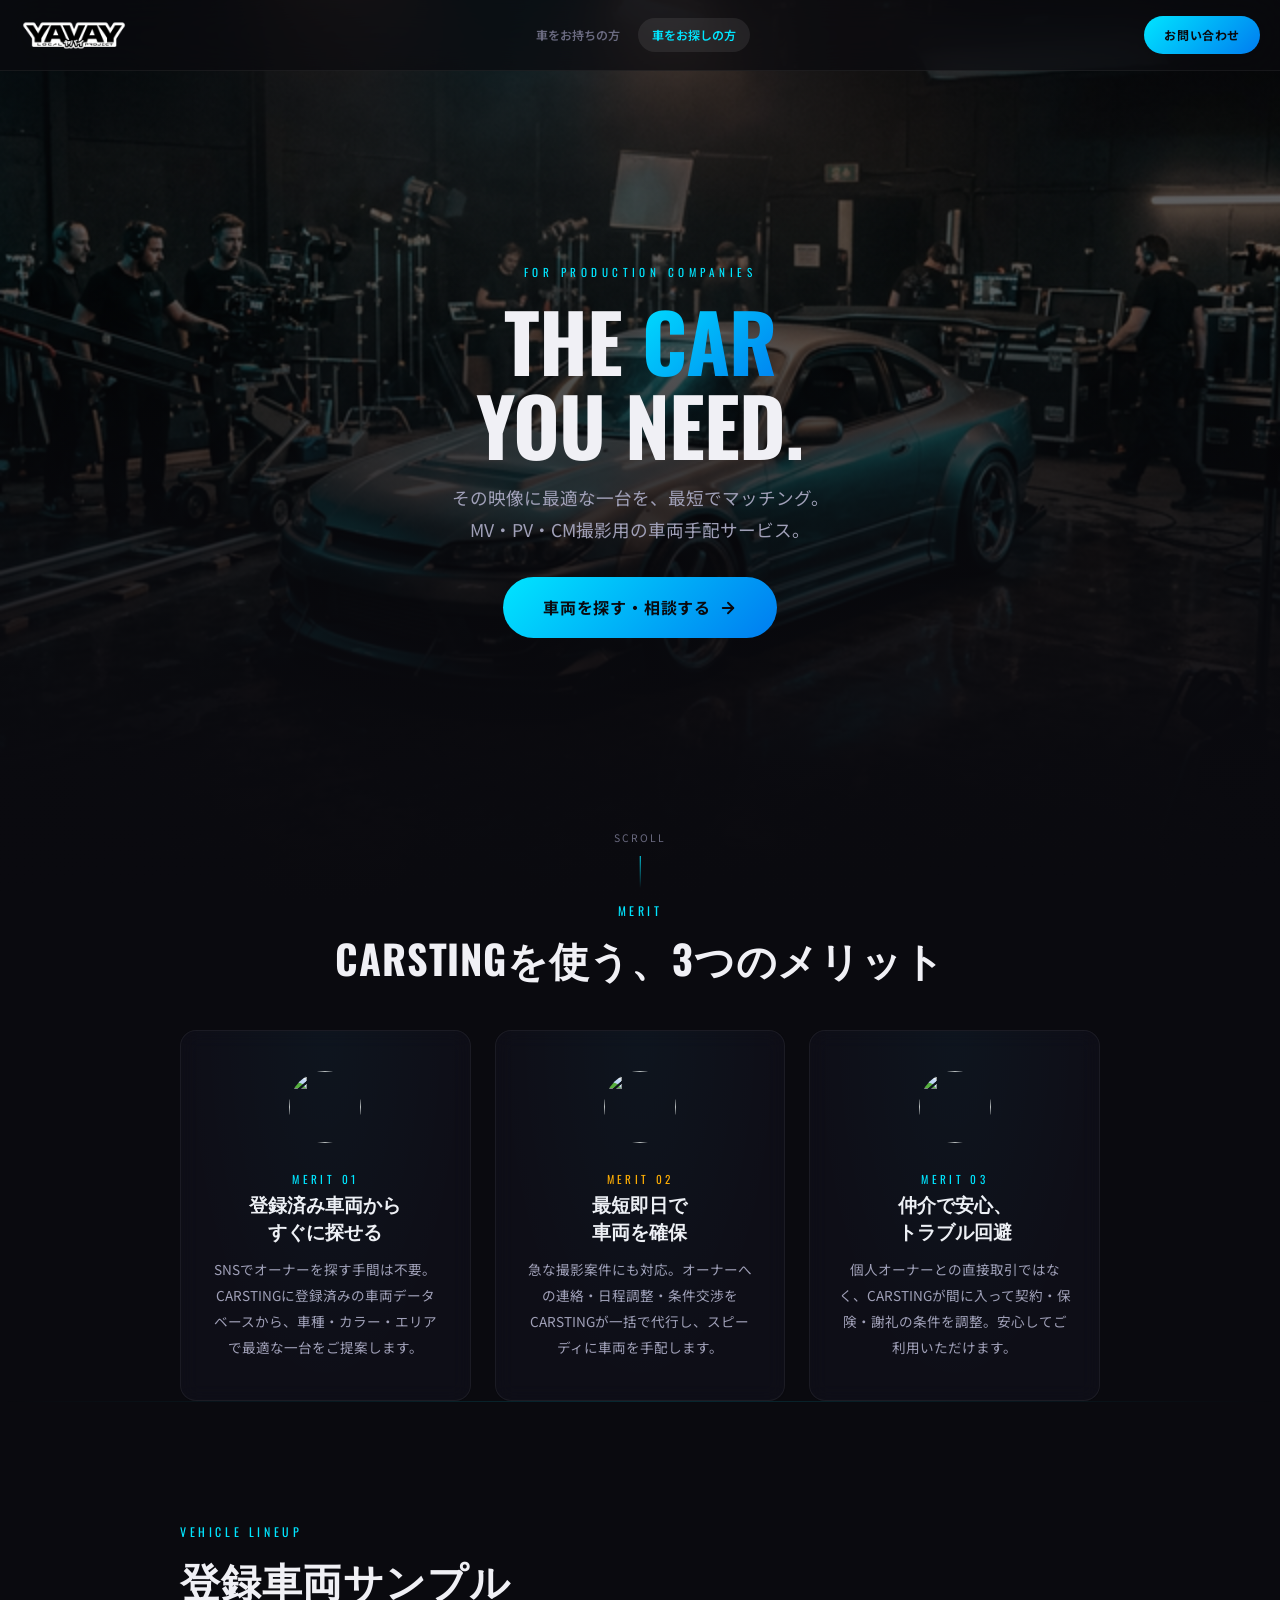
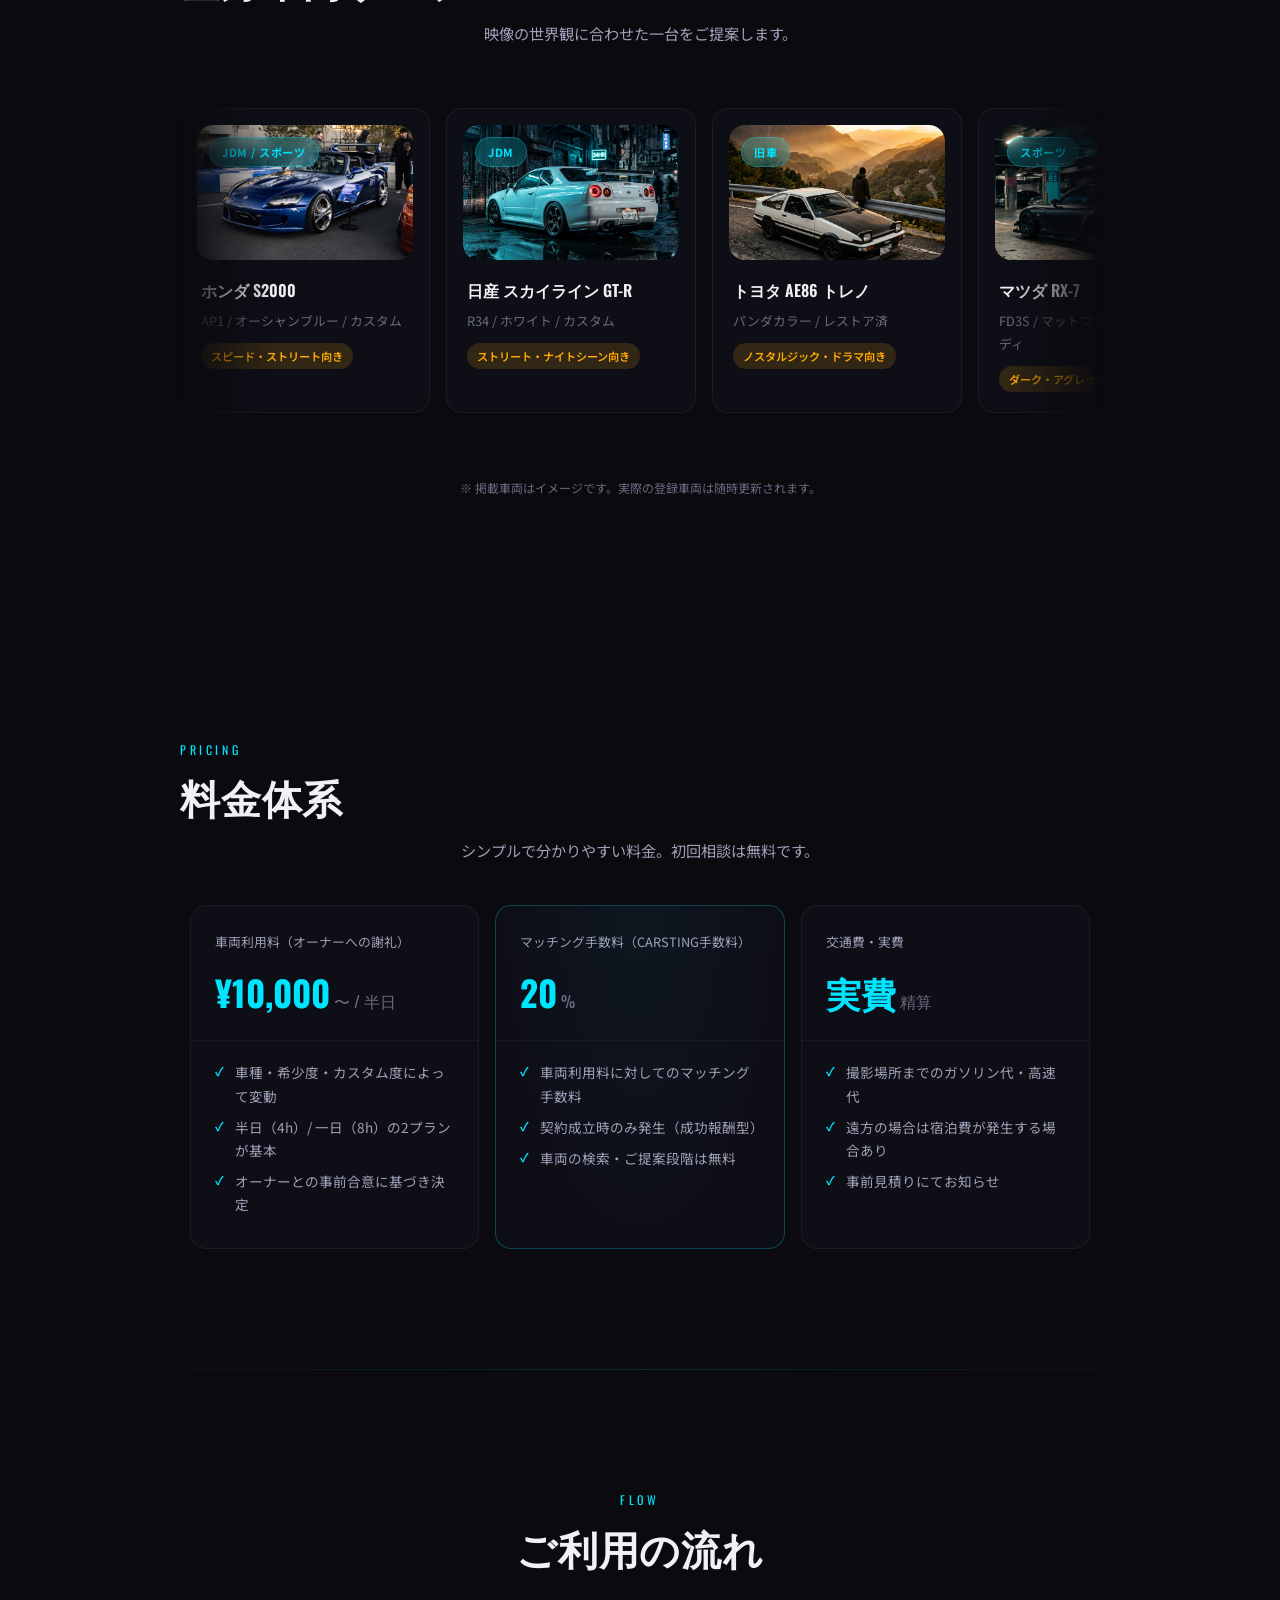
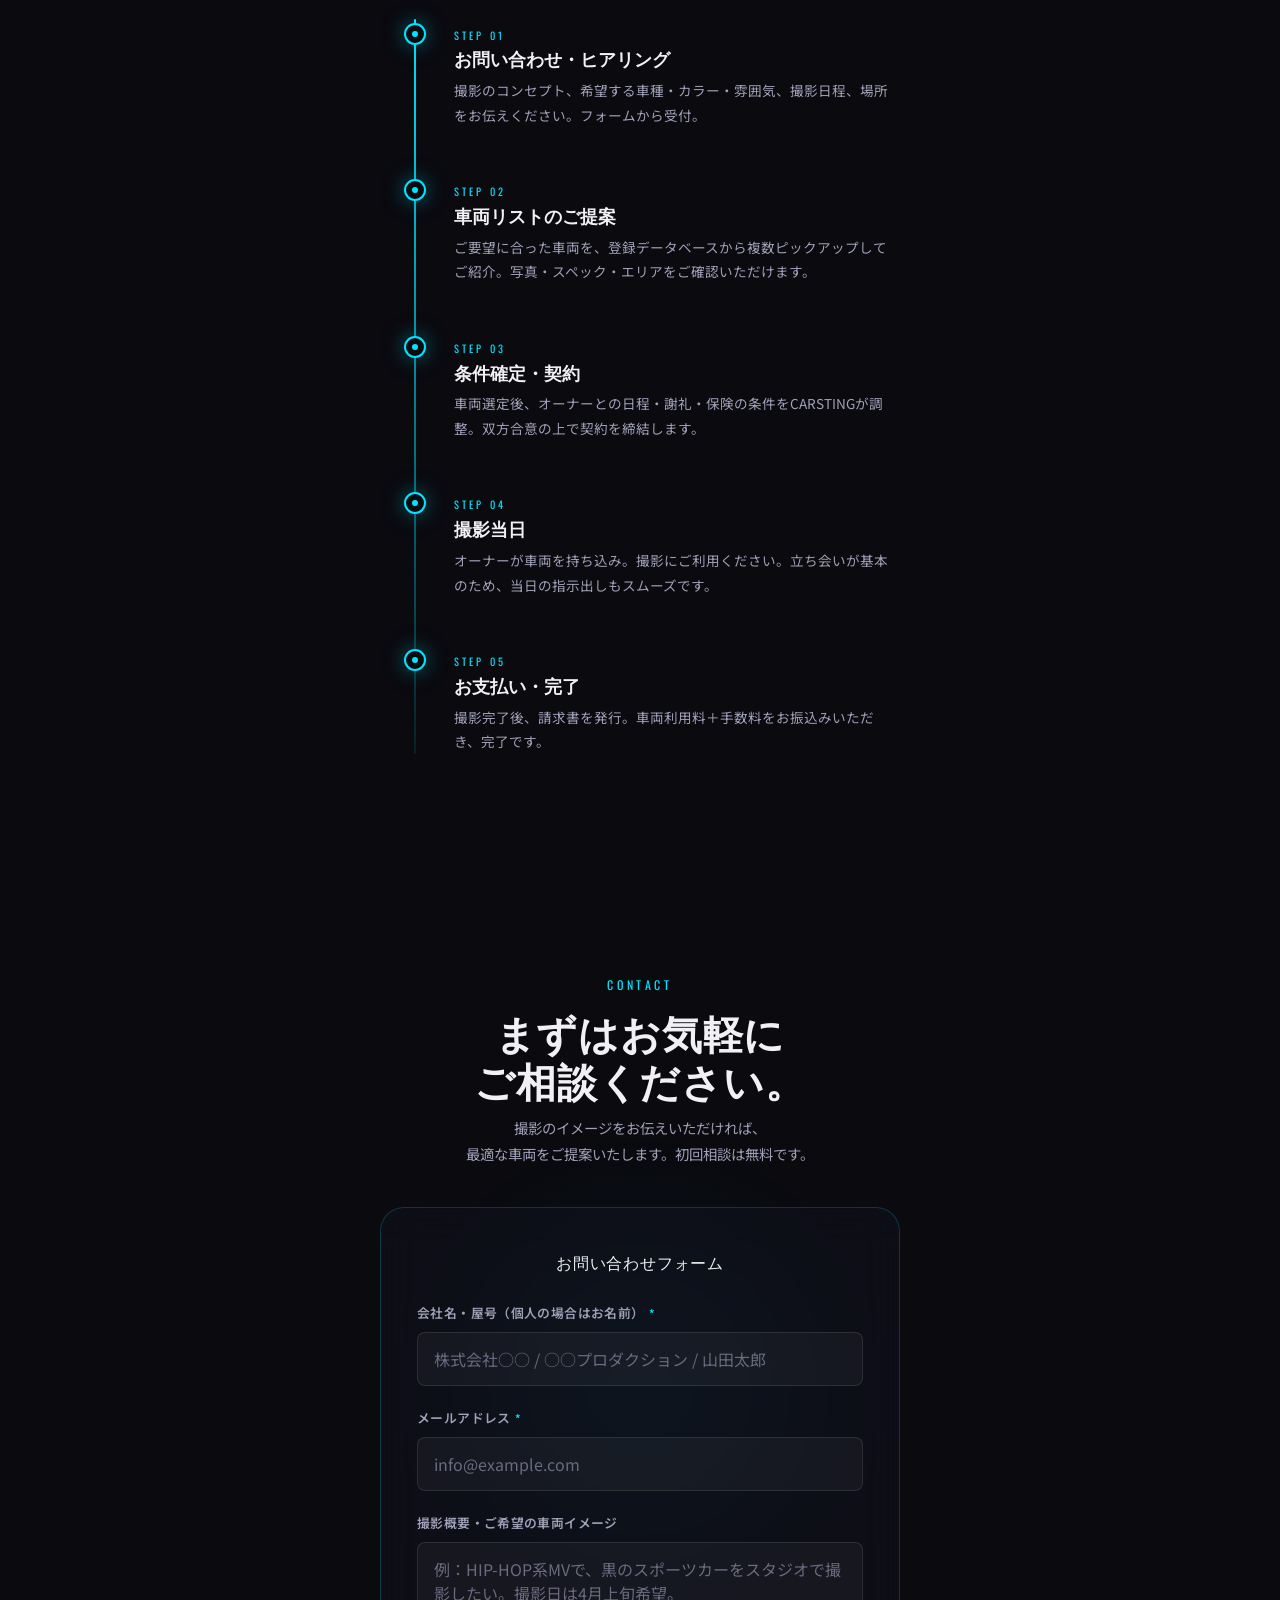
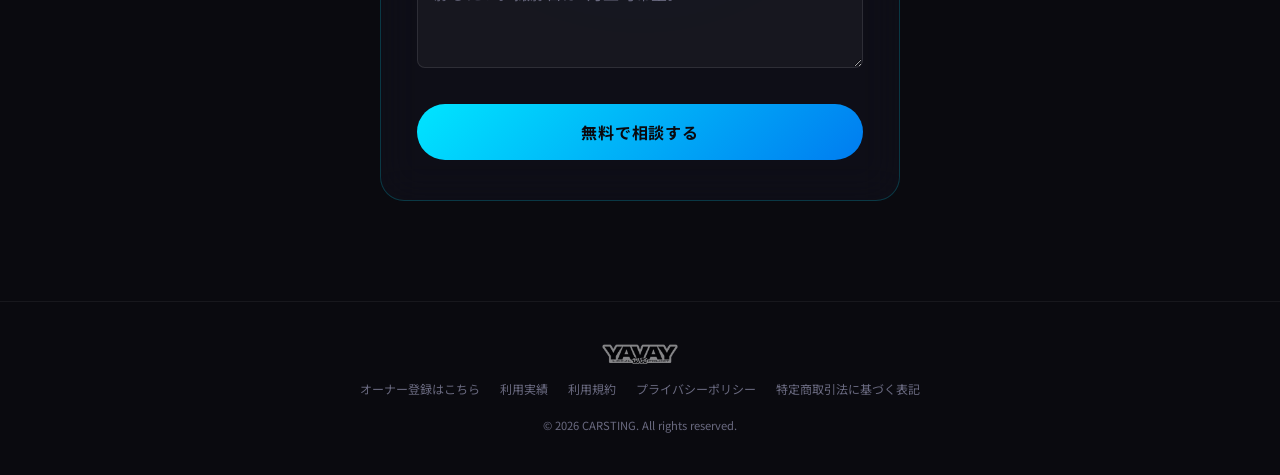
==== btob.html @ ec650988 "Convert static BtoB vehicle gallery to an infinite scrolling marquee and add S2000 sample" ====
<!DOCTYPE html>
<html lang="ja">

<head>
    <meta charset="UTF-8">
    <meta name="viewport" content="width=device-width, initial-scale=1.0">
    <title>映像制作会社様向け | CARSTING - 撮影用車両マッチング</title>
    <meta name="description" content="MV・PV・CM撮影にぴったりの車両をマッチング。JDM、スポーツカー、旧車など多彩な車両をラインナップ。">
    <link rel="preconnect" href="https://fonts.googleapis.com">
    <link rel="preconnect" href="https://fonts.gstatic.com" crossorigin>
    <link
        href="https://fonts.googleapis.com/css2?family=Noto+Sans+JP:wght@400;600;700&family=Oswald:wght@400;600;700&display=swap"
        rel="stylesheet">
    <link rel="stylesheet" href="style.css">
    <link rel="stylesheet" href="btob.css">
</head>

<body>

    <header class="site-header" id="header">
        <a href="index.html" class="logo"><img src="assets/images/logo.png" alt="CARSTING"></a>
        <nav class="header-nav">
            <a href="owner.html" class="header-nav-link">車をお持ちの方</a>
            <a href="btob.html" class="header-nav-link active">車をお探しの方</a>
        </nav>
        <a href="#contact" class="header-cta">お問い合わせ</a>
    </header>

    <!-- ========== Hero ========== -->
    <section class="btob-hero" id="btob-hero">
        <div class="btob-hero-bg">
            <img src="assets/images/hero.png" alt="撮影現場の車両" width="1200" height="800">
        </div>
        <div class="btob-hero-content">
            <span class="hero-eyecatch">For Production Companies</span>
            <h1 class="hero-title">
                THE <span class="highlight">CAR</span><br>
                YOU NEED.
            </h1>
            <p class="hero-subtitle">その映像に最適な一台を、最短でマッチング。<br>MV・PV・CM撮影用の車両手配サービス。</p>
            <a href="#contact" class="hero-cta">
                車両を探す・相談する
                <svg viewBox="0 0 24 24" fill="none" stroke="currentColor" stroke-width="2.5" stroke-linecap="round"
                    stroke-linejoin="round">
                    <path d="M5 12h14" />
                    <path d="m12 5 7 7-7 7" />
                </svg>
            </a>
        </div>
        <div class="hero-scroll-hint" aria-hidden="true">
            <span>Scroll</span>
            <div class="line"></div>
        </div>
    </section>

    <!-- ========== Merits ========== -->
    <section class="btob-merits" id="merits">
        <div class="container">
            <div class="merits-header fade-in">
                <span class="section-label">Merit</span>
                <h2 class="section-title">CARSTINGを使う、3つのメリット</h2>
            </div>
            <div class="merits-grid">

                <!-- Merit 1 -->
                <div class="merit-card fade-in" data-delay="0">
                    <div class="merit-icon">
                        <img src="assets/images/btob-merit-search.png" alt="" width="72" height="72">
                    </div>
                    <span class="merit-number">Merit 01</span>
                    <h3 class="merit-title">登録済み車両から<br>すぐに探せる</h3>
                    <p class="merit-description">
                        SNSでオーナーを探す手間は不要。CARSTINGに登録済みの車両データベースから、車種・カラー・エリアで最適な一台をご提案します。
                    </p>
                </div>

                <!-- Merit 2 -->
                <div class="merit-card fade-in" data-delay="1">
                    <div class="merit-icon">
                        <img src="assets/images/btob-merit-speed.png" alt="" width="72" height="72">
                    </div>
                    <span class="merit-number">Merit 02</span>
                    <h3 class="merit-title">最短即日で<br>車両を確保</h3>
                    <p class="merit-description">
                        急な撮影案件にも対応。オーナーへの連絡・日程調整・条件交渉をCARSTINGが一括で代行し、スピーディに車両を手配します。
                    </p>
                </div>

                <!-- Merit 3 -->
                <div class="merit-card fade-in" data-delay="2">
                    <div class="merit-icon">
                        <img src="assets/images/btob-merit-handshake.png" alt="" width="72" height="72">
                    </div>
                    <span class="merit-number">Merit 03</span>
                    <h3 class="merit-title">仲介で安心、<br>トラブル回避</h3>
                    <p class="merit-description">
                        個人オーナーとの直接取引ではなく、CARSTINGが間に入って契約・保険・謝礼の条件を調整。安心してご利用いただけます。
                    </p>
                </div>

            </div>
        </div>
    </section>

    <!-- ========== Vehicle Gallery ========== -->
    <section class="btob-gallery" id="gallery">
        <div class="container">
            <div class="fade-in">
                <span class="section-label">Vehicle Lineup</span>
                <h2 class="section-title">登録車両サンプル</h2>
                <p class="section-subtitle" style="margin: 0 auto 40px; text-align: center;">
                    映像の世界観に合わせた一台をご提案します。</p>
            </div>
            <div class="gallery-wrapper">
                <div class="gallery-grid">

                    <!-- NEW S2000 -->
                    <div class="gallery-card">
                        <div class="gallery-image">
                            <img src="assets/images/sample_car_7.jpg" alt="車両サンプル" width="400" height="400">
                            <span class="gallery-badge">JDM / スポーツ</span>
                        </div>
                        <div class="gallery-info">
                            <h3>ホンダ S2000</h3>
                            <p>AP1 / オーシャンブルー / カスタム</p>
                            <span class="gallery-tag">スピード・ストリート向き</span>
                        </div>
                    </div>
                    <div class="gallery-card">
                        <div class="gallery-image">
                            <img src="assets/images/car-sample-1.png" alt="車両サンプル" width="400" height="400">
                            <span class="gallery-badge">JDM</span>
                        </div>
                        <div class="gallery-info">
                            <h3>日産 スカイライン GT-R</h3>
                            <p>R34 / ホワイト / カスタム</p>
                            <span class="gallery-tag">ストリート・ナイトシーン向き</span>
                        </div>
                    </div>

                    <div class="gallery-card">
                        <div class="gallery-image">
                            <img src="assets/images/car-sample-2.png" alt="車両サンプル" width="400" height="400">
                            <span class="gallery-badge">旧車</span>
                        </div>
                        <div class="gallery-info">
                            <h3>トヨタ AE86 トレノ</h3>
                            <p>パンダカラー / レストア済</p>
                            <span class="gallery-tag">ノスタルジック・ドラマ向き</span>
                        </div>
                    </div>

                    <div class="gallery-card">
                        <div class="gallery-image">
                            <img src="assets/images/car-sample-3.png" alt="車両サンプル" width="400" height="400">
                            <span class="gallery-badge">スポーツ</span>
                        </div>
                        <div class="gallery-info">
                            <h3>マツダ RX-7</h3>
                            <p>FD3S / マットブラック / ワイドボディ</p>
                            <span class="gallery-tag">ダーク・アグレッシブ向き</span>
                        </div>
                    </div>

                    <div class="gallery-card">
                        <div class="gallery-image">
                            <img src="assets/images/car-sample-4.png" alt="車両サンプル" width="400" height="400">
                            <span class="gallery-badge">スーパーカー</span>
                        </div>
                        <div class="gallery-info">
                            <h3>ホンダ NSX</h3>
                            <p>NA1 / ミッドナイトブルー</p>
                            <span class="gallery-tag">ラグジュアリー・シネマ向き</span>
                        </div>
                    </div>

                    <div class="gallery-card">
                        <div class="gallery-image">
                            <img src="assets/images/car-sample-5.png" alt="車両サンプル" width="400" height="400">
                            <span class="gallery-badge">SUV</span>
                        </div>
                        <div class="gallery-info">
                            <h3>スズキ ジムニー</h3>
                            <p>JB64 / ミリタリーグリーン / リフトアップ</p>
                            <span class="gallery-tag">アウトドア・アドベンチャー向き</span>
                        </div>
                    </div>

                    <div class="gallery-card">
                        <div class="gallery-image">
                            <img src="assets/images/car-sample-6.png" alt="車両サンプル" width="400" height="400">
                            <span class="gallery-badge">クラシック</span>
                        </div>
                        <div class="gallery-info">
                            <h3>メルセデス・ベンツ W124</h3>
                            <p>シルバー / フルノーマル</p>
                            <span class="gallery-tag">エレガント・高級感向き</span>
                        </div>
                    </div>

                    <!-- Duplicate Items for Infinite Scroll -->
                    <div class="gallery-card">
                        <div class="gallery-image">
                            <img src="assets/images/sample_car_7.jpg" alt="車両サンプル" width="400" height="400">
                            <span class="gallery-badge">JDM / スポーツ</span>
                        </div>
                        <div class="gallery-info">
                            <h3>ホンダ S2000</h3>
                            <p>AP1 / オーシャンブルー / カスタム</p>
                            <span class="gallery-tag">スピード・ストリート向き</span>
                        </div>
                    </div>

                    <div class="gallery-card">
                        <div class="gallery-image">
                            <img src="assets/images/car-sample-1.png" alt="車両サンプル" width="400" height="400">
                            <span class="gallery-badge">JDM</span>
                        </div>
                        <div class="gallery-info">
                            <h3>日産 スカイライン GT-R</h3>
                            <p>R34 / ホワイト / カスタム</p>
                            <span class="gallery-tag">ストリート・ナイトシーン向き</span>
                        </div>
                    </div>

                    <div class="gallery-card">
                        <div class="gallery-image">
                            <img src="assets/images/car-sample-2.png" alt="車両サンプル" width="400" height="400">
                            <span class="gallery-badge">旧車</span>
                        </div>
                        <div class="gallery-info">
                            <h3>トヨタ AE86 トレノ</h3>
                            <p>パンダカラー / レストア済</p>
                            <span class="gallery-tag">ノスタルジック・ドラマ向き</span>
                        </div>
                    </div>

                    <div class="gallery-card">
                        <div class="gallery-image">
                            <img src="assets/images/car-sample-3.png" alt="車両サンプル" width="400" height="400">
                            <span class="gallery-badge">スポーツ</span>
                        </div>
                        <div class="gallery-info">
                            <h3>マツダ RX-7</h3>
                            <p>FD3S / マットブラック / ワイドボディ</p>
                            <span class="gallery-tag">ダーク・アグレッシブ向き</span>
                        </div>
                    </div>

                    <div class="gallery-card">
                        <div class="gallery-image">
                            <img src="assets/images/car-sample-4.png" alt="車両サンプル" width="400" height="400">
                            <span class="gallery-badge">スーパーカー</span>
                        </div>
                        <div class="gallery-info">
                            <h3>ホンダ NSX</h3>
                            <p>NA1 / ミッドナイトブルー</p>
                            <span class="gallery-tag">ラグジュアリー・シネマ向き</span>
                        </div>
                    </div>

                    <div class="gallery-card">
                        <div class="gallery-image">
                            <img src="assets/images/car-sample-5.png" alt="車両サンプル" width="400" height="400">
                            <span class="gallery-badge">SUV</span>
                        </div>
                        <div class="gallery-info">
                            <h3>スズキ ジムニー</h3>
                            <p>JB64 / ミリタリーグリーン / リフトアップ</p>
                            <span class="gallery-tag">アウトドア・アドベンチャー向き</span>
                        </div>
                    </div>

                    <div class="gallery-card">
                        <div class="gallery-image">
                            <img src="assets/images/car-sample-6.png" alt="車両サンプル" width="400" height="400">
                            <span class="gallery-badge">クラシック</span>
                        </div>
                        <div class="gallery-info">
                            <h3>メルセデス・ベンツ W124</h3>
                            <p>シルバー / フルノーマル</p>
                            <span class="gallery-tag">エレガント・高級感向き</span>
                        </div>
                    </div>

                </div>
            </div>
            <p class="gallery-note">※ 掲載車両はイメージです。実際の登録車両は随時更新されます。</p>
        </div>
    </section>

    <!-- ========== Pricing ========== -->
    <section class="btob-pricing" id="pricing">
        <div class="container">
            <div class="fade-in">
                <span class="section-label">Pricing</span>
                <h2 class="section-title">料金体系</h2>
                <p class="section-subtitle" style="margin: 0 auto 40px; text-align: center;">シンプルで分かりやすい料金。初回相談は無料です。
                </p>
            </div>
            <div class="pricing-grid">

                <div class="pricing-card fade-in" data-delay="0">
                    <div class="pricing-header">
                        <span class="pricing-label">車両利用料（オーナーへの謝礼）</span>
                        <div class="pricing-amount">¥10,000<span>〜 / 半日</span></div>
                    </div>
                    <ul class="pricing-details">
                        <li>車種・希少度・カスタム度によって変動</li>
                        <li>半日（4h）/ 一日（8h）の2プランが基本</li>
                        <li>オーナーとの事前合意に基づき決定</li>
                    </ul>
                </div>

                <div class="pricing-card highlight-card fade-in" data-delay="1">
                    <div class="pricing-header">
                        <span class="pricing-label">マッチング手数料（CARSTING手数料）</span>
                        <div class="pricing-amount">20<span>%</span></div>
                    </div>
                    <ul class="pricing-details">
                        <li>車両利用料に対してのマッチング手数料</li>
                        <li>契約成立時のみ発生（成功報酬型）</li>
                        <li>車両の検索・ご提案段階は無料</li>
                    </ul>
                </div>

                <div class="pricing-card fade-in" data-delay="2">
                    <div class="pricing-header">
                        <span class="pricing-label">交通費・実費</span>
                        <div class="pricing-amount">実費<span>精算</span></div>
                    </div>
                    <ul class="pricing-details">
                        <li>撮影場所までのガソリン代・高速代</li>
                        <li>遠方の場合は宿泊費が発生する場合あり</li>
                        <li>事前見積りにてお知らせ</li>
                    </ul>
                </div>

            </div>
        </div>
    </section>

    <!-- ========== Flow ========== -->
    <section class="btob-flow" id="flow">
        <div class="container">
            <div class="flow-header fade-in">
                <span class="section-label">Flow</span>
                <h2 class="section-title">ご利用の流れ</h2>
            </div>
            <div class="flow-timeline">

                <div class="flow-step fade-in" data-delay="0">
                    <div class="flow-step-dot"></div>
                    <span class="flow-step-number">Step 01</span>
                    <h3 class="flow-step-title">お問い合わせ・ヒアリング</h3>
                    <p class="flow-step-description">撮影のコンセプト、希望する車種・カラー・雰囲気、撮影日程、場所をお伝えください。フォームから受付。</p>
                </div>

                <div class="flow-step fade-in" data-delay="1">
                    <div class="flow-step-dot"></div>
                    <span class="flow-step-number">Step 02</span>
                    <h3 class="flow-step-title">車両リストのご提案</h3>
                    <p class="flow-step-description">ご要望に合った車両を、登録データベースから複数ピックアップしてご紹介。写真・スペック・エリアをご確認いただけます。</p>
                </div>

                <div class="flow-step fade-in" data-delay="2">
                    <div class="flow-step-dot"></div>
                    <span class="flow-step-number">Step 03</span>
                    <h3 class="flow-step-title">条件確定・契約</h3>
                    <p class="flow-step-description">車両選定後、オーナーとの日程・謝礼・保険の条件をCARSTINGが調整。双方合意の上で契約を締結します。</p>
                </div>

                <div class="flow-step fade-in" data-delay="3">
                    <div class="flow-step-dot"></div>
                    <span class="flow-step-number">Step 04</span>
                    <h3 class="flow-step-title">撮影当日</h3>
                    <p class="flow-step-description">オーナーが車両を持ち込み。撮影にご利用ください。立ち会いが基本のため、当日の指示出しもスムーズです。</p>
                </div>

                <div class="flow-step fade-in" data-delay="4">
                    <div class="flow-step-dot"></div>
                    <span class="flow-step-number">Step 05</span>
                    <h3 class="flow-step-title">お支払い・完了</h3>
                    <p class="flow-step-description">撮影完了後、請求書を発行。車両利用料＋手数料をお振込みいただき、完了です。</p>
                </div>

            </div>
        </div>
    </section>

    <!-- ========== CTA / Contact ========== -->
    <section class="btob-contact" id="contact">
        <div class="container">
            <div class="cta-inner fade-in">
                <span class="section-label">Contact</span>
                <h2 class="section-title">まずはお気軽に<br>ご相談ください。</h2>
                <p class="cta-description">撮影のイメージをお伝えいただければ、<br>最適な車両をご提案いたします。初回相談は無料です。</p>

                <form class="reg-form" id="btob-contact-form" novalidate>
                    <p class="form-title">お問い合わせフォーム</p>

                    <div class="form-group">
                        <label class="form-label" for="company-name">会社名・屋号（個人の場合はお名前）<span
                                class="required">*</span></label>
                        <input type="text" class="form-input" id="company-name" name="company_name"
                            placeholder="株式会社○○ / ○○プロダクション / 山田太郎" required>
                    </div>

                    <div class="form-group" style="display:none;" id="contact-name-group">
                        <label class="form-label" for="contact-name">ご担当者名<span class="required">*</span></label>
                        <input type="text" class="form-input" id="contact-name" name="contact_name" placeholder="山田 太郎"
                            required>
                    </div>

                    <div class="form-group">
                        <label class="form-label" for="contact-email">メールアドレス<span class="required">*</span></label>
                        <input type="email" class="form-input" id="contact-email" name="contact_email"
                            placeholder="info@example.com" required>
                    </div>

                    <div class="form-group">
                        <label class="form-label" for="project-detail">撮影概要・ご希望の車両イメージ</label>
                        <textarea class="form-input" id="project-detail" name="project_detail" rows="4"
                            placeholder="例：HIP-HOP系MVで、黒のスポーツカーをスタジオで撮影したい。撮影日は4月上旬希望。"></textarea>
                    </div>

                    <button type="submit" class="submit-btn" id="btob-submit-btn">
                        無料で相談する
                    </button>


                </form>
            </div>
        </div>
    </section>

    <!-- ========== Footer ========== -->
    <footer class="site-footer">
        <div class="container">
            <div class="footer-logo"><img src="assets/images/logo.png" alt="CARSTING"></div>
            <nav class="footer-links">
                <a href="owner.html">オーナー登録はこちら</a>
                <a href="cases.html">利用実績</a>
                <a href="terms.html">利用規約</a>
                <a href="privacy.html">プライバシーポリシー</a>
                <a href="tokushou.html">特定商取引法に基づく表記</a>
            </nav>
            <p class="footer-copy">&copy; 2026 CARSTING. All rights reserved.</p>
        </div>
    </footer>

    <!-- ========== Success Modal ========== -->
    <div class="modal-overlay" id="success-modal" role="dialog" aria-modal="true" aria-labelledby="modal-heading">
        <div class="modal-content">
            <div class="modal-icon">
                <svg viewBox="0 0 24 24" fill="none" stroke="currentColor" stroke-width="2.5" stroke-linecap="round"
                    stroke-linejoin="round">
                    <polyline points="20 6 9 17 4 12" />
                </svg>
            </div>
            <h3 class="modal-title" id="modal-heading">お問い合わせ完了</h3>
            <p class="modal-text">ありがとうございます。<br>内容を確認の上、担当よりご連絡いたします。</p>
            <button class="modal-close-btn" id="modal-close-btn">閉じる</button>
        </div>
    </div>

    <!-- Supabase -->
    <script src="https://cdn.jsdelivr.net/npm/@supabase/supabase-js@2"></script>
    <script src="script.js"></script>
    <script>
        // BtoB form validation & Supabase Insert
        const btobForm = document.getElementById('btob-contact-form');
        if (btobForm) {
            const submitBtn = btobForm.querySelector('.header-cta');
            const originalBtnText = submitBtn ? submitBtn.textContent : '送信する';

            btobForm.addEventListener('submit', async (e) => {
                e.preventDefault();
                let isValid = true;

                btobForm.querySelectorAll('.form-input[required]').forEach(input => {
                    input.classList.remove('error');
                    if (!input.value.trim()) {
                        input.classList.add('error');
                        isValid = false;
                    }
                });

                const db = getSupabaseClient();
                if (!isValid || !db) {
                    if (!db) console.error('Supabase client not initialized');
                    return;
                }

                // UI Loading State
                if (submitBtn) {
                    submitBtn.textContent = '送信中...';
                    submitBtn.disabled = true;
                    submitBtn.style.opacity = '0.7';
                    submitBtn.style.cursor = 'not-allowed';
                }

                try {
                    const companyName = document.getElementById('btob-company').value.trim();
                    const contactName = document.getElementById('btob-name').value.trim();
                    const contactEmail = document.getElementById('btob-email').value.trim();
                    const projectDetail = document.getElementById('btob-detail').value.trim();

                    const { error: dbError } = await db
                        .from('inquiries')
                        .insert([
                            {
                                company_name: companyName,
                                contact_name: contactName,
                                contact_email: contactEmail,
                                project_detail: projectDetail
                            }
                        ]);

                    if (dbError) throw new Error(`Database insert failed: ${dbError.message}`);

                    // Success UI
                    document.getElementById('success-modal').classList.add('is-active');
                    document.body.style.overflow = 'hidden';
                    btobForm.reset();

                } catch (error) {
                    console.error('Submission error:', error);
                    alert(`送信に失敗しました: ${error.message}\nもう一度お試しください。`);
                } finally {
                    // Revert Loading State
                    if (submitBtn) {
                        submitBtn.textContent = originalBtnText;
                        submitBtn.disabled = false;
                        submitBtn.style.opacity = '1';
                        submitBtn.style.cursor = 'pointer';
                    }
                }
            });
        }
    </script>
</body>

</html>
---- style.css ----
/* ================================================
   CARSTING - Car Owner Registration LP
   Cinematic × Underground × Premium
   ================================================ */

/* ---------- CSS Custom Properties ---------- */
:root {
  /* Base Colors */
  --bg-primary: #0a0a0f;
  --bg-secondary: #0e0e18;
  --bg-card: rgba(20, 20, 35, 0.7);
  --bg-glass: rgba(20, 20, 35, 0.45);

  /* Text Colors */
  --text-primary: #f0f0f5;
  --text-secondary: #a0a0b8;
  --text-muted: #6a6a80;

  /* Accent Colors */
  --accent-cyan: #00e5ff;
  --accent-cyan-dim: rgba(0, 229, 255, 0.15);
  --accent-amber: #ffab00;
  --accent-amber-dim: rgba(255, 171, 0, 0.15);
  --accent-gradient: linear-gradient(135deg, #00e5ff, #007cf0);

  /* Glow Effects */
  --glow-cyan: 0 0 20px rgba(0, 229, 255, 0.4), 0 0 60px rgba(0, 229, 255, 0.1);
  --glow-amber: 0 0 20px rgba(255, 171, 0, 0.4), 0 0 60px rgba(255, 171, 0, 0.1);
  --glow-cyan-strong: 0 0 30px rgba(0, 229, 255, 0.6), 0 0 80px rgba(0, 229, 255, 0.2);

  /* Spacing */
  --section-padding: 80px 20px;
  --container-max: 960px;

  /* Borders */
  --border-subtle: 1px solid rgba(255, 255, 255, 0.06);
  --border-glow: 1px solid rgba(0, 229, 255, 0.2);

  /* Radius */
  --radius-sm: 8px;
  --radius-md: 16px;
  --radius-lg: 24px;

  /* Transitions */
  --transition-fast: 0.2s ease;
  --transition-base: 0.35s cubic-bezier(0.4, 0, 0.2, 1);
  --transition-slow: 0.6s cubic-bezier(0.4, 0, 0.2, 1);
}

/* ---------- Reset & Base ---------- */
*,
*::before,
*::after {
  margin: 0;
  padding: 0;
  box-sizing: border-box;
}

html {
  scroll-behavior: smooth;
  -webkit-text-size-adjust: 100%;
}

body {
  font-family: 'Noto Sans JP', 'Hiragino Kaku Gothic ProN', sans-serif;
  background-color: var(--bg-primary);
  color: var(--text-primary);
  line-height: 1.8;
  overflow-x: hidden;
  -webkit-font-smoothing: antialiased;
  -moz-osx-font-smoothing: grayscale;
}

img {
  max-width: 100%;
  height: auto;
  display: block;
}

a {
  color: var(--accent-cyan);
  text-decoration: none;
  transition: color var(--transition-fast);
}

a:hover {
  color: #fff;
}

/* ---------- Utility ---------- */
.container {
  width: 100%;
  max-width: var(--container-max);
  margin: 0 auto;
  padding: 0 20px;
}

.section-label {
  font-family: 'Oswald', sans-serif;
  font-size: 0.75rem;
  letter-spacing: 0.3em;
  text-transform: uppercase;
  color: var(--accent-cyan);
  margin-bottom: 12px;
  display: block;
}

.section-title {
  font-family: 'Oswald', sans-serif;
  font-size: clamp(1.5rem, 6vw, 2.5rem);
  font-weight: 700;
  line-height: 1.2;
  margin-bottom: 16px;
  letter-spacing: 0.02em;
  word-break: keep-all;
  overflow-wrap: break-word;
}

.section-subtitle {
  font-size: 0.95rem;
  color: var(--text-secondary);
  line-height: 1.9;
  max-width: 600px;
}

/* Fade-in animation */
.fade-in {
  opacity: 0;
  transform: translateY(30px);
  transition: opacity 0.7s cubic-bezier(0.4, 0, 0.2, 1),
    transform 0.7s cubic-bezier(0.4, 0, 0.2, 1);
  /* CSS-only fallback: auto-reveal after 2s even if JS fails */
  animation: fade-in-fallback 0.7s cubic-bezier(0.4, 0, 0.2, 1) 2s forwards;
}

.fade-in.is-visible {
  opacity: 1;
  transform: translateY(0);
  animation: none;
  /* Cancel fallback once JS has handled it */
}

@keyframes fade-in-fallback {
  to {
    opacity: 1;
    transform: translateY(0);
  }
}

/* ---------- Header ---------- */
.site-header {
  position: fixed;
  top: 0;
  left: 0;
  right: 0;
  z-index: 100;
  padding: 16px 20px;
  display: flex;
  justify-content: space-between;
  align-items: center;
  background: rgba(10, 10, 15, 0.7);
  backdrop-filter: blur(20px);
  -webkit-backdrop-filter: blur(20px);
  border-bottom: var(--border-subtle);
  transition: background var(--transition-base);
}

.site-header.scrolled {
  background: rgba(10, 10, 15, 0.95);
}

.logo {
  display: flex;
  align-items: center;
  text-decoration: none;
}

.logo img {
  height: 32px;
  width: auto;
  filter: invert(1);
  transition: opacity var(--transition-fast);
}

.logo:hover img {
  opacity: 0.8;
}

.header-cta {
  font-size: 0.75rem;
  font-weight: 700;
  padding: 8px 20px;
  background: var(--accent-gradient);
  color: var(--bg-primary);
  border: none;
  border-radius: 100px;
  cursor: pointer;
  letter-spacing: 0.05em;
  transition: box-shadow var(--transition-base), transform var(--transition-fast);
  text-decoration: none;
  white-space: nowrap;
}

.header-cta:hover {
  box-shadow: var(--glow-cyan);
  transform: translateY(-1px);
  color: var(--bg-primary);
}

/* Header Nav */
.header-nav {
  display: flex;
  align-items: center;
  gap: 4px;
}

.header-nav-link {
  padding: 6px 14px;
  border-radius: 100px;
  font-size: 0.75rem;
  font-weight: 600;
  color: var(--text-muted);
  text-decoration: none;
  white-space: nowrap;
  transition: color var(--transition-fast), background var(--transition-fast);
}

.header-nav-link:hover {
  color: var(--text-primary);
}

.header-nav-link.active {
  background: rgba(255, 255, 255, 0.08);
  color: var(--accent-cyan);
}

/* ---------- Hero Section ---------- */
.hero {
  position: relative;
  min-height: 100vh;
  min-height: 100dvh;
  display: flex;
  align-items: flex-end;
  justify-content: center;
  overflow: hidden;
  padding: 0 20px 100px;
}

.hero-bg {
  position: absolute;
  inset: 0;
  z-index: 0;
}

.hero-bg img {
  width: 100%;
  height: 100%;
  object-fit: cover;
  object-position: center 60%;
}

.hero-bg::after {
  content: '';
  position: absolute;
  inset: 0;
  background: linear-gradient(to bottom,
      rgba(10, 10, 15, 0.3) 0%,
      rgba(10, 10, 15, 0.1) 30%,
      rgba(10, 10, 15, 0.6) 60%,
      rgba(10, 10, 15, 0.95) 85%,
      rgba(10, 10, 15, 1) 100%);
}

.hero-content {
  position: relative;
  z-index: 1;
  text-align: center;
  max-width: 600px;
}

.hero-eyecatch {
  font-family: 'Oswald', sans-serif;
  font-size: 0.7rem;
  letter-spacing: 0.4em;
  text-transform: uppercase;
  color: var(--accent-cyan);
  margin-bottom: 16px;
  display: block;
}

.hero-title {
  font-family: 'Oswald', sans-serif;
  font-size: clamp(2.8rem, 12vw, 5rem);
  font-weight: 700;
  line-height: 1.05;
  letter-spacing: -0.01em;
  text-transform: uppercase;
  margin-bottom: 16px;
}

.hero-title .highlight {
  background: var(--accent-gradient);
  -webkit-background-clip: text;
  -webkit-text-fill-color: transparent;
  background-clip: text;
}

.hero-subtitle {
  font-size: clamp(0.9rem, 3.5vw, 1.1rem);
  color: var(--text-secondary);
  margin-bottom: 32px;
  line-height: 1.8;
}

.hero-cta {
  display: inline-flex;
  align-items: center;
  gap: 8px;
  padding: 16px 40px;
  font-size: 1rem;
  font-weight: 700;
  color: var(--bg-primary);
  background: var(--accent-gradient);
  border: none;
  border-radius: 100px;
  cursor: pointer;
  transition: box-shadow var(--transition-base), transform var(--transition-fast);
  text-decoration: none;
  letter-spacing: 0.05em;
}

.hero-cta:hover {
  box-shadow: var(--glow-cyan-strong);
  transform: translateY(-2px);
  color: var(--bg-primary);
}

.hero-cta svg {
  width: 18px;
  height: 18px;
  transition: transform var(--transition-fast);
}

.hero-cta:hover svg {
  transform: translateX(4px);
}

.hero-scroll-hint {
  position: absolute;
  bottom: 12px;
  left: 50%;
  transform: translateX(-50%);
  z-index: 1;
  display: flex;
  flex-direction: column;
  align-items: center;
  gap: 8px;
  color: var(--text-muted);
  font-size: 0.65rem;
  letter-spacing: 0.2em;
  text-transform: uppercase;
  animation: bounce-down 2s infinite;
}

.hero-scroll-hint .line {
  width: 1px;
  height: 32px;
  background: linear-gradient(to bottom, var(--accent-cyan), transparent);
}

@keyframes bounce-down {

  0%,
  100% {
    transform: translateX(-50%) translateY(0);
  }

  50% {
    transform: translateX(-50%) translateY(8px);
  }
}

/* ---------- Concept Section ---------- */
.concept {
  padding: var(--section-padding);
  text-align: center;
  position: relative;
}

.concept::before {
  content: '';
  position: absolute;
  top: 0;
  left: 50%;
  transform: translateX(-50%);
  width: 60px;
  height: 1px;
  background: var(--accent-gradient);
}

.concept .section-subtitle {
  margin: 0 auto 32px;
}

.concept-visual-line {
  width: 40px;
  height: 2px;
  background: var(--accent-gradient);
  margin: 32px auto 0;
  border-radius: 2px;
}

/* ---------- Merits Section ---------- */
.merits {
  padding: var(--section-padding);
  position: relative;
}

.merits::before {
  content: '';
  position: absolute;
  top: 0;
  left: 0;
  right: 0;
  height: 1px;
  background: linear-gradient(90deg, transparent, rgba(0, 229, 255, 0.15), transparent);
}

.merits-header {
  text-align: center;
  margin-bottom: 48px;
}

.merits-grid {
  display: grid;
  grid-template-columns: 1fr;
  gap: 20px;
}

.merit-card {
  background: var(--bg-glass);
  border: var(--border-subtle);
  border-radius: var(--radius-md);
  padding: 32px 24px;
  text-align: center;
  backdrop-filter: blur(10px);
  -webkit-backdrop-filter: blur(10px);
  transition: border-color var(--transition-base), box-shadow var(--transition-base);
  position: relative;
  overflow: hidden;
}

.merit-card::before {
  content: '';
  position: absolute;
  inset: 0;
  background: radial-gradient(ellipse at top, rgba(0, 229, 255, 0.03), transparent 70%);
  pointer-events: none;
}

.merit-card:hover {
  border-color: rgba(0, 229, 255, 0.2);
  box-shadow: 0 8px 40px rgba(0, 0, 0, 0.3);
}

.merit-card:nth-child(2):hover {
  border-color: rgba(255, 171, 0, 0.2);
}

.merit-icon {
  width: 72px;
  height: 72px;
  margin: 0 auto 20px;
  border-radius: 50%;
  overflow: hidden;
}

.merit-icon img {
  width: 100%;
  height: 100%;
  object-fit: cover;
}

.merit-number {
  font-family: 'Oswald', sans-serif;
  font-size: 0.7rem;
  letter-spacing: 0.3em;
  color: var(--accent-cyan);
  margin-bottom: 12px;
  text-transform: uppercase;
}

.merit-card:nth-child(2) .merit-number {
  color: var(--accent-amber);
}

.merit-title {
  font-family: 'Oswald', sans-serif;
  font-size: 1.2rem;
  font-weight: 600;
  margin-bottom: 12px;
  line-height: 1.4;
}

.merit-description {
  font-size: 0.85rem;
  color: var(--text-secondary);
  line-height: 1.9;
}

/* ---------- Flow Section ---------- */
.flow {
  padding: var(--section-padding);
  position: relative;
}

.flow-header {
  text-align: center;
  margin-bottom: 48px;
}

.flow-timeline {
  position: relative;
  max-width: 500px;
  margin: 0 auto;
}

.flow-timeline::before {
  content: '';
  position: absolute;
  left: 20px;
  top: 0;
  bottom: 0;
  width: 2px;
  background: linear-gradient(to bottom, var(--accent-cyan), rgba(0, 229, 255, 0.1));
  border-radius: 2px;
}

.flow-step {
  position: relative;
  padding-left: 56px;
  padding-bottom: 40px;
}

.flow-step:last-child {
  padding-bottom: 0;
}

.flow-step-dot {
  position: absolute;
  left: 11px;
  top: 4px;
  width: 20px;
  height: 20px;
  border-radius: 50%;
  background: var(--bg-primary);
  border: 2px solid var(--accent-cyan);
  box-shadow: var(--glow-cyan);
  display: flex;
  align-items: center;
  justify-content: center;
  z-index: 1;
}

.flow-step-dot::after {
  content: '';
  width: 6px;
  height: 6px;
  border-radius: 50%;
  background: var(--accent-cyan);
}

.flow-step-number {
  font-family: 'Oswald', sans-serif;
  font-size: 0.65rem;
  letter-spacing: 0.3em;
  color: var(--accent-cyan);
  text-transform: uppercase;
  margin-bottom: 6px;
}

.flow-step-title {
  font-family: 'Oswald', sans-serif;
  font-size: 1.1rem;
  font-weight: 600;
  margin-bottom: 8px;
  line-height: 1.3;
}

.flow-step-description {
  font-size: 0.85rem;
  color: var(--text-secondary);
  line-height: 1.8;
}

/* ---------- FAQ Section ---------- */
.faq {
  padding: var(--section-padding);
  background: var(--bg-secondary);
  position: relative;
}

.faq::before {
  content: '';
  position: absolute;
  top: 0;
  left: 0;
  right: 0;
  height: 1px;
  background: linear-gradient(90deg, transparent, rgba(0, 229, 255, 0.15), transparent);
}

.faq-header {
  text-align: center;
  margin-bottom: 40px;
}

.faq-list {
  max-width: 700px;
  margin: 0 auto;
  display: flex;
  flex-direction: column;
  gap: 12px;
}

.faq-item {
  background: var(--bg-glass);
  border: var(--border-subtle);
  border-radius: var(--radius-sm);
  overflow: hidden;
  transition: border-color var(--transition-base);
}

.faq-item.active {
  border-color: rgba(0, 229, 255, 0.15);
}

.faq-question {
  width: 100%;
  display: flex;
  align-items: center;
  justify-content: space-between;
  gap: 16px;
  padding: 20px 24px;
  background: none;
  border: none;
  color: var(--text-primary);
  font-size: 0.9rem;
  font-weight: 600;
  text-align: left;
  cursor: pointer;
  line-height: 1.6;
  font-family: inherit;
  transition: color var(--transition-fast);
}

.faq-question:hover {
  color: var(--accent-cyan);
}

.faq-question .icon {
  flex-shrink: 0;
  width: 24px;
  height: 24px;
  border-radius: 50%;
  border: 1px solid rgba(255, 255, 255, 0.15);
  display: flex;
  align-items: center;
  justify-content: center;
  transition: transform var(--transition-base), border-color var(--transition-base);
}

.faq-item.active .faq-question .icon {
  transform: rotate(45deg);
  border-color: var(--accent-cyan);
  color: var(--accent-cyan);
}

.faq-answer {
  max-height: 0;
  overflow: hidden;
  transition: max-height 0.4s cubic-bezier(0.4, 0, 0.2, 1);
}

.faq-answer-inner {
  padding: 0 24px 24px;
  font-size: 0.85rem;
  color: var(--text-secondary);
  line-height: 1.9;
}

/* ---------- CTA Section ---------- */
.cta-section {
  padding: 100px 20px;
  position: relative;
  overflow: hidden;
}

.cta-section::before {
  content: '';
  position: absolute;
  top: 50%;
  left: 50%;
  transform: translate(-50%, -50%);
  width: 600px;
  height: 600px;
  background: radial-gradient(circle, rgba(0, 229, 255, 0.06), transparent 60%);
  pointer-events: none;
}

.cta-inner {
  position: relative;
  z-index: 1;
  max-width: 520px;
  margin: 0 auto;
  text-align: center;
}

.cta-inner .section-title {
  margin-bottom: 12px;
}

.cta-description {
  font-size: 0.9rem;
  color: var(--text-secondary);
  margin-bottom: 40px;
  line-height: 1.8;
}

/* Registration Form */
.reg-form {
  background: var(--bg-glass);
  border: var(--border-glow);
  border-radius: var(--radius-lg);
  padding: 32px 24px;
  backdrop-filter: blur(20px);
  -webkit-backdrop-filter: blur(20px);
  text-align: left;
}

.form-title {
  font-family: 'Oswald', sans-serif;
  font-size: 1rem;
  text-align: center;
  margin-bottom: 24px;
  letter-spacing: 0.05em;
}

.form-group {
  margin-bottom: 20px;
}

.form-label {
  display: block;
  font-size: 0.8rem;
  font-weight: 600;
  color: var(--text-secondary);
  margin-bottom: 8px;
  letter-spacing: 0.03em;
}

.form-label .required {
  color: var(--accent-cyan);
  margin-left: 4px;
  font-size: 0.7rem;
}

.form-input {
  width: 100%;
  padding: 14px 16px;
  background: rgba(255, 255, 255, 0.04);
  border: 1px solid rgba(255, 255, 255, 0.1);
  border-radius: var(--radius-sm);
  color: var(--text-primary);
  font-size: 1rem;
  font-family: inherit;
  transition: border-color var(--transition-fast), box-shadow var(--transition-fast);
  -webkit-appearance: none;
  appearance: none;
}

.form-input::placeholder {
  color: var(--text-muted);
}

.form-input:focus {
  outline: none;
  border-color: var(--accent-cyan);
  box-shadow: 0 0 0 3px var(--accent-cyan-dim);
}

.form-input.error {
  border-color: #ff4757;
  box-shadow: 0 0 0 3px rgba(255, 71, 87, 0.15);
}

.form-error-msg {
  font-size: 0.75rem;
  color: #ff4757;
  margin-top: 6px;
  display: none;
}

.form-input.error+.form-error-msg {
  display: block;
}

/* File Upload */
.file-upload {
  position: relative;
}

.file-upload-area {
  display: flex;
  flex-direction: column;
  align-items: center;
  justify-content: center;
  padding: 28px 16px;
  border: 2px dashed rgba(255, 255, 255, 0.1);
  border-radius: var(--radius-sm);
  cursor: pointer;
  transition: border-color var(--transition-fast), background var(--transition-fast);
  text-align: center;
}

.file-upload-area:hover {
  border-color: var(--accent-cyan);
  background: var(--accent-cyan-dim);
}

.file-upload-area.has-file {
  border-color: var(--accent-cyan);
  border-style: solid;
}

.file-upload-area svg {
  width: 32px;
  height: 32px;
  color: var(--text-muted);
  margin-bottom: 8px;
}

.file-upload-area .upload-text {
  font-size: 0.8rem;
  color: var(--text-muted);
}

.file-upload-area .upload-text strong {
  color: var(--accent-cyan);
}

.file-upload-area .upload-hint {
  font-size: 0.7rem;
  color: var(--text-muted);
  margin-top: 4px;
}

.file-upload input[type="file"] {
  position: absolute;
  inset: 0;
  opacity: 0;
  cursor: pointer;
}

.file-name {
  font-size: 0.8rem;
  color: var(--accent-cyan);
  margin-top: 8px;
  text-align: center;
}

/* Submit Button */
.submit-btn {
  width: 100%;
  padding: 16px;
  font-size: 1rem;
  font-weight: 700;
  color: var(--bg-primary);
  background: var(--accent-gradient);
  border: none;
  border-radius: 100px;
  cursor: pointer;
  letter-spacing: 0.05em;
  transition: box-shadow var(--transition-base), transform var(--transition-fast);
  margin-top: 8px;
  font-family: inherit;
}

.submit-btn:hover {
  box-shadow: var(--glow-cyan-strong);
  transform: translateY(-2px);
}

.submit-btn:active {
  transform: translateY(0);
}

/* ---------- Footer ---------- */
.site-footer {
  padding: 40px 20px;
  border-top: var(--border-subtle);
  text-align: center;
}

.footer-logo {
  margin-bottom: 12px;
  display: flex;
  justify-content: center;
}

.footer-logo img {
  height: 24px;
  width: auto;
  filter: invert(1);
  opacity: 0.5;
}

.footer-links {
  display: flex;
  justify-content: center;
  gap: 20px;
  margin-bottom: 16px;
  flex-wrap: wrap;
}

.footer-links a {
  font-size: 0.75rem;
  color: var(--text-muted);
  transition: color var(--transition-fast);
}

.footer-links a:hover {
  color: var(--accent-cyan);
}

.footer-copy {
  font-size: 0.7rem;
  color: var(--text-muted);
}

/* ---------- Success Modal ---------- */
.modal-overlay {
  position: fixed;
  inset: 0;
  z-index: 200;
  display: flex;
  align-items: center;
  justify-content: center;
  padding: 20px;
  background: rgba(0, 0, 0, 0.8);
  backdrop-filter: blur(8px);
  opacity: 0;
  visibility: hidden;
  transition: opacity 0.3s ease, visibility 0.3s ease;
}

.modal-overlay.is-active {
  opacity: 1;
  visibility: visible;
}

.modal-content {
  background: var(--bg-card);
  border: var(--border-glow);
  border-radius: var(--radius-lg);
  padding: 40px 28px;
  text-align: center;
  max-width: 380px;
  width: 100%;
  transform: scale(0.9);
  transition: transform 0.3s ease;
}

.modal-overlay.is-active .modal-content {
  transform: scale(1);
}

.modal-icon {
  width: 60px;
  height: 60px;
  margin: 0 auto 20px;
  border-radius: 50%;
  background: var(--accent-cyan-dim);
  display: flex;
  align-items: center;
  justify-content: center;
  color: var(--accent-cyan);
}

.modal-icon svg {
  width: 28px;
  height: 28px;
}

.modal-title {
  font-family: 'Oswald', sans-serif;
  font-size: 1.3rem;
  margin-bottom: 12px;
  letter-spacing: 0.05em;
}

.modal-text {
  font-size: 0.85rem;
  color: var(--text-secondary);
  line-height: 1.8;
  margin-bottom: 24px;
}

.modal-close-btn {
  padding: 12px 36px;
  background: var(--accent-gradient);
  color: var(--bg-primary);
  border: none;
  border-radius: 100px;
  font-size: 0.9rem;
  font-weight: 700;
  cursor: pointer;
  font-family: inherit;
  transition: box-shadow var(--transition-base);
}

.modal-close-btn:hover {
  box-shadow: var(--glow-cyan);
}

/* ---------- Responsive (Mobile < 640px adjustments) ---------- */
@media (max-width: 639px) {
  .logo {
    display: none;
    /* Hide logo on small screens; nav links serve as navigation */
  }

  .header-nav-link {
    padding: 6px 10px;
    font-size: 0.7rem;
  }

  .header-cta {
    font-size: 0.7rem;
    padding: 7px 14px;
  }

  .sp-hide {
    display: none;
  }
}

/* ---------- Responsive (Tablet+) ---------- */
@media (min-width: 640px) {
  .merits-grid {
    grid-template-columns: repeat(3, 1fr);
    gap: 16px;
  }

  .hero-content {
    padding-bottom: 40px;
  }

  .flow-timeline::before {
    left: 24px;
  }

  .flow-step {
    padding-left: 64px;
  }

  .flow-step-dot {
    left: 14px;
    width: 22px;
    height: 22px;
  }

  .reg-form {
    padding: 40px 36px;
  }

  .concept .section-subtitle {
    font-size: 1rem;
  }
}

/* ---------- Responsive (Desktop) ---------- */
@media (min-width: 1024px) {
  :root {
    --section-padding: 120px 20px;
  }

  .hero {
    align-items: center;
    padding-bottom: 0;
  }

  .hero-content {
    padding-bottom: 0;
  }

  .hero-bg img {
    object-position: center center;
  }

  .merits-grid {
    gap: 24px;
  }

  .merit-card {
    padding: 40px 28px;
  }

  .flow-step {
    padding-bottom: 48px;
  }
}

/* ---------- Accessibility ---------- */
@media (prefers-reduced-motion: reduce) {

  *,
  *::before,
  *::after {
    animation-duration: 0.01ms !important;
    animation-iteration-count: 1 !important;
    transition-duration: 0.01ms !important;
  }

  .fade-in {
    opacity: 1;
    transform: none;
  }

  html {
    scroll-behavior: auto;
  }
}
---- btob.css ----
/* ================================================
   CARSTING - BtoB LP Specific Styles
   ================================================ */

/* ---------- BtoB Hero ---------- */
.btob-hero {
    position: relative;
    min-height: 100vh;
    min-height: 100dvh;
    display: flex;
    align-items: flex-end;
    justify-content: center;
    overflow: hidden;
    padding: 0 20px 100px;
}

.btob-hero-bg {
    position: absolute;
    inset: 0;
    z-index: 0;
}

.btob-hero-bg img {
    width: 100%;
    height: 100%;
    object-fit: cover;
    object-position: center 60%;
    filter: brightness(0.5) saturate(0.8);
}

.btob-hero-bg::after {
    content: '';
    position: absolute;
    inset: 0;
    background: linear-gradient(to bottom,
            rgba(10, 10, 15, 0.5) 0%,
            rgba(10, 10, 15, 0.2) 30%,
            rgba(10, 10, 15, 0.7) 60%,
            rgba(10, 10, 15, 0.98) 85%,
            rgba(10, 10, 15, 1) 100%);
}

.btob-hero-content {
    position: relative;
    z-index: 1;
    text-align: center;
    max-width: 600px;
}

/* ---------- Problem Section ---------- */
.btob-problem {
    padding: var(--section-padding);
    text-align: center;
    position: relative;
}

.btob-problem::before {
    content: '';
    position: absolute;
    top: 0;
    left: 50%;
    transform: translateX(-50%);
    width: 60px;
    height: 1px;
    background: var(--accent-gradient);
}

.problem-list {
    display: grid;
    grid-template-columns: 1fr;
    gap: 20px;
    max-width: 700px;
    margin: 40px auto 32px;
}

.problem-item {
    background: var(--bg-glass);
    border: var(--border-subtle);
    border-radius: var(--radius-sm);
    padding: 24px 20px;
    text-align: center;
}

.problem-icon {
    display: flex;
    align-items: center;
    justify-content: center;
    width: 80px;
    height: 80px;
    margin: 0 auto 16px;
    border-radius: 50%;
    overflow: hidden;
}

.problem-icon img {
    width: 100%;
    height: 100%;
    object-fit: cover;
}

.problem-item p {
    font-size: 0.9rem;
    color: var(--text-secondary);
    line-height: 1.7;
}

.problem-solution {
    margin-top: 32px;
    font-size: 1rem;
    color: var(--accent-cyan);
    line-height: 1.8;
}

.problem-solution strong {
    font-weight: 700;
}

/* ---------- Vehicle Gallery ---------- */
.btob-gallery {
    padding: var(--section-padding);
    position: relative;
}

.btob-gallery::before {
    content: '';
    position: absolute;
    top: 0;
    left: 0;
    right: 0;
    height: 1px;
    background: linear-gradient(90deg, transparent, rgba(0, 229, 255, 0.15), transparent);
}

/* ---------- Marquee Animation ---------- */
@keyframes scrollGallery {
    0% {
        transform: translateX(0);
    }

    100% {
        transform: translateX(calc(-250px * 7 - 16px * 7));
        /* card width * num items + gap * num items */
    }
}

.gallery-wrapper {
    width: 100%;
    overflow: hidden;
    position: relative;
    padding: 20px 0 40px;
    mask-image: linear-gradient(to right, transparent, black 10%, black 90%, transparent);
    -webkit-mask-image: linear-gradient(to right, transparent, black 10%, black 90%, transparent);
}

.gallery-grid {
    display: flex;
    gap: 16px;
    width: max-content;
    animation: scrollGallery 40s linear infinite;
}

.gallery-grid:hover {
    animation-play-state: paused;
}

.gallery-card {
    flex: 0 0 250px;
    width: 250px;
    background: var(--bg-glass);
    border: var(--border-subtle);
    border-radius: var(--radius-md);
    overflow: hidden;
    transition: border-color var(--transition-base), transform var(--transition-fast);
}

.gallery-card:hover {
    border-color: rgba(0, 229, 255, 0.2);
    transform: translateY(-4px);
}

.gallery-image {
    position: relative;
    aspect-ratio: 16 / 10;
    overflow: hidden;
    border-radius: var(--radius-md);
    margin: 16px 16px 0;
}

.gallery-image img {
    width: 100%;
    height: 100%;
    object-fit: cover;
    transition: transform 0.5s ease;
}

.gallery-card:hover .gallery-image img {
    transform: scale(1.05);
}

.gallery-badge {
    position: absolute;
    top: 12px;
    left: 12px;
    padding: 4px 12px;
    background: rgba(0, 229, 255, 0.2);
    backdrop-filter: blur(8px);
    border: 1px solid rgba(0, 229, 255, 0.3);
    border-radius: 100px;
    font-size: 0.7rem;
    font-weight: 700;
    color: var(--accent-cyan);
    letter-spacing: 0.05em;
}

.gallery-info {
    padding: 16px 20px 20px;
}

.gallery-info h3 {
    font-family: 'Oswald', sans-serif;
    font-size: 1rem;
    font-weight: 600;
    margin-bottom: 4px;
}

.gallery-info p {
    font-size: 0.8rem;
    color: var(--text-muted);
    margin-bottom: 8px;
}

.gallery-tag {
    display: inline-block;
    padding: 3px 10px;
    background: var(--accent-amber-dim);
    border-radius: 100px;
    font-size: 0.7rem;
    color: var(--accent-amber);
    font-weight: 600;
}

.gallery-note {
    text-align: center;
    font-size: 0.75rem;
    color: var(--text-muted);
    margin-top: 24px;
}

/* ---------- Pricing ---------- */
.btob-pricing {
    padding: var(--section-padding);
    position: relative;
}

.pricing-grid {
    display: grid;
    grid-template-columns: 1fr;
    gap: 16px;
    max-width: 900px;
    margin: 0 auto;
}

.pricing-card {
    background: var(--bg-glass);
    border: var(--border-subtle);
    border-radius: var(--radius-md);
    overflow: hidden;
    transition: border-color var(--transition-base);
}

.pricing-card:hover {
    border-color: rgba(255, 255, 255, 0.1);
}

.pricing-card.highlight-card {
    border-color: rgba(0, 229, 255, 0.25);
    position: relative;
}

.pricing-card.highlight-card::before {
    content: '';
    position: absolute;
    inset: 0;
    background: radial-gradient(ellipse at top, rgba(0, 229, 255, 0.04), transparent 70%);
    pointer-events: none;
}

.pricing-header {
    padding: 24px 24px 16px;
    border-bottom: 1px solid rgba(255, 255, 255, 0.04);
}

.pricing-label {
    font-size: 0.8rem;
    color: var(--text-secondary);
    display: block;
    margin-bottom: 8px;
}

.pricing-amount {
    font-family: 'Oswald', sans-serif;
    font-size: 2.2rem;
    font-weight: 700;
    color: var(--accent-cyan);
}

.highlight-card .pricing-amount {
    color: var(--accent-cyan);
}

.pricing-amount span {
    font-size: 1rem;
    font-weight: 400;
    color: var(--text-muted);
    margin-left: 4px;
}

.pricing-details {
    padding: 20px 24px 24px;
    list-style: none;
}

.pricing-details li {
    font-size: 0.85rem;
    color: var(--text-secondary);
    line-height: 1.7;
    padding-left: 20px;
    position: relative;
    margin-bottom: 8px;
}

.pricing-details li::before {
    content: '✓';
    position: absolute;
    left: 0;
    color: var(--accent-cyan);
    font-size: 0.75rem;
    font-weight: 700;
}

/* ---------- BtoB Flow ---------- */
.btob-flow {
    padding: var(--section-padding);
    position: relative;
}

.btob-flow::before {
    content: '';
    position: absolute;
    top: 0;
    left: 0;
    right: 0;
    height: 1px;
    background: linear-gradient(90deg, transparent, rgba(0, 229, 255, 0.15), transparent);
}

/* ---------- BtoB Contact ---------- */
.btob-contact {
    padding: 100px 20px;
    position: relative;
    overflow: hidden;
}

.btob-contact::before {
    content: '';
    position: absolute;
    top: 50%;
    left: 50%;
    transform: translate(-50%, -50%);
    width: 600px;
    height: 600px;
    background: radial-gradient(circle, rgba(0, 229, 255, 0.06), transparent 60%);
    pointer-events: none;
}

.btob-contact textarea.form-input {
    resize: vertical;
    min-height: 100px;
}

/* ---------- Responsive ---------- */
@media (min-width: 640px) {
    .gallery-grid {
        grid-template-columns: repeat(2, 1fr);
    }

    .problem-list {
        grid-template-columns: repeat(3, 1fr);
    }

    .pricing-grid {
        grid-template-columns: repeat(3, 1fr);
    }
}

@media (min-width: 1024px) {
    .gallery-grid {
        grid-template-columns: repeat(3, 1fr);
    }

    .btob-hero {
        align-items: center;
        padding-bottom: 0;
    }
}
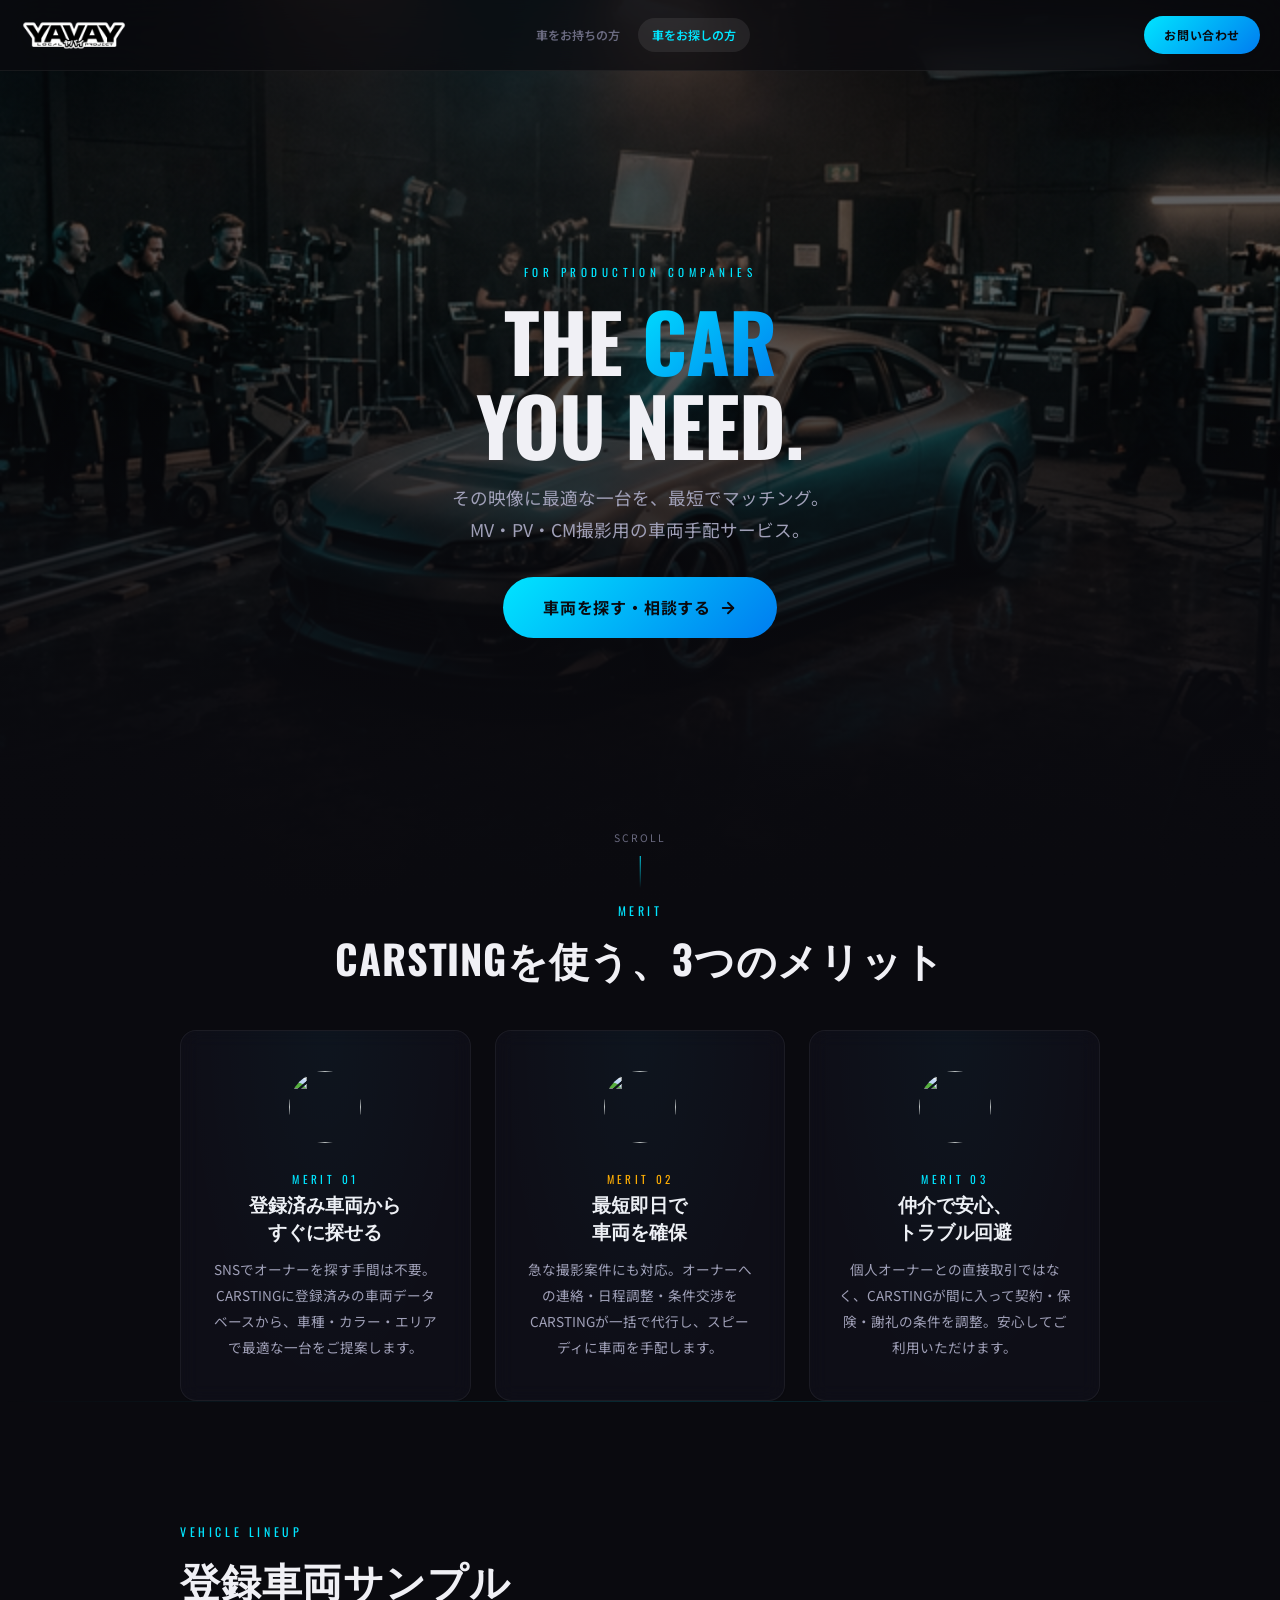
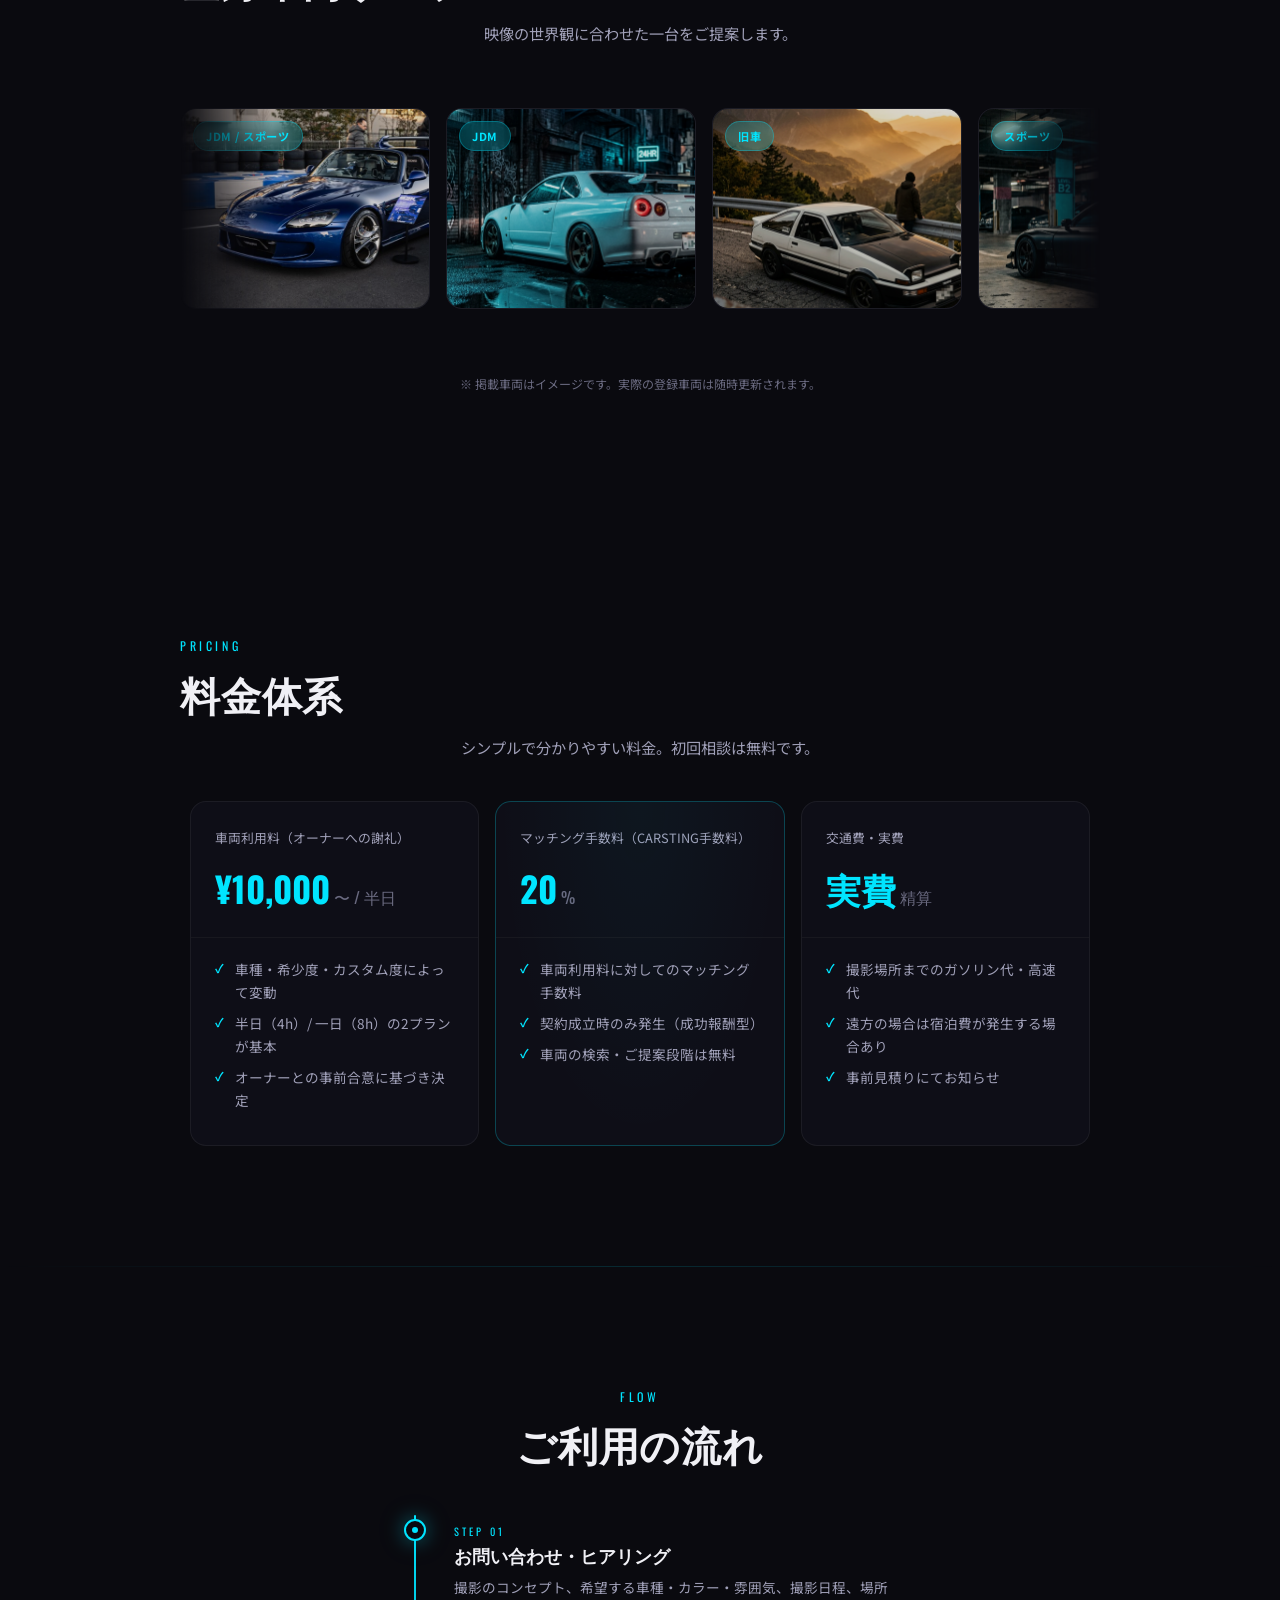
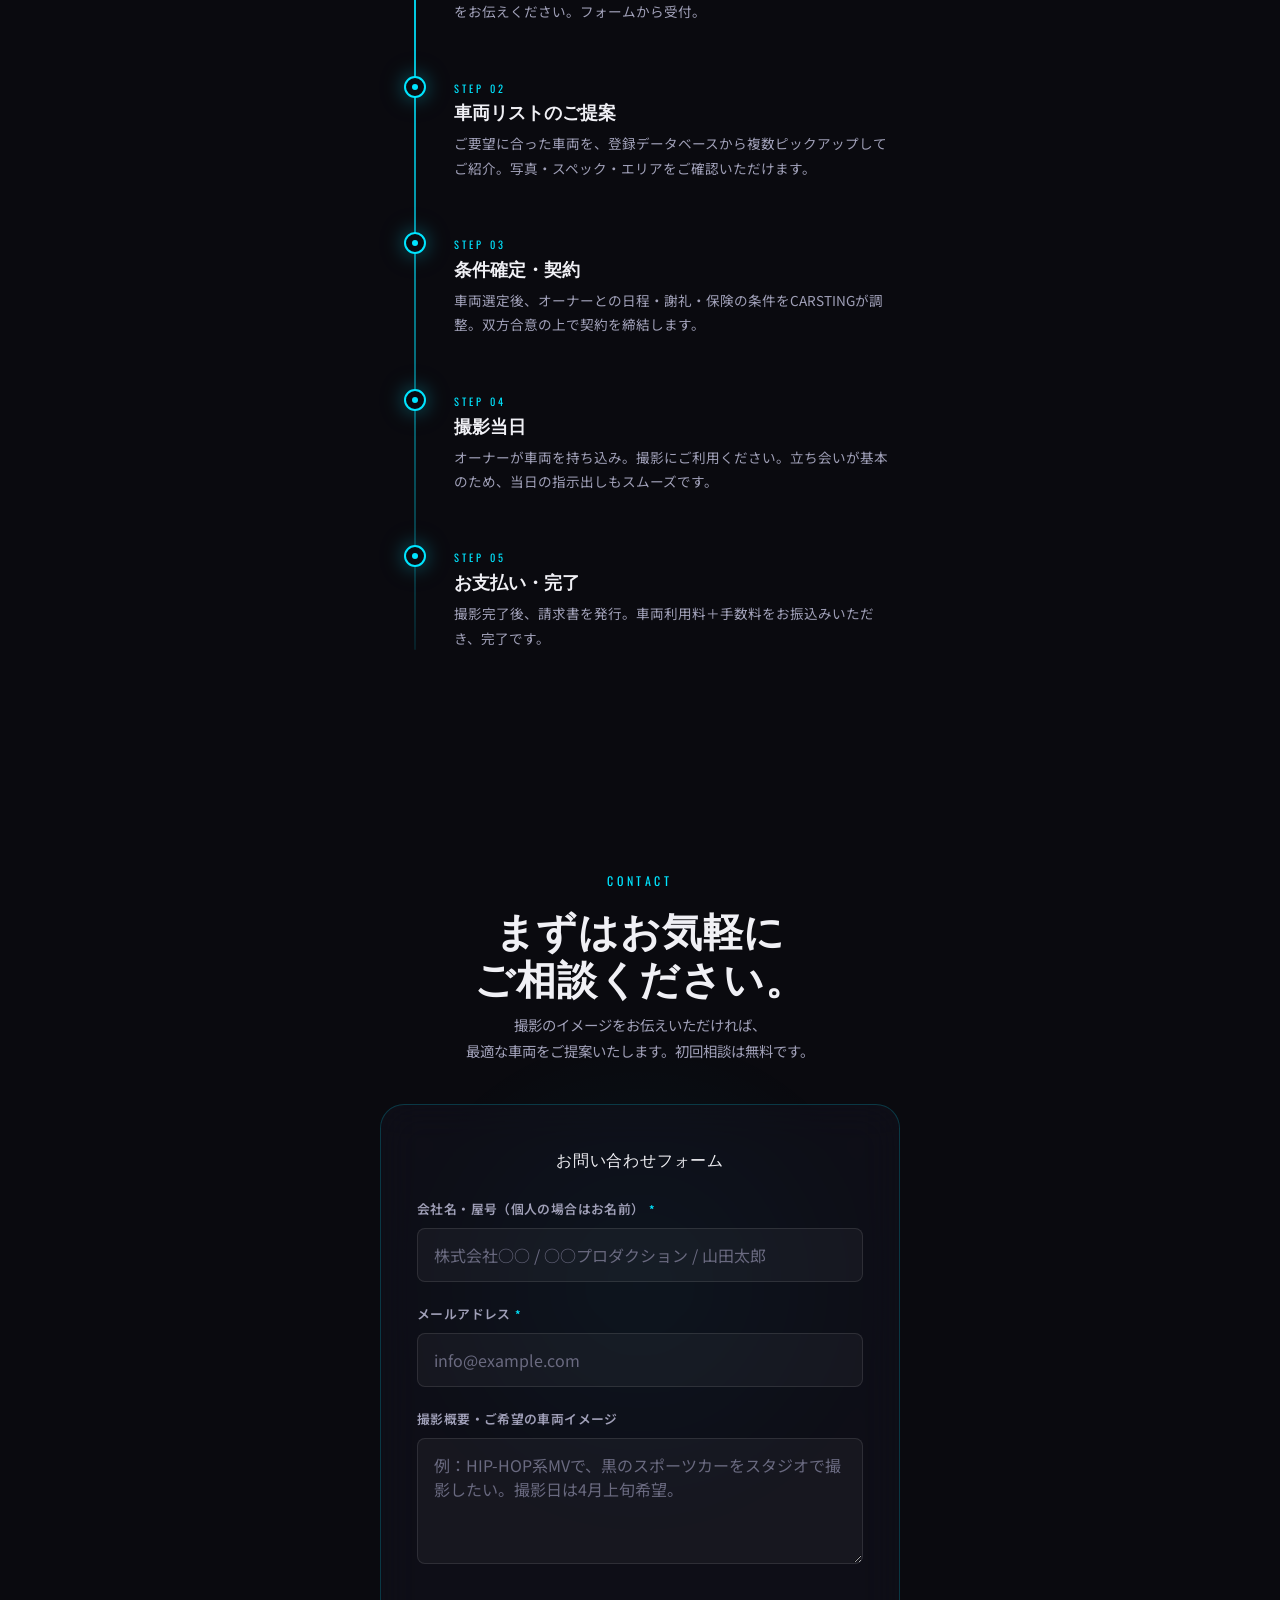
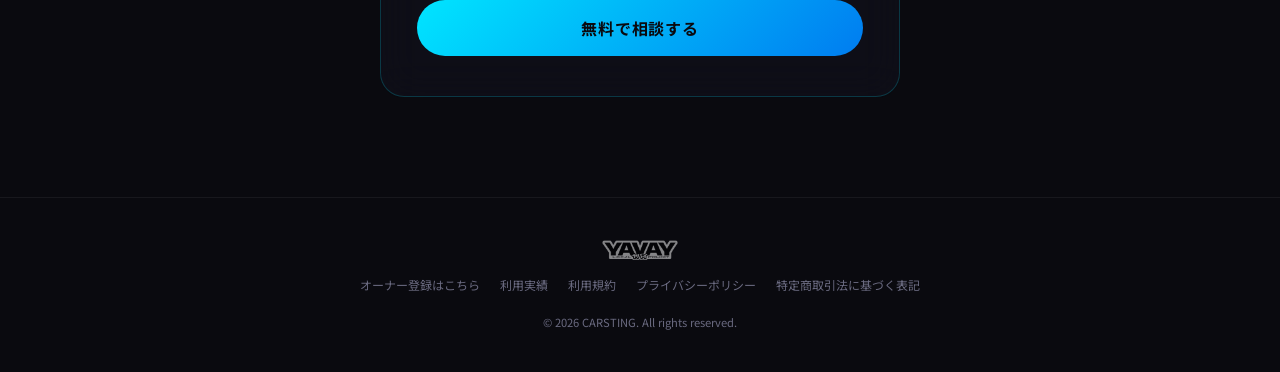
==== commit fbddb9c8: "Move car names below images in scrolling gallery" ====
--- a/btob.html
+++ b/btob.html
@@ -114,7 +114,6 @@
             <div class="gallery-wrapper">
                 <div class="gallery-grid">
 
-                    <!-- NEW S2000 -->
                     <div class="gallery-card">
                         <div class="gallery-image">
                             <img src="assets/images/sample_car_7.jpg" alt="車両サンプル" width="400" height="400">
@@ -122,8 +121,6 @@
                         </div>
                         <div class="gallery-info">
                             <h3>ホンダ S2000</h3>
-                            <p>AP1 / オーシャンブルー / カスタム</p>
-                            <span class="gallery-tag">スピード・ストリート向き</span>
                         </div>
                     </div>
                     <div class="gallery-card">
@@ -133,8 +130,6 @@
                         </div>
                         <div class="gallery-info">
                             <h3>日産 スカイライン GT-R</h3>
-                            <p>R34 / ホワイト / カスタム</p>
-                            <span class="gallery-tag">ストリート・ナイトシーン向き</span>
                         </div>
                     </div>
 
@@ -145,8 +140,6 @@
                         </div>
                         <div class="gallery-info">
                             <h3>トヨタ AE86 トレノ</h3>
-                            <p>パンダカラー / レストア済</p>
-                            <span class="gallery-tag">ノスタルジック・ドラマ向き</span>
                         </div>
                     </div>
 
@@ -157,8 +150,6 @@
                         </div>
                         <div class="gallery-info">
                             <h3>マツダ RX-7</h3>
-                            <p>FD3S / マットブラック / ワイドボディ</p>
-                            <span class="gallery-tag">ダーク・アグレッシブ向き</span>
                         </div>
                     </div>
 
@@ -169,8 +160,6 @@
                         </div>
                         <div class="gallery-info">
                             <h3>ホンダ NSX</h3>
-                            <p>NA1 / ミッドナイトブルー</p>
-                            <span class="gallery-tag">ラグジュアリー・シネマ向き</span>
                         </div>
                     </div>
 
@@ -181,8 +170,6 @@
                         </div>
                         <div class="gallery-info">
                             <h3>スズキ ジムニー</h3>
-                            <p>JB64 / ミリタリーグリーン / リフトアップ</p>
-                            <span class="gallery-tag">アウトドア・アドベンチャー向き</span>
                         </div>
                     </div>
 
@@ -193,8 +180,6 @@
                         </div>
                         <div class="gallery-info">
                             <h3>メルセデス・ベンツ W124</h3>
-                            <p>シルバー / フルノーマル</p>
-                            <span class="gallery-tag">エレガント・高級感向き</span>
                         </div>
                     </div>
 
@@ -206,8 +191,6 @@
                         </div>
                         <div class="gallery-info">
                             <h3>ホンダ S2000</h3>
-                            <p>AP1 / オーシャンブルー / カスタム</p>
-                            <span class="gallery-tag">スピード・ストリート向き</span>
                         </div>
                     </div>
 
@@ -215,11 +198,9 @@
                         <div class="gallery-image">
                             <img src="assets/images/car-sample-1.png" alt="車両サンプル" width="400" height="400">
                             <span class="gallery-badge">JDM</span>
-                        </div>
-                        <div class="gallery-info">
-                            <h3>日産 スカイライン GT-R</h3>
-                            <p>R34 / ホワイト / カスタム</p>
-                            <span class="gallery-tag">ストリート・ナイトシーン向き</span>
+                            <div class="gallery-info">
+                                <h3>日産 スカイライン GT-R</h3>
+                            </div>
                         </div>
                     </div>
 
@@ -227,11 +208,9 @@
                         <div class="gallery-image">
                             <img src="assets/images/car-sample-2.png" alt="車両サンプル" width="400" height="400">
                             <span class="gallery-badge">旧車</span>
-                        </div>
-                        <div class="gallery-info">
-                            <h3>トヨタ AE86 トレノ</h3>
-                            <p>パンダカラー / レストア済</p>
-                            <span class="gallery-tag">ノスタルジック・ドラマ向き</span>
+                            <div class="gallery-info">
+                                <h3>トヨタ AE86 トレノ</h3>
+                            </div>
                         </div>
                     </div>
 
@@ -239,11 +218,9 @@
                         <div class="gallery-image">
                             <img src="assets/images/car-sample-3.png" alt="車両サンプル" width="400" height="400">
                             <span class="gallery-badge">スポーツ</span>
-                        </div>
-                        <div class="gallery-info">
-                            <h3>マツダ RX-7</h3>
-                            <p>FD3S / マットブラック / ワイドボディ</p>
-                            <span class="gallery-tag">ダーク・アグレッシブ向き</span>
+                            <div class="gallery-info">
+                                <h3>マツダ RX-7</h3>
+                            </div>
                         </div>
                     </div>
 
@@ -251,11 +228,9 @@
                         <div class="gallery-image">
                             <img src="assets/images/car-sample-4.png" alt="車両サンプル" width="400" height="400">
                             <span class="gallery-badge">スーパーカー</span>
-                        </div>
-                        <div class="gallery-info">
-                            <h3>ホンダ NSX</h3>
-                            <p>NA1 / ミッドナイトブルー</p>
-                            <span class="gallery-tag">ラグジュアリー・シネマ向き</span>
+                            <div class="gallery-info">
+                                <h3>ホンダ NSX</h3>
+                            </div>
                         </div>
                     </div>
 
@@ -263,11 +238,9 @@
                         <div class="gallery-image">
                             <img src="assets/images/car-sample-5.png" alt="車両サンプル" width="400" height="400">
                             <span class="gallery-badge">SUV</span>
-                        </div>
-                        <div class="gallery-info">
-                            <h3>スズキ ジムニー</h3>
-                            <p>JB64 / ミリタリーグリーン / リフトアップ</p>
-                            <span class="gallery-tag">アウトドア・アドベンチャー向き</span>
+                            <div class="gallery-info">
+                                <h3>スズキ ジムニー</h3>
+                            </div>
                         </div>
                     </div>
 
@@ -275,11 +248,9 @@
                         <div class="gallery-image">
                             <img src="assets/images/car-sample-6.png" alt="車両サンプル" width="400" height="400">
                             <span class="gallery-badge">クラシック</span>
-                        </div>
-                        <div class="gallery-info">
-                            <h3>メルセデス・ベンツ W124</h3>
-                            <p>シルバー / フルノーマル</p>
-                            <span class="gallery-tag">エレガント・高級感向き</span>
+                            <div class="gallery-info">
+                                <h3>メルセデス・ベンツ W124</h3>
+                            </div>
                         </div>
                     </div>
 
--- a/btob.css
+++ b/btob.css
@@ -182,15 +182,15 @@
     position: relative;
     aspect-ratio: 16 / 10;
     overflow: hidden;
-    border-radius: var(--radius-md);
-    margin: 16px 16px 0;
+    height: 100%;
 }
 
 .gallery-image img {
     width: 100%;
     height: 100%;
     object-fit: cover;
-    transition: transform 0.5s ease;
+    transition: transform 0.5s ease, filter 0.5s ease;
+    filter: brightness(0.85);
 }
 
 .gallery-card:hover .gallery-image img {
@@ -210,33 +210,22 @@
     font-weight: 700;
     color: var(--accent-cyan);
     letter-spacing: 0.05em;
+    z-index: 2;
 }
 
 .gallery-info {
-    padding: 16px 20px 20px;
+    padding: 10px 12px;
+    text-align: center;
 }
 
 .gallery-info h3 {
     font-family: 'Oswald', sans-serif;
-    font-size: 1rem;
+    font-size: 0.85rem;
     font-weight: 600;
-    margin-bottom: 4px;
-}
-
-.gallery-info p {
-    font-size: 0.8rem;
-    color: var(--text-muted);
-    margin-bottom: 8px;
-}
-
-.gallery-tag {
-    display: inline-block;
-    padding: 3px 10px;
-    background: var(--accent-amber-dim);
-    border-radius: 100px;
-    font-size: 0.7rem;
-    color: var(--accent-amber);
-    font-weight: 600;
+    color: var(--text-primary);
+    margin: 0;
+    letter-spacing: 0.05em;
+    white-space: nowrap;
 }
 
 .gallery-note {
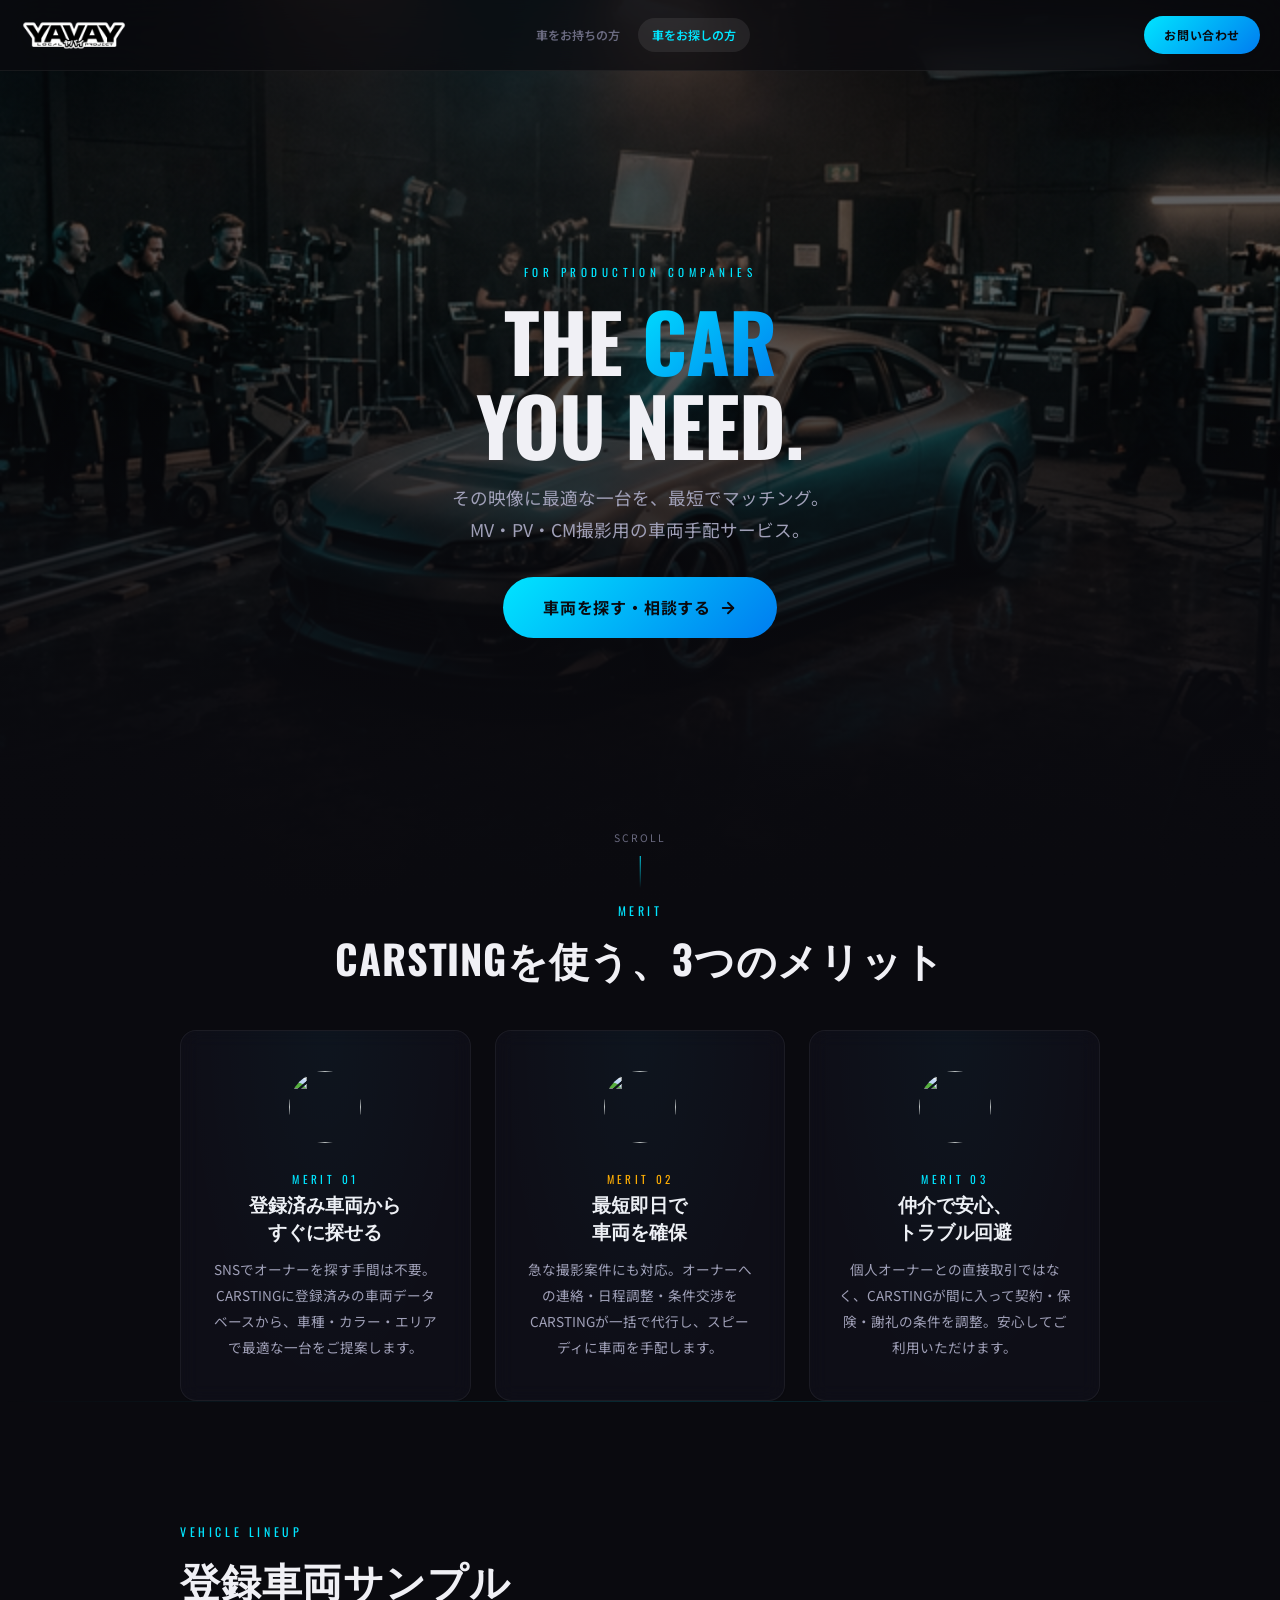
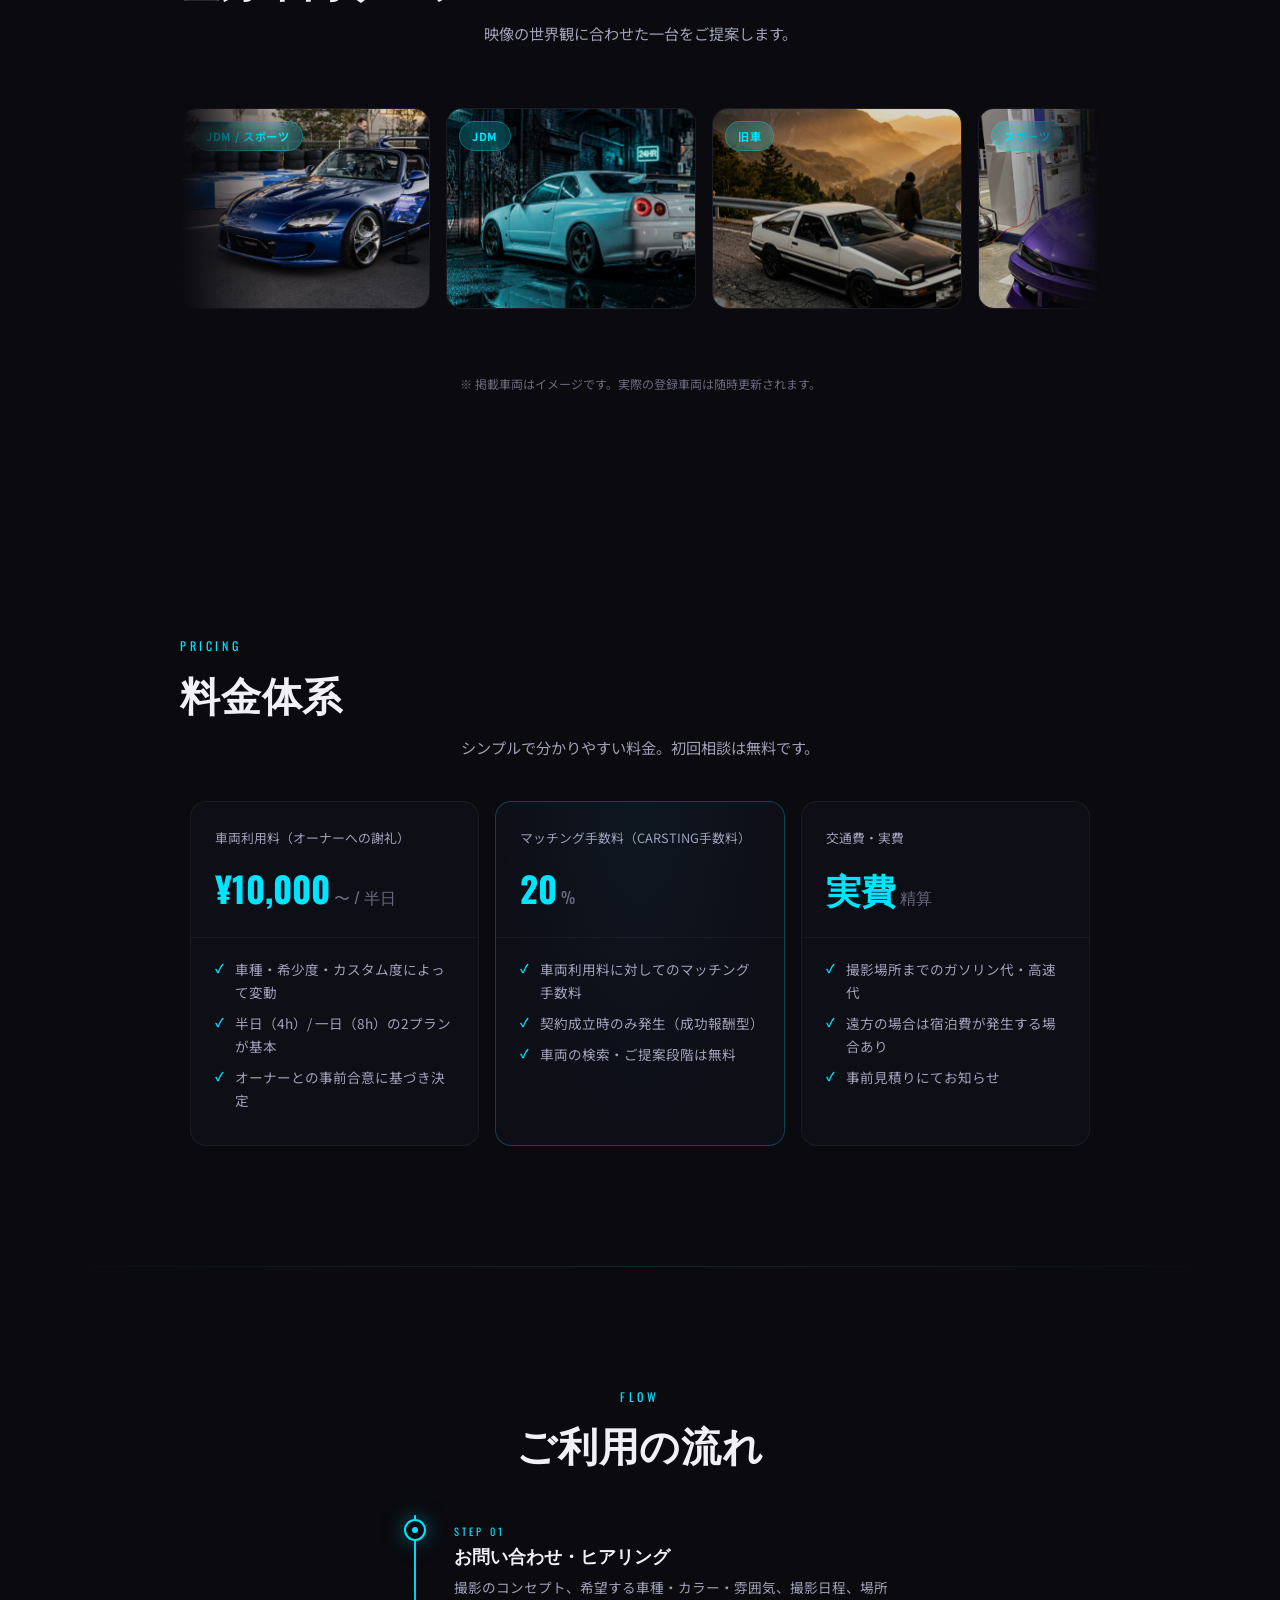
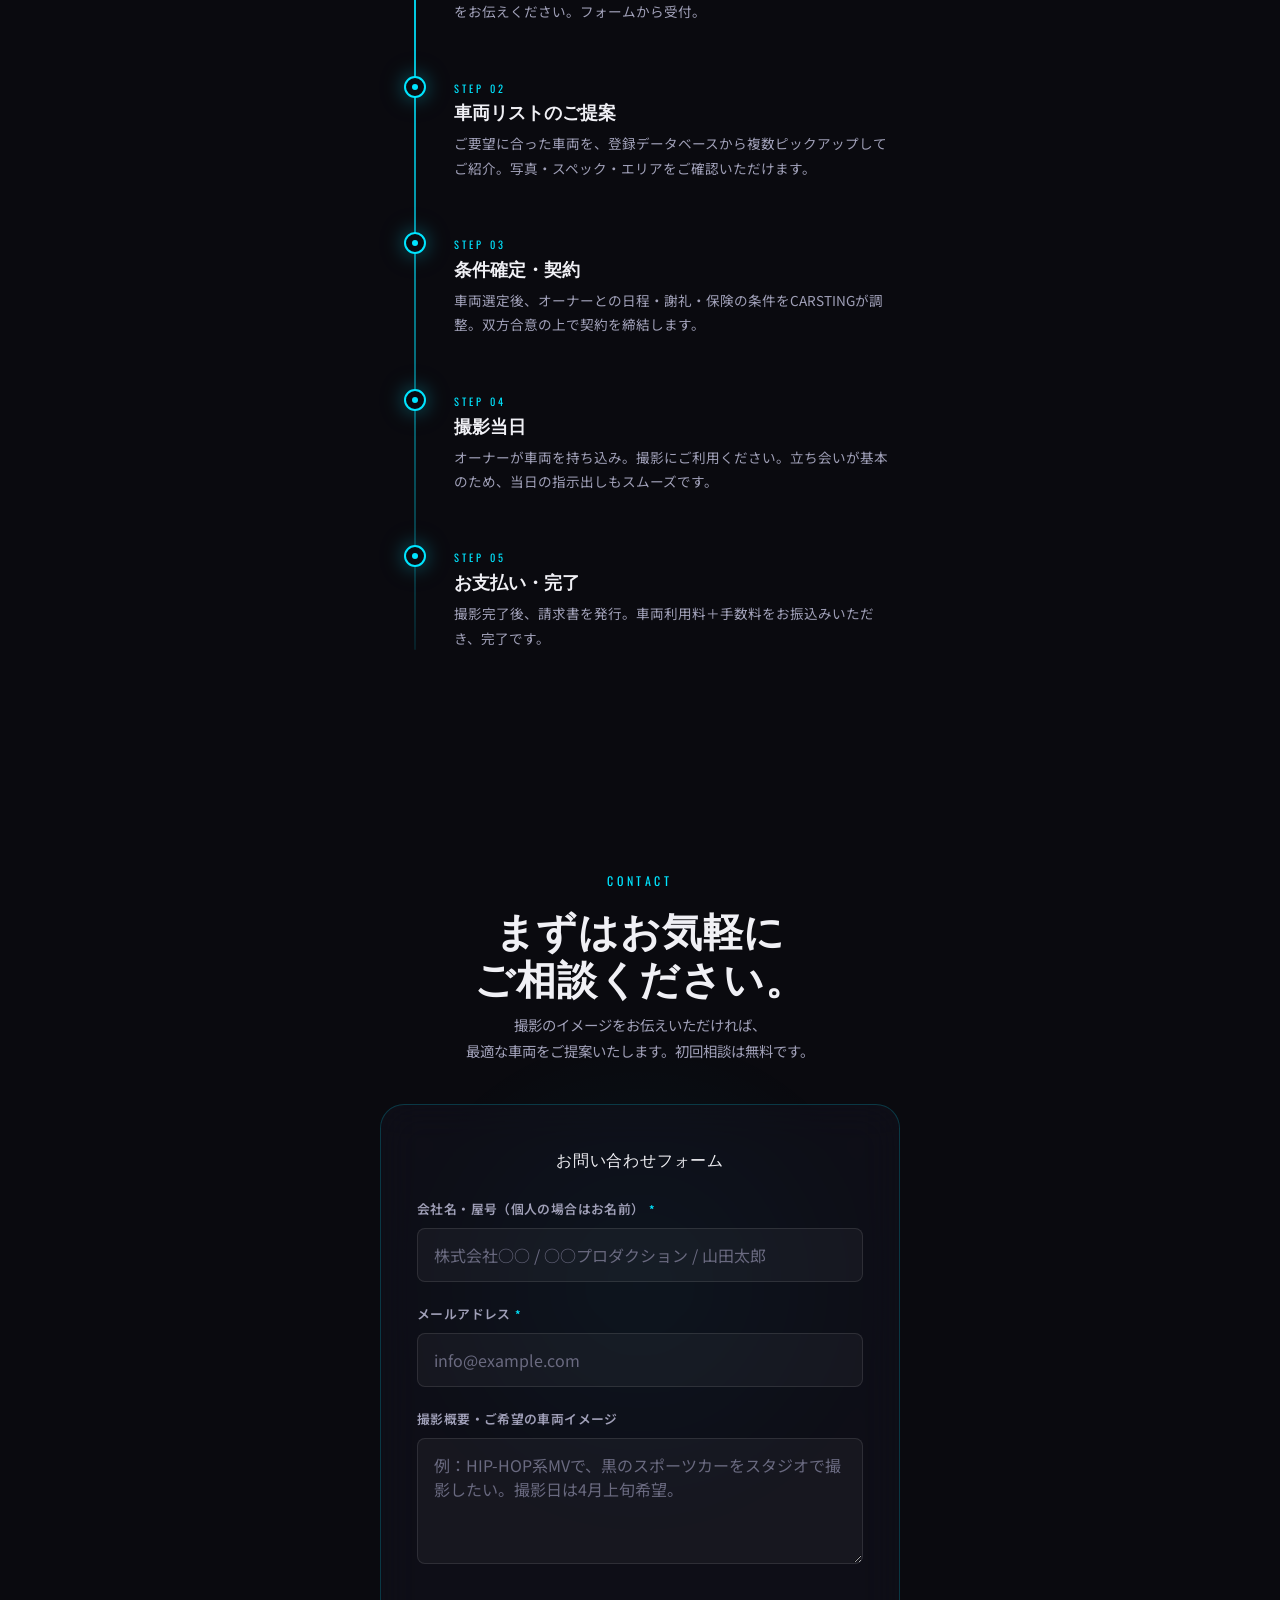
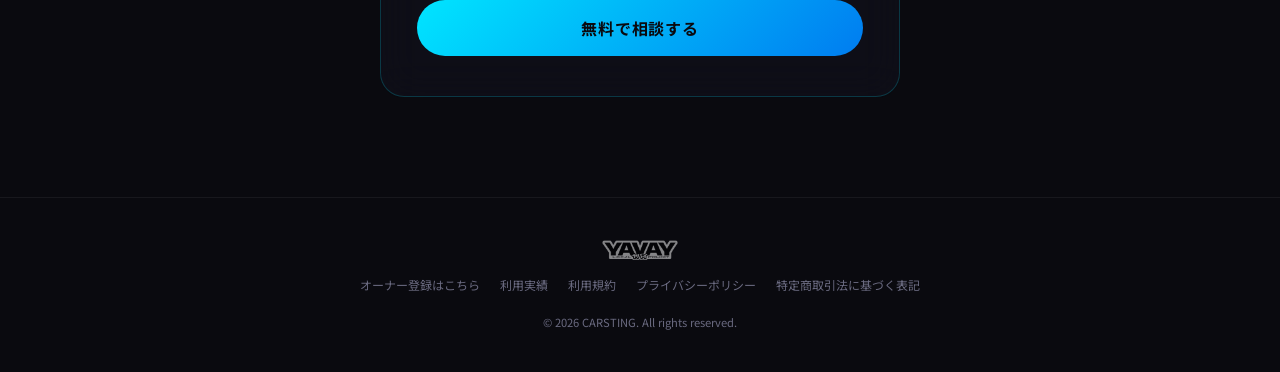
==== commit 75f07de2: "Replace RX-7 with S14 Silvia in BtoB gallery" ====
--- a/btob.html
+++ b/btob.html
@@ -145,31 +145,21 @@
 
                     <div class="gallery-card">
                         <div class="gallery-image">
-                            <img src="assets/images/car-sample-3.png" alt="車両サンプル" width="400" height="400">
+                            <img src="assets/images/sample_car_s14.jpg" alt="車両サンプル" width="400" height="400">
                             <span class="gallery-badge">スポーツ</span>
                         </div>
                         <div class="gallery-info">
-                            <h3>マツダ RX-7</h3>
-                        </div>
-                    </div>
-
-                    <div class="gallery-card">
-                        <div class="gallery-image">
-                            <img src="assets/images/car-sample-4.png" alt="車両サンプル" width="400" height="400">
-                            <span class="gallery-badge">スーパーカー</span>
-                        </div>
-                        <div class="gallery-info">
-                            <h3>ホンダ NSX</h3>
-                        </div>
-                    </div>
-
-                    <div class="gallery-card">
-                        <div class="gallery-image">
-                            <img src="assets/images/car-sample-5.png" alt="車両サンプル" width="400" height="400">
-                            <span class="gallery-badge">SUV</span>
-                        </div>
-                        <div class="gallery-info">
-                            <h3>スズキ ジムニー</h3>
+                            <h3>日産 S14 シルビア</h3>
+                        </div>
+                    </div>
+
+                    <div class="gallery-card">
+                        <div class="gallery-image">
+                            <img src="assets/images/sample_car_astro.jpg" alt="車両サンプル" width="400" height="400">
+                            <span class="gallery-badge">アメ車</span>
+                        </div>
+                        <div class="gallery-info">
+                            <h3>シボレー アストロ</h3>
                         </div>
                     </div>
 
@@ -216,31 +206,21 @@
 
                     <div class="gallery-card">
                         <div class="gallery-image">
-                            <img src="assets/images/car-sample-3.png" alt="車両サンプル" width="400" height="400">
+                            <img src="assets/images/sample_car_s14.jpg" alt="車両サンプル" width="400" height="400">
                             <span class="gallery-badge">スポーツ</span>
-                            <div class="gallery-info">
-                                <h3>マツダ RX-7</h3>
-                            </div>
-                        </div>
-                    </div>
-
-                    <div class="gallery-card">
-                        <div class="gallery-image">
-                            <img src="assets/images/car-sample-4.png" alt="車両サンプル" width="400" height="400">
-                            <span class="gallery-badge">スーパーカー</span>
-                            <div class="gallery-info">
-                                <h3>ホンダ NSX</h3>
-                            </div>
-                        </div>
-                    </div>
-
-                    <div class="gallery-card">
-                        <div class="gallery-image">
-                            <img src="assets/images/car-sample-5.png" alt="車両サンプル" width="400" height="400">
-                            <span class="gallery-badge">SUV</span>
-                            <div class="gallery-info">
-                                <h3>スズキ ジムニー</h3>
-                            </div>
+                        </div>
+                        <div class="gallery-info">
+                            <h3>日産 S14 シルビア</h3>
+                        </div>
+                    </div>
+
+                    <div class="gallery-card">
+                        <div class="gallery-image">
+                            <img src="assets/images/sample_car_astro.jpg" alt="車両サンプル" width="400" height="400">
+                            <span class="gallery-badge">アメ車</span>
+                        </div>
+                        <div class="gallery-info">
+                            <h3>シボレー アストロ</h3>
                         </div>
                     </div>
 
--- a/style.css
+++ b/style.css
@@ -789,6 +789,24 @@
   box-shadow: 0 0 0 3px var(--accent-cyan-dim);
 }
 
+.form-checkbox-label {
+  display: flex;
+  align-items: flex-start;
+  gap: 12px;
+  cursor: pointer;
+  font-size: 0.9rem;
+  color: var(--text-secondary);
+  line-height: 1.6;
+}
+
+.form-checkbox-label input[type="checkbox"] {
+  margin-top: 4px;
+  width: 18px;
+  height: 18px;
+  accent-color: var(--accent-cyan);
+  cursor: pointer;
+}
+
 .form-input.error {
   border-color: #ff4757;
   box-shadow: 0 0 0 3px rgba(255, 71, 87, 0.15);
@@ -862,11 +880,35 @@
   cursor: pointer;
 }
 
+.file-info {
+  display: flex;
+  align-items: center;
+  justify-content: center;
+  gap: 12px;
+  margin-top: 8px;
+}
+
 .file-name {
   font-size: 0.8rem;
   color: var(--accent-cyan);
-  margin-top: 8px;
   text-align: center;
+}
+
+.file-clear-btn {
+  font-size: 0.75rem;
+  color: #ff6b6b;
+  background: none;
+  border: 1px solid rgba(255, 107, 107, 0.3);
+  border-radius: 100px;
+  padding: 4px 12px;
+  cursor: pointer;
+  font-family: inherit;
+  transition: background var(--transition-fast), border-color var(--transition-fast);
+}
+
+.file-clear-btn:hover {
+  background: rgba(255, 107, 107, 0.1);
+  border-color: #ff6b6b;
 }
 
 /* Submit Button */
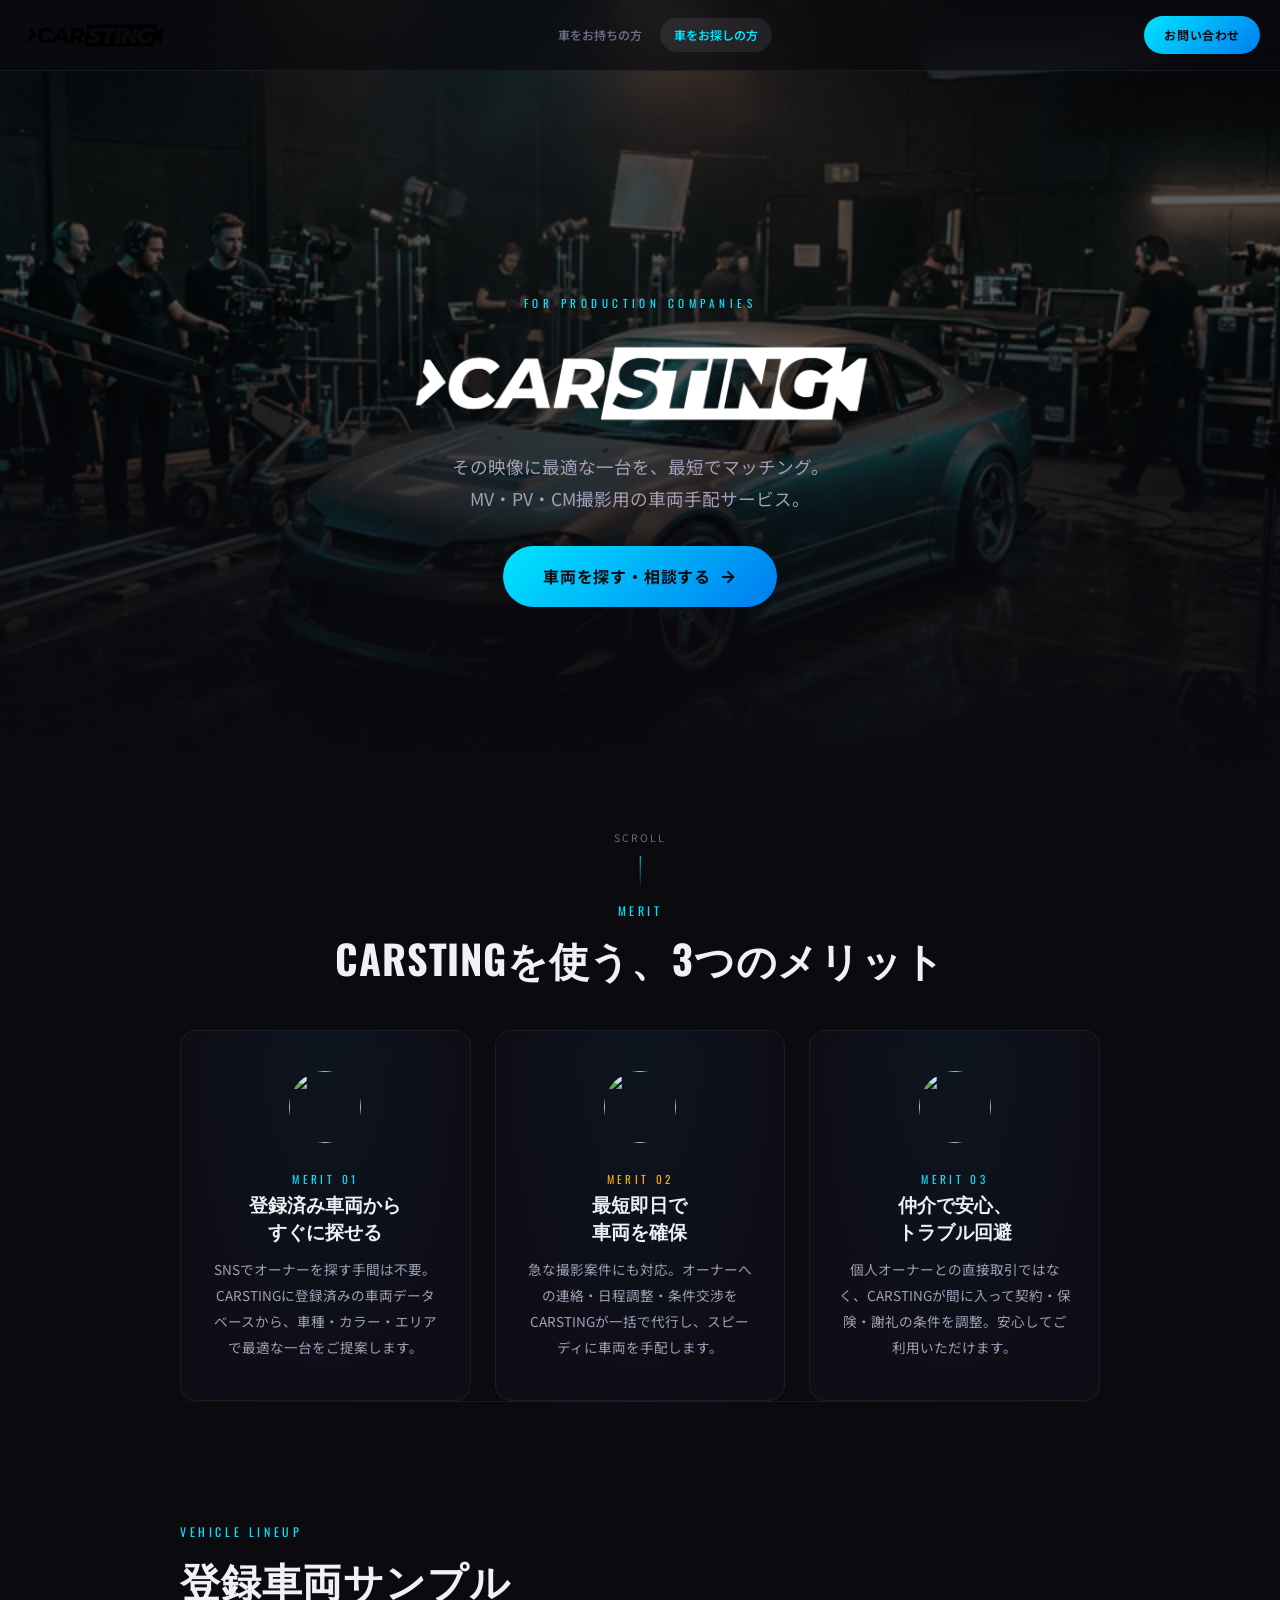
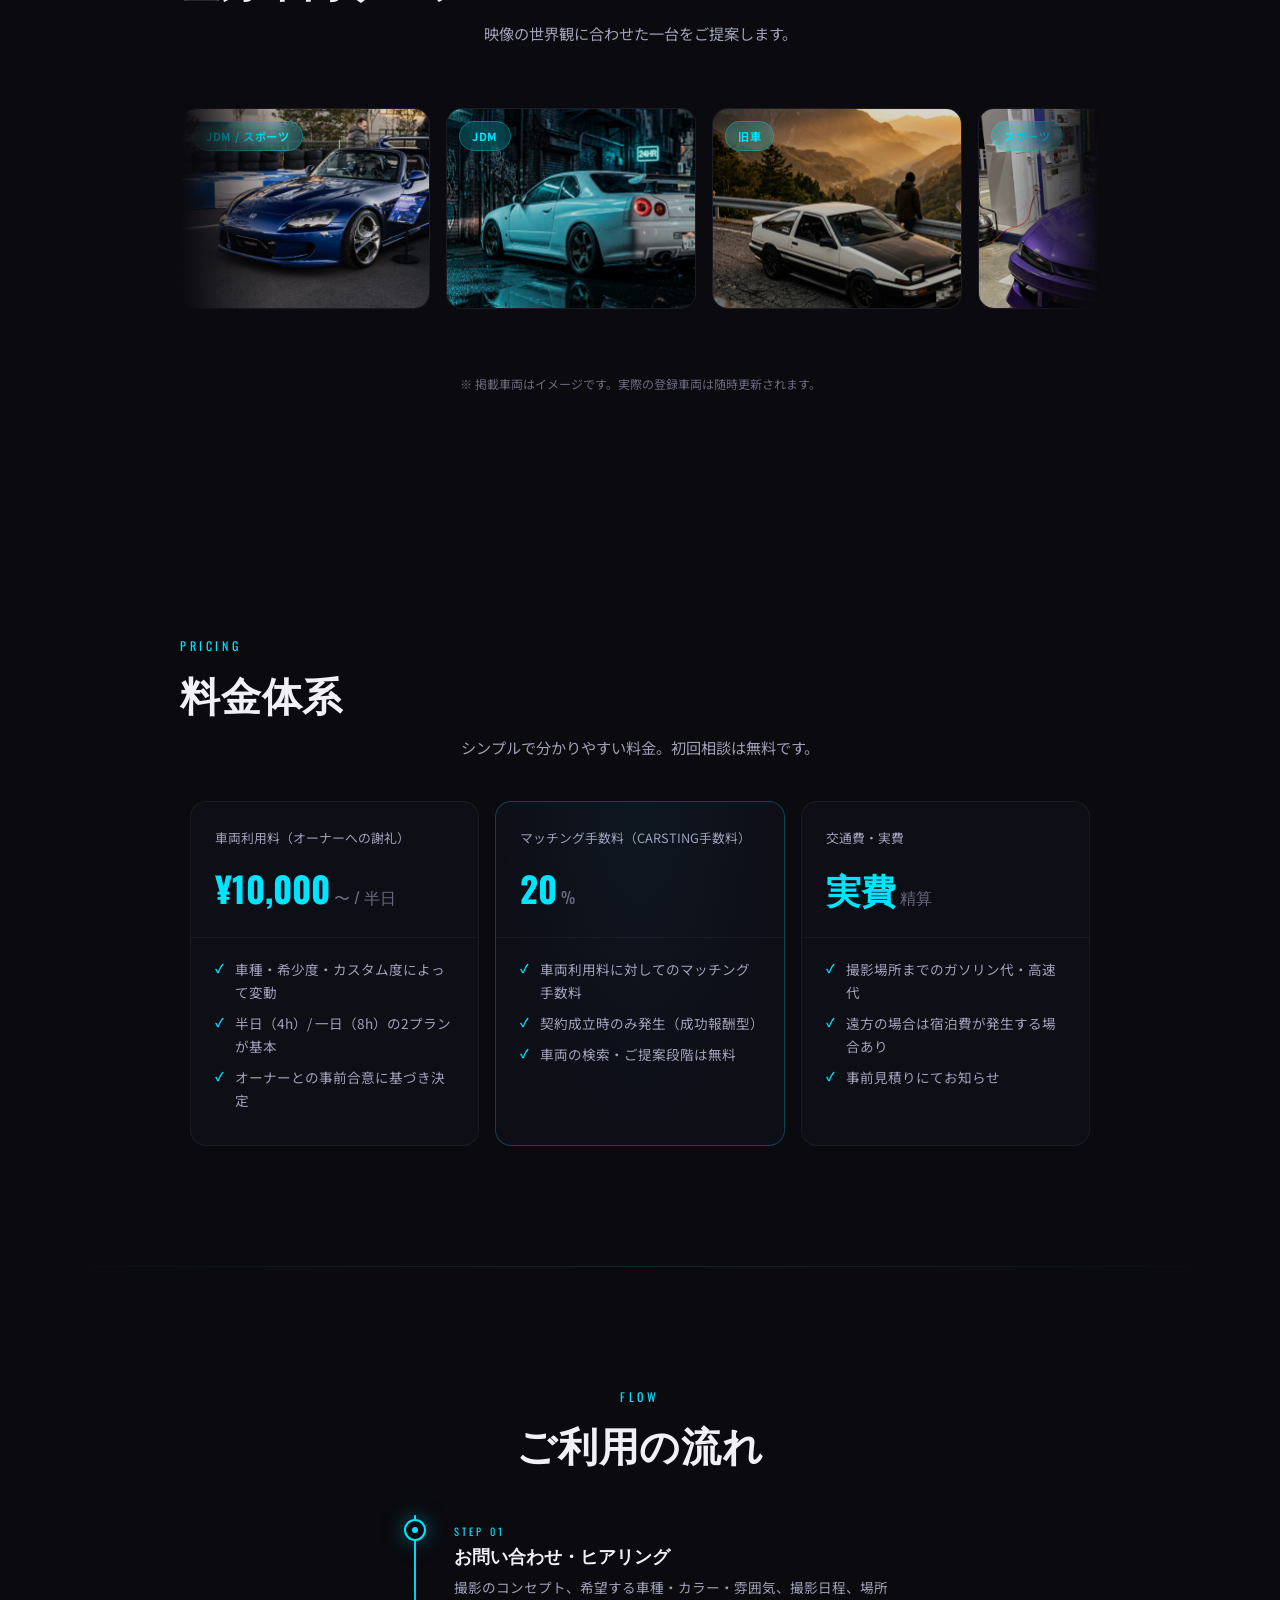
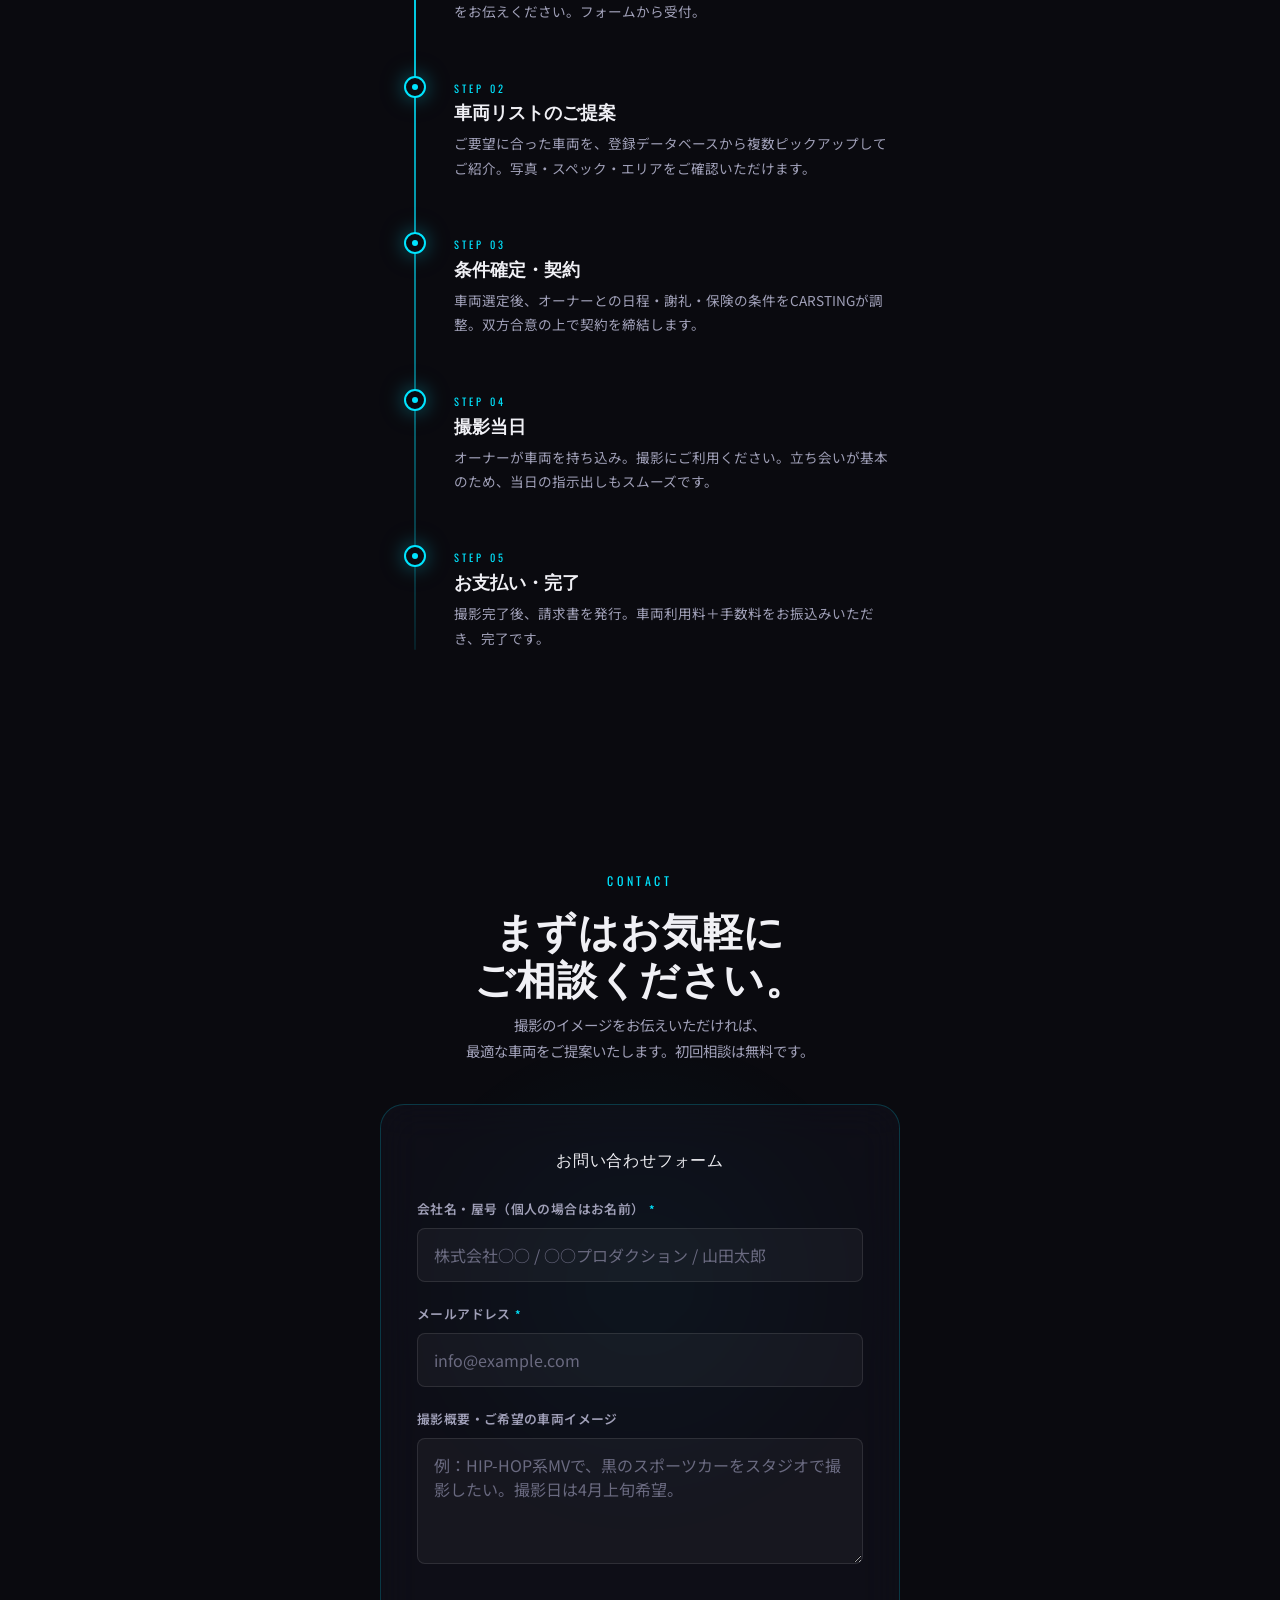
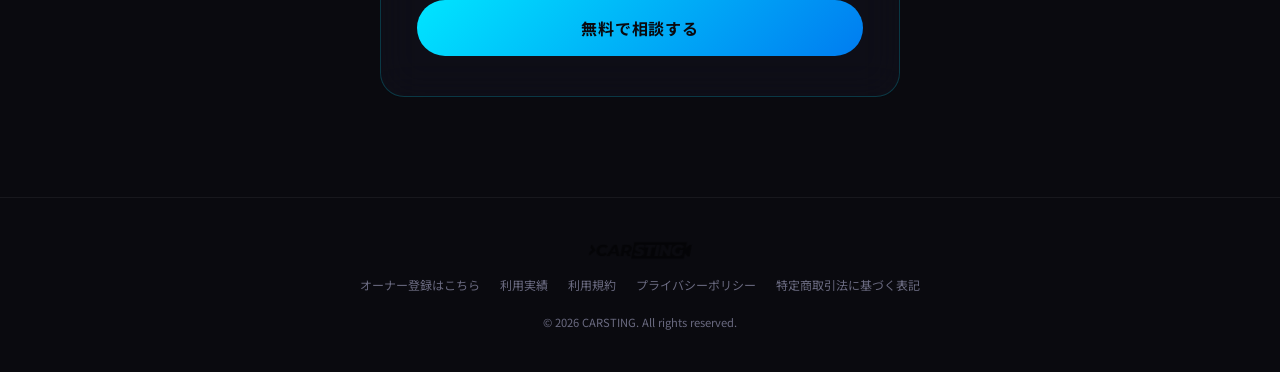
==== commit 833969d2: "Replace hero text with new carsting logo and update all logo references" ====
--- a/btob.html
+++ b/btob.html
@@ -18,7 +18,7 @@
 <body>
 
     <header class="site-header" id="header">
-        <a href="index.html" class="logo"><img src="assets/images/logo.png" alt="CARSTING"></a>
+        <a href="index.html" class="logo"><img src="assets/images/carsting_logo.png" alt="CARSTING"></a>
         <nav class="header-nav">
             <a href="owner.html" class="header-nav-link">車をお持ちの方</a>
             <a href="btob.html" class="header-nav-link active">車をお探しの方</a>
@@ -34,8 +34,8 @@
         <div class="btob-hero-content">
             <span class="hero-eyecatch">For Production Companies</span>
             <h1 class="hero-title">
-                THE <span class="highlight">CAR</span><br>
-                YOU NEED.
+                <img src="assets/images/carsting_logo.png" alt="CARSTING - THE CAR YOU NEED."
+                    style="width: 100%; max-width: 500px; margin: 0 auto; display: block;">
             </h1>
             <p class="hero-subtitle">その映像に最適な一台を、最短でマッチング。<br>MV・PV・CM撮影用の車両手配サービス。</p>
             <a href="#contact" class="hero-cta">
@@ -388,7 +388,7 @@
     <!-- ========== Footer ========== -->
     <footer class="site-footer">
         <div class="container">
-            <div class="footer-logo"><img src="assets/images/logo.png" alt="CARSTING"></div>
+            <div class="footer-logo"><img src="assets/images/carsting_logo.png" alt="CARSTING"></div>
             <nav class="footer-links">
                 <a href="owner.html">オーナー登録はこちら</a>
                 <a href="cases.html">利用実績</a>
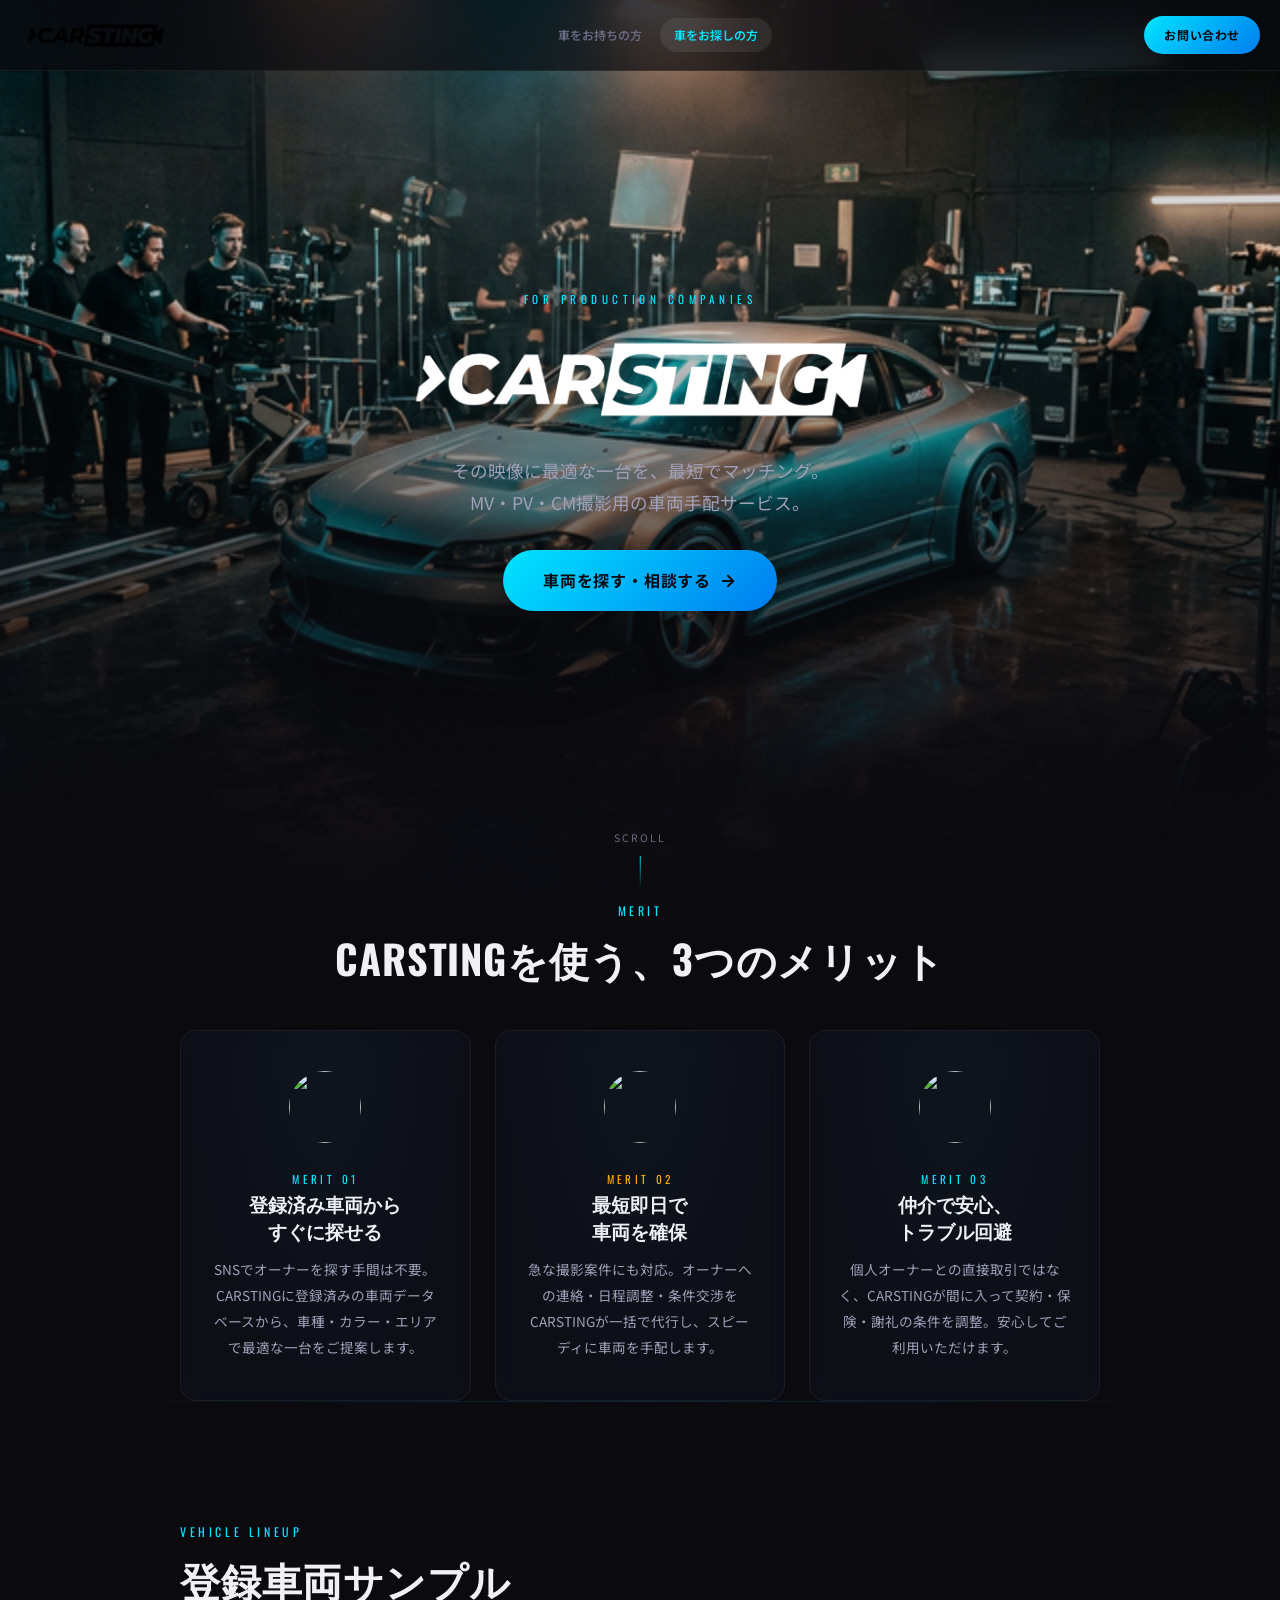
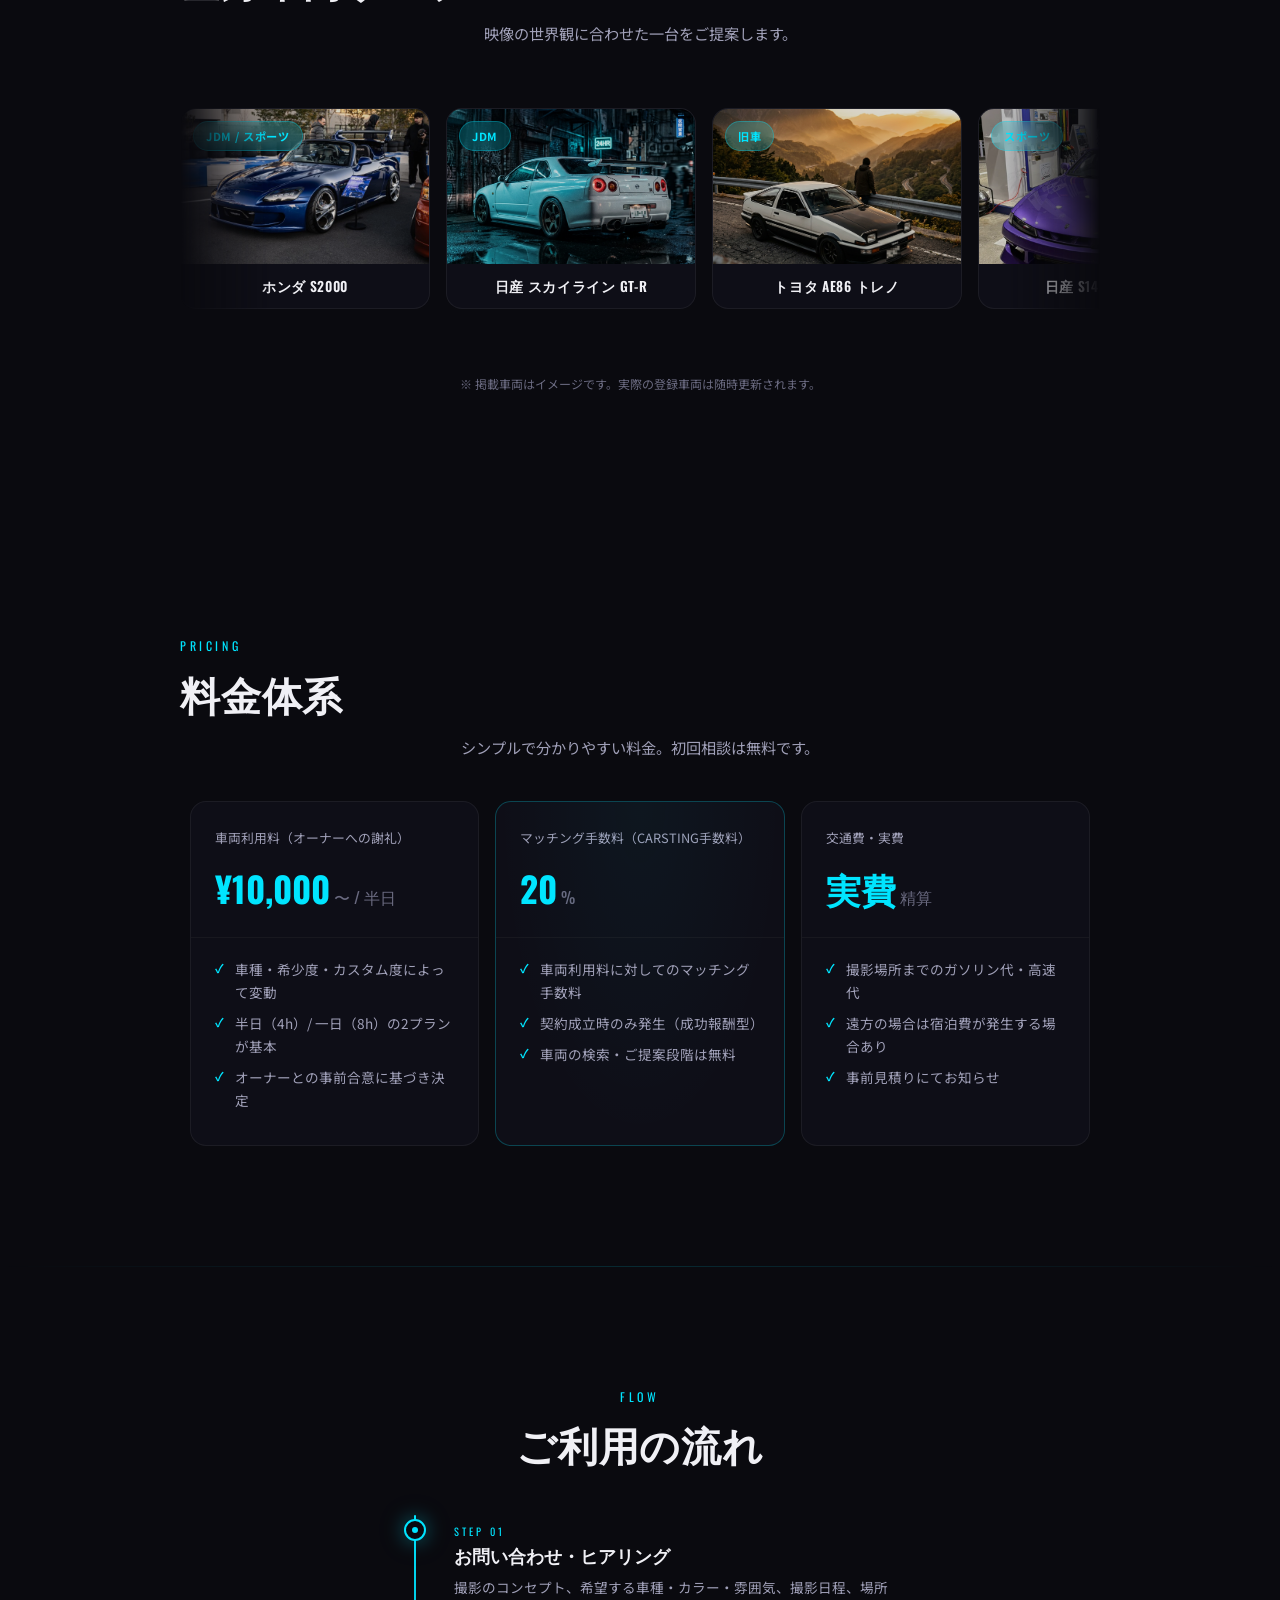
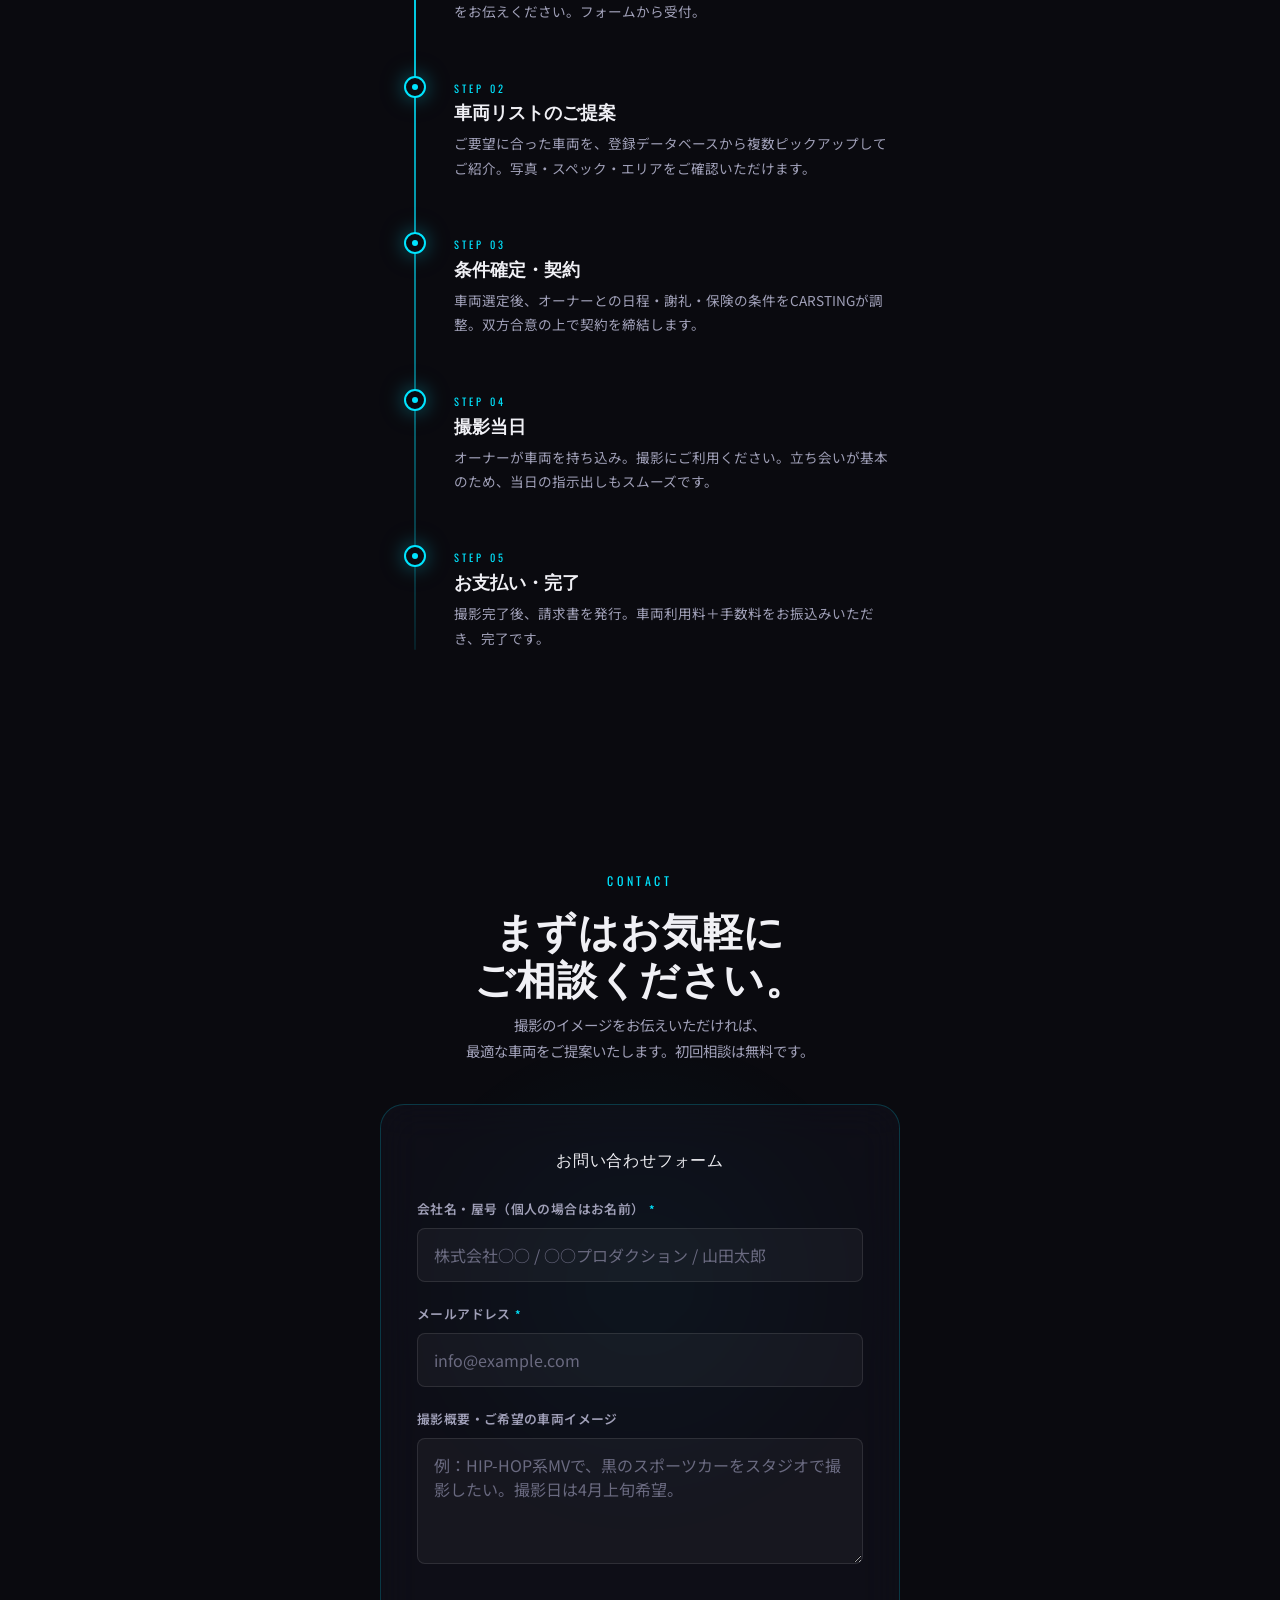
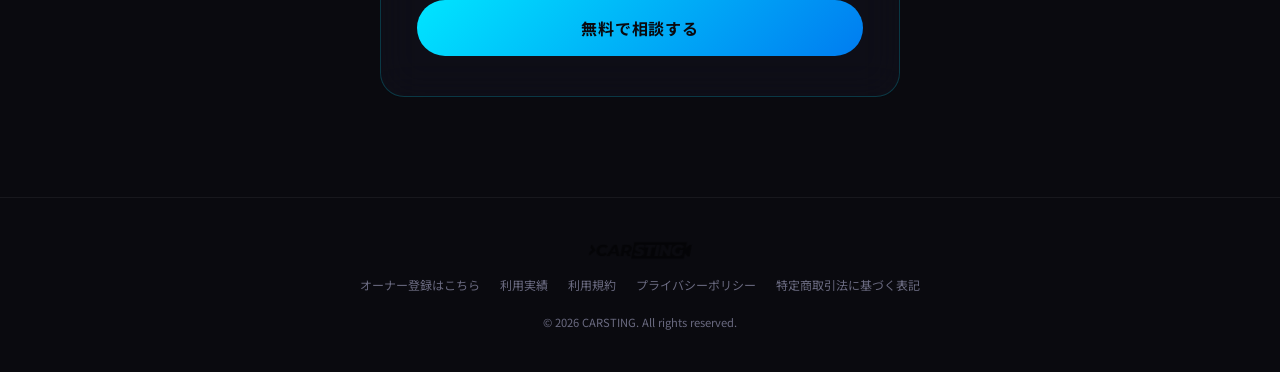
==== commit bed7720e: "Unify hero background brightness and logo padding between btob and owner pages" ====
--- a/btob.html
+++ b/btob.html
@@ -33,7 +33,7 @@
         </div>
         <div class="btob-hero-content">
             <span class="hero-eyecatch">For Production Companies</span>
-            <h1 class="hero-title">
+            <h1 class="hero-title" style="margin-bottom: 24px;">
                 <img src="assets/images/carsting_logo.png" alt="CARSTING - THE CAR YOU NEED."
                     style="width: 100%; max-width: 500px; margin: 0 auto; display: block;">
             </h1>
--- a/btob.css
+++ b/btob.css
@@ -25,7 +25,6 @@
     height: 100%;
     object-fit: cover;
     object-position: center 60%;
-    filter: brightness(0.5) saturate(0.8);
 }
 
 .btob-hero-bg::after {
@@ -33,10 +32,10 @@
     position: absolute;
     inset: 0;
     background: linear-gradient(to bottom,
-            rgba(10, 10, 15, 0.5) 0%,
-            rgba(10, 10, 15, 0.2) 30%,
-            rgba(10, 10, 15, 0.7) 60%,
-            rgba(10, 10, 15, 0.98) 85%,
+            rgba(10, 10, 15, 0.3) 0%,
+            rgba(10, 10, 15, 0.1) 30%,
+            rgba(10, 10, 15, 0.6) 60%,
+            rgba(10, 10, 15, 0.95) 85%,
             rgba(10, 10, 15, 1) 100%);
 }
 
@@ -182,7 +181,6 @@
     position: relative;
     aspect-ratio: 16 / 10;
     overflow: hidden;
-    height: 100%;
 }
 
 .gallery-image img {
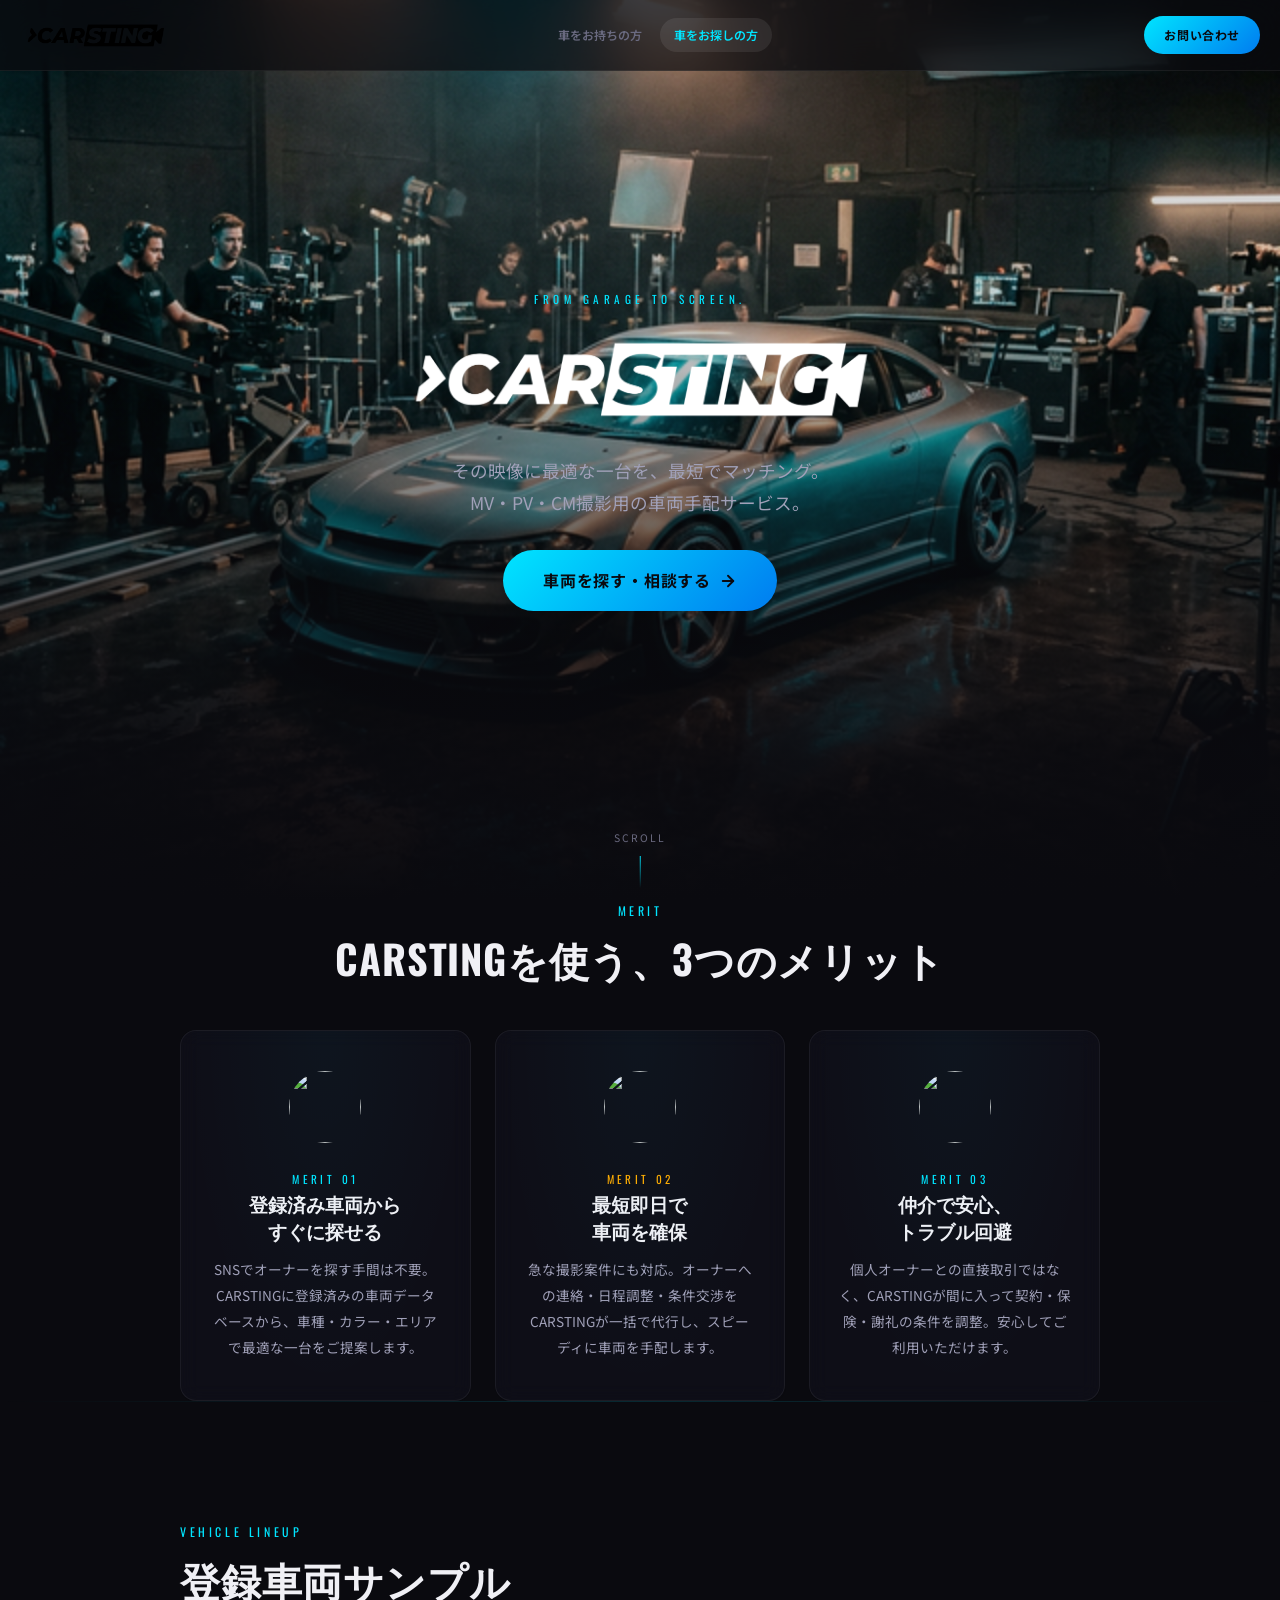
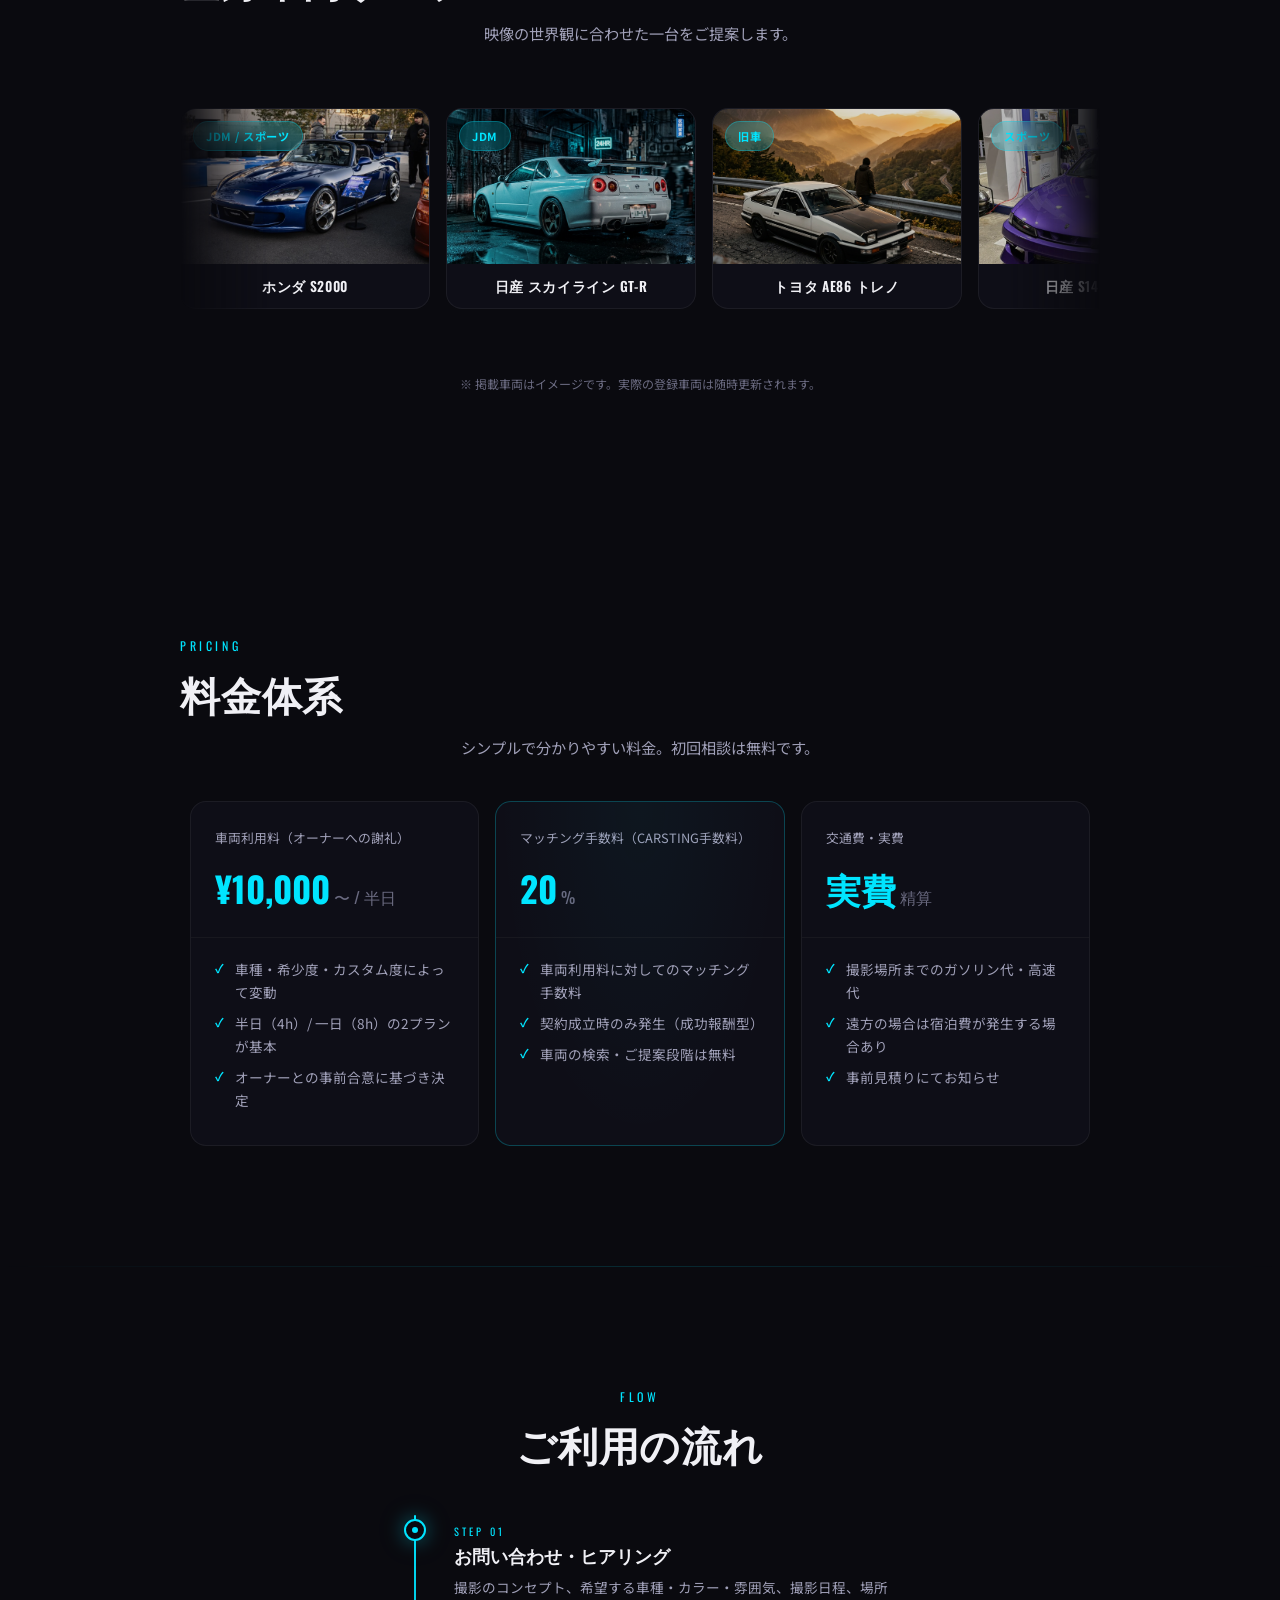
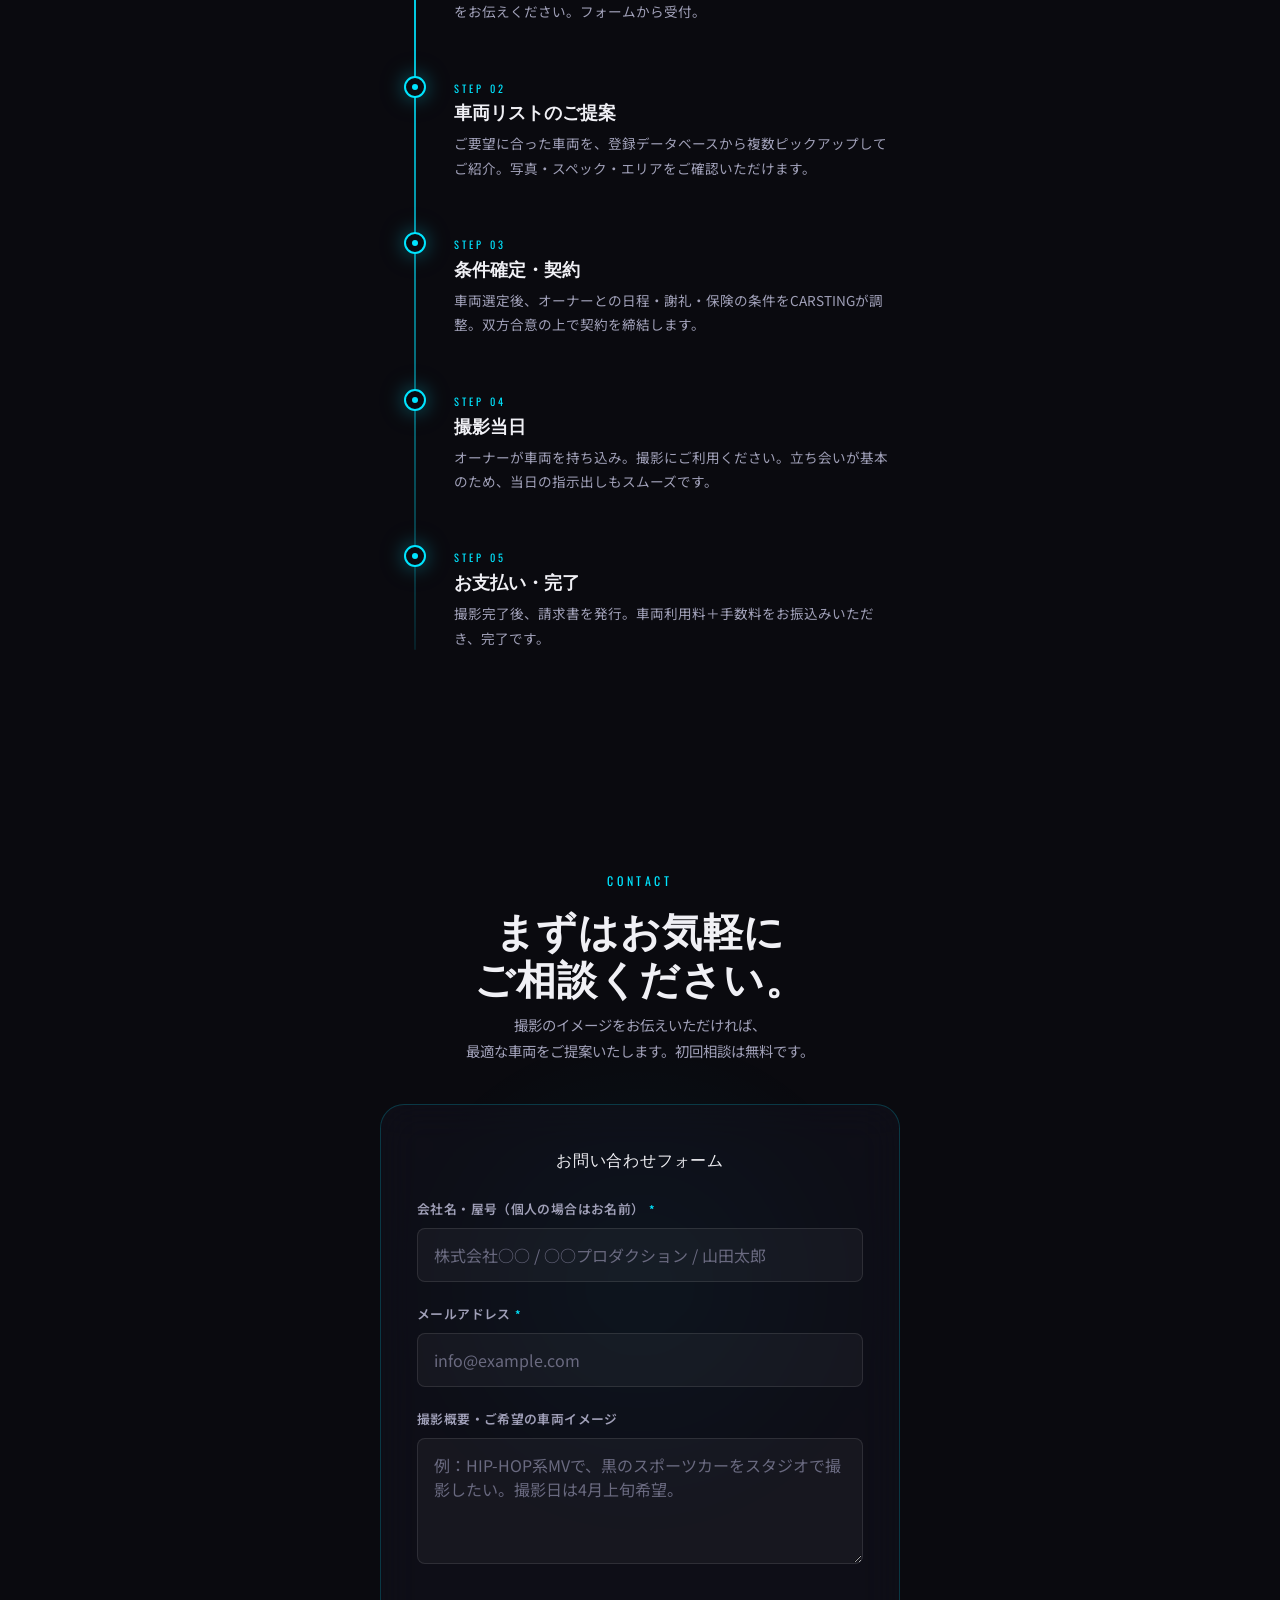
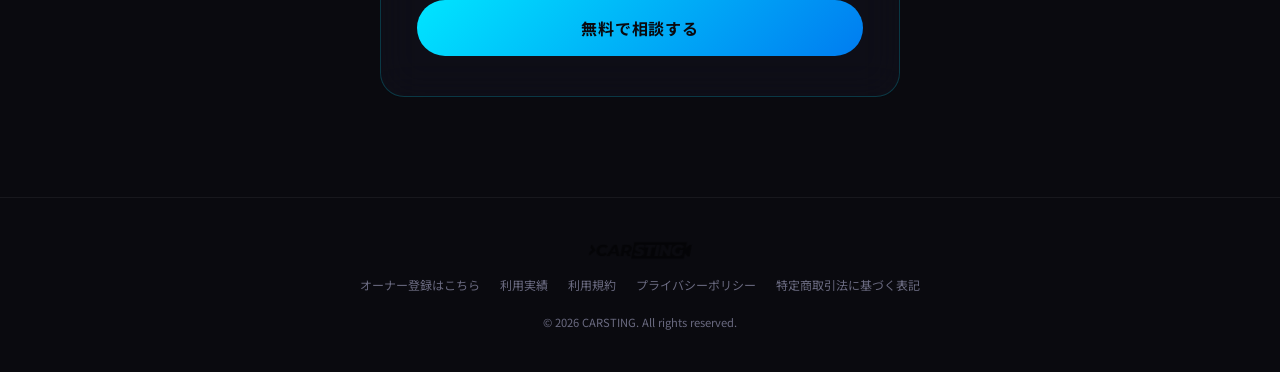
==== commit c03c60c1: "Update hero eyecatch text to 'From Garage to Screen.'" ====
--- a/btob.html
+++ b/btob.html
@@ -32,7 +32,7 @@
             <img src="assets/images/hero.png" alt="撮影現場の車両" width="1200" height="800">
         </div>
         <div class="btob-hero-content">
-            <span class="hero-eyecatch">For Production Companies</span>
+            <span class="hero-eyecatch">From Garage to Screen.</span>
             <h1 class="hero-title" style="margin-bottom: 24px;">
                 <img src="assets/images/carsting_logo.png" alt="CARSTING - THE CAR YOU NEED."
                     style="width: 100%; max-width: 500px; margin: 0 auto; display: block;">
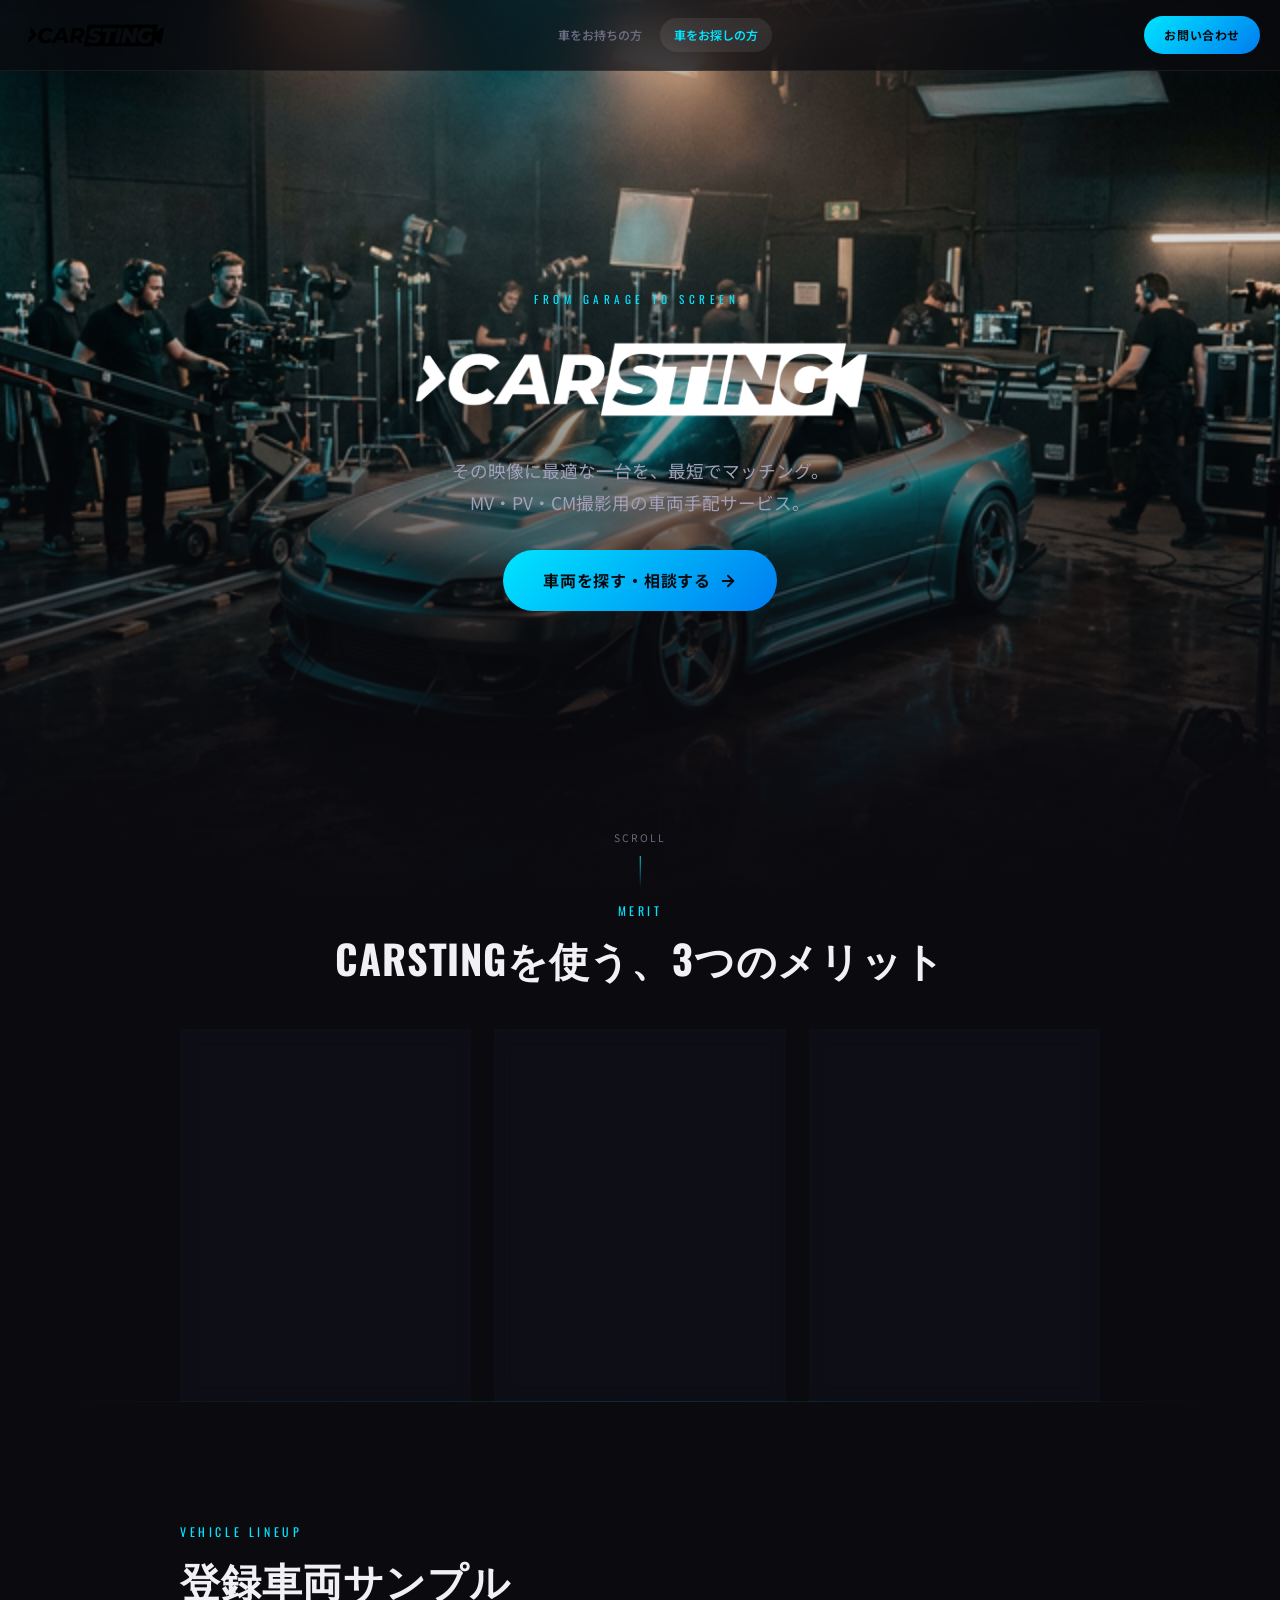
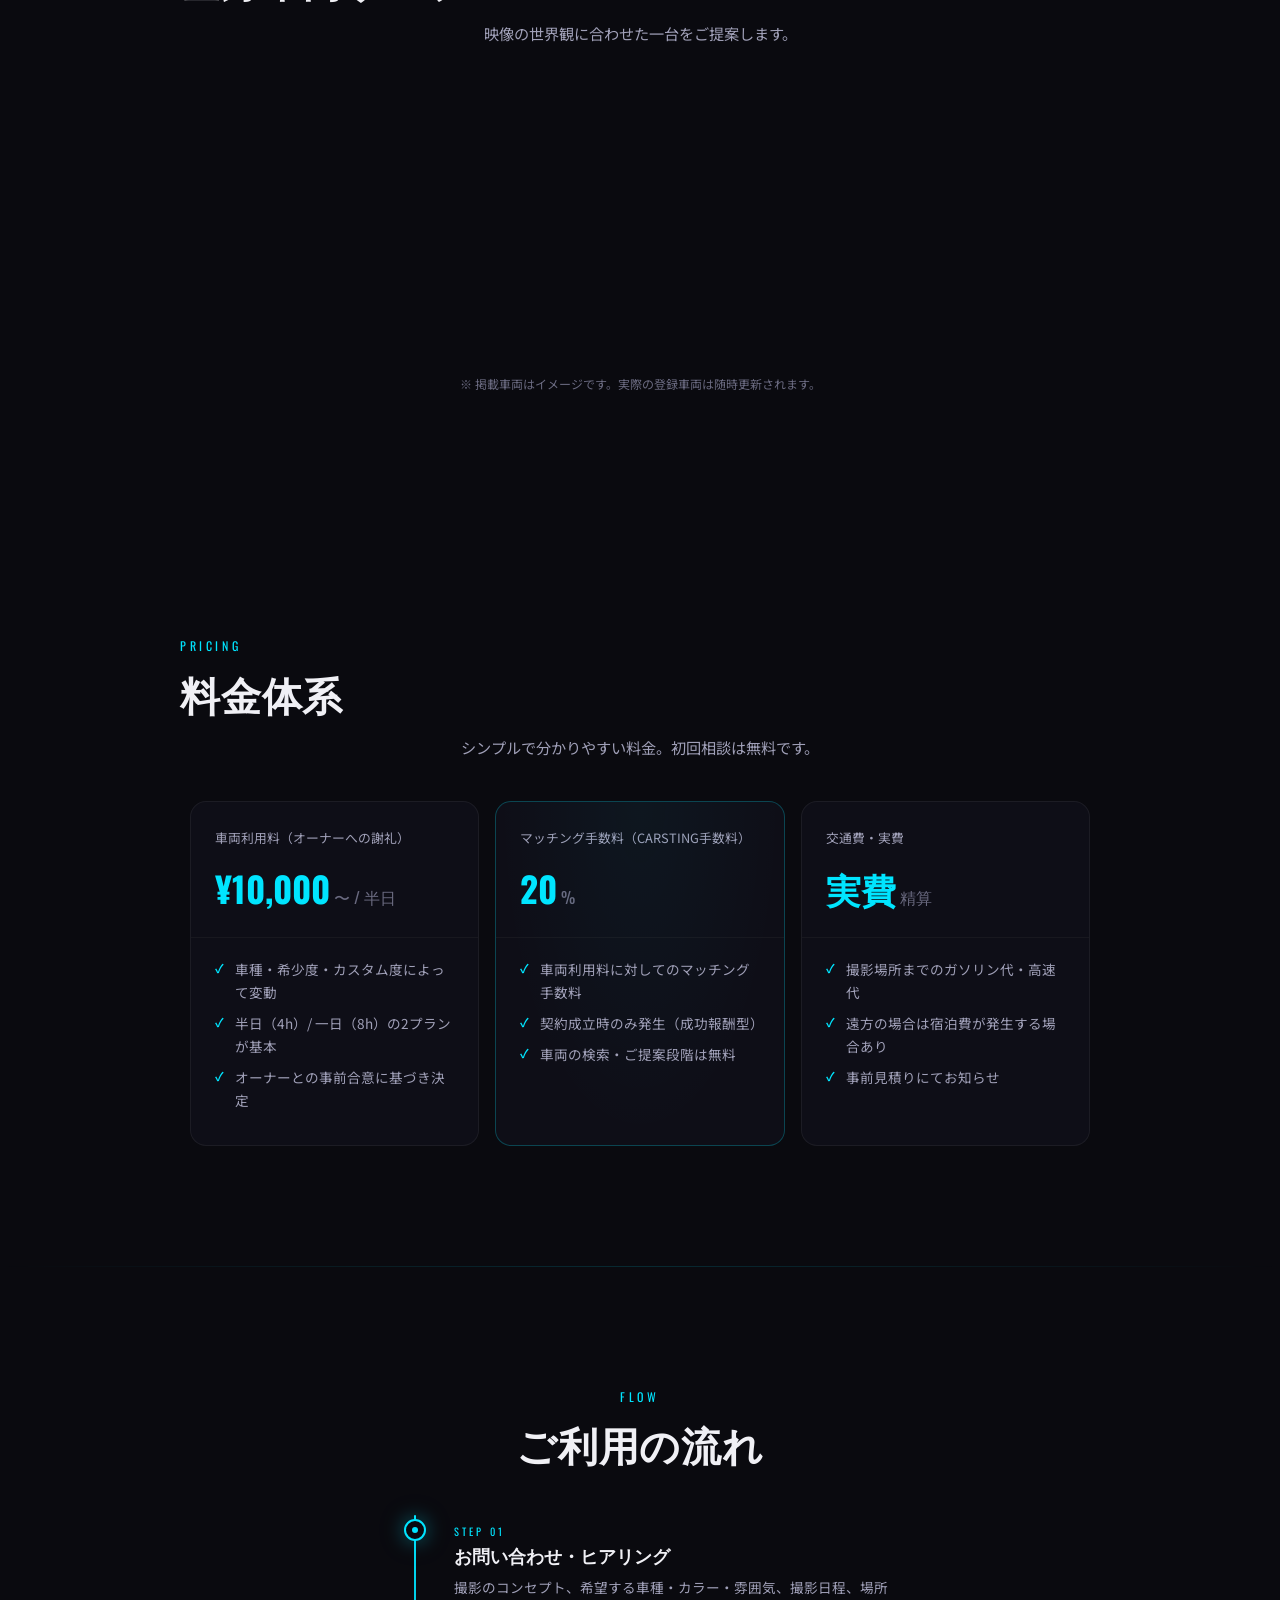
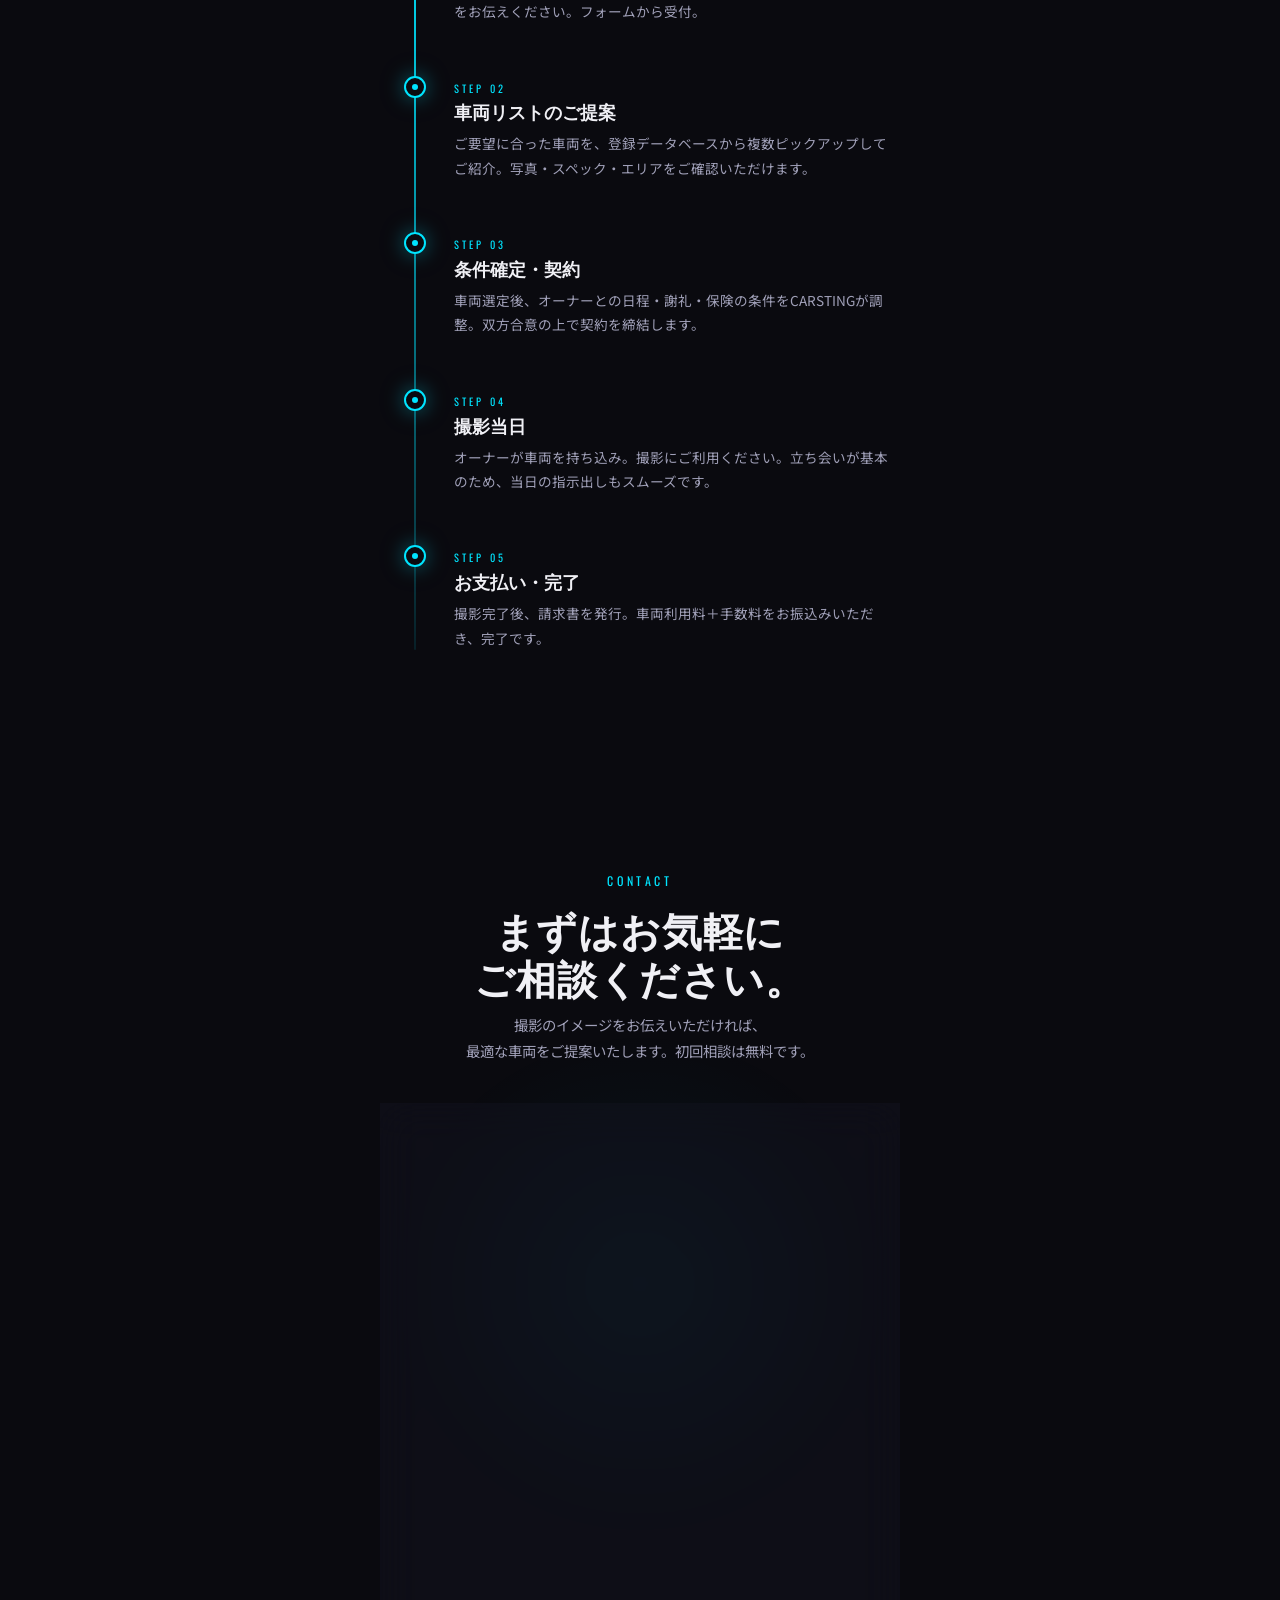
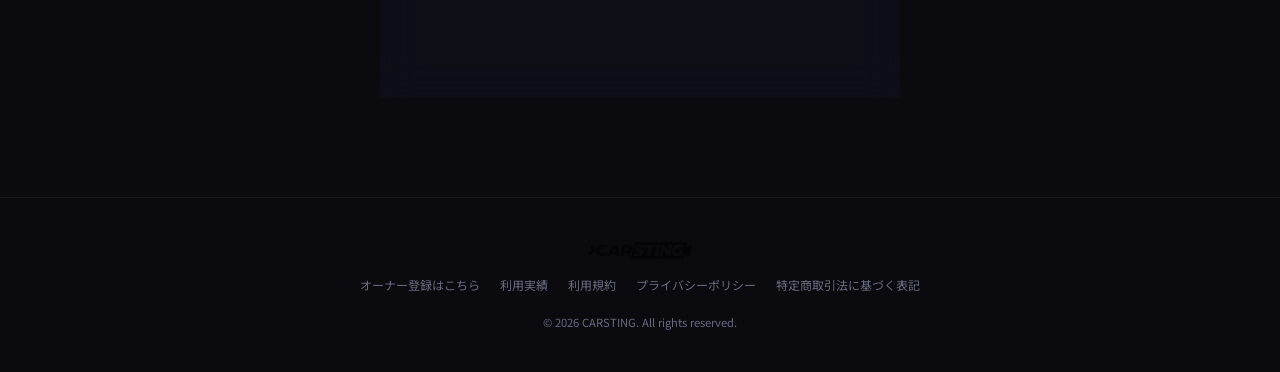
==== commit 6545ce9c: "Unify hero section classes to fix background image cropping differences" ====
--- a/btob.html
+++ b/btob.html
@@ -27,11 +27,11 @@
     </header>
 
     <!-- ========== Hero ========== -->
-    <section class="btob-hero" id="btob-hero">
-        <div class="btob-hero-bg">
+    <section class="hero" id="btob-hero">
+        <div class="hero-bg">
             <img src="assets/images/hero.png" alt="撮影現場の車両" width="1200" height="800">
         </div>
-        <div class="btob-hero-content">
+        <div class="hero-content">
             <span class="hero-eyecatch">From Garage to Screen.</span>
             <h1 class="hero-title" style="margin-bottom: 24px;">
                 <img src="assets/images/carsting_logo.png" alt="CARSTING - THE CAR YOU NEED."
--- a/btob.css
+++ b/btob.css
@@ -1,50 +1,6 @@
 /* ================================================
    CARSTING - BtoB LP Specific Styles
    ================================================ */
-
-/* ---------- BtoB Hero ---------- */
-.btob-hero {
-    position: relative;
-    min-height: 100vh;
-    min-height: 100dvh;
-    display: flex;
-    align-items: flex-end;
-    justify-content: center;
-    overflow: hidden;
-    padding: 0 20px 100px;
-}
-
-.btob-hero-bg {
-    position: absolute;
-    inset: 0;
-    z-index: 0;
-}
-
-.btob-hero-bg img {
-    width: 100%;
-    height: 100%;
-    object-fit: cover;
-    object-position: center 60%;
-}
-
-.btob-hero-bg::after {
-    content: '';
-    position: absolute;
-    inset: 0;
-    background: linear-gradient(to bottom,
-            rgba(10, 10, 15, 0.3) 0%,
-            rgba(10, 10, 15, 0.1) 30%,
-            rgba(10, 10, 15, 0.6) 60%,
-            rgba(10, 10, 15, 0.95) 85%,
-            rgba(10, 10, 15, 1) 100%);
-}
-
-.btob-hero-content {
-    position: relative;
-    z-index: 1;
-    text-align: center;
-    max-width: 600px;
-}
 
 /* ---------- Problem Section ---------- */
 .btob-problem {
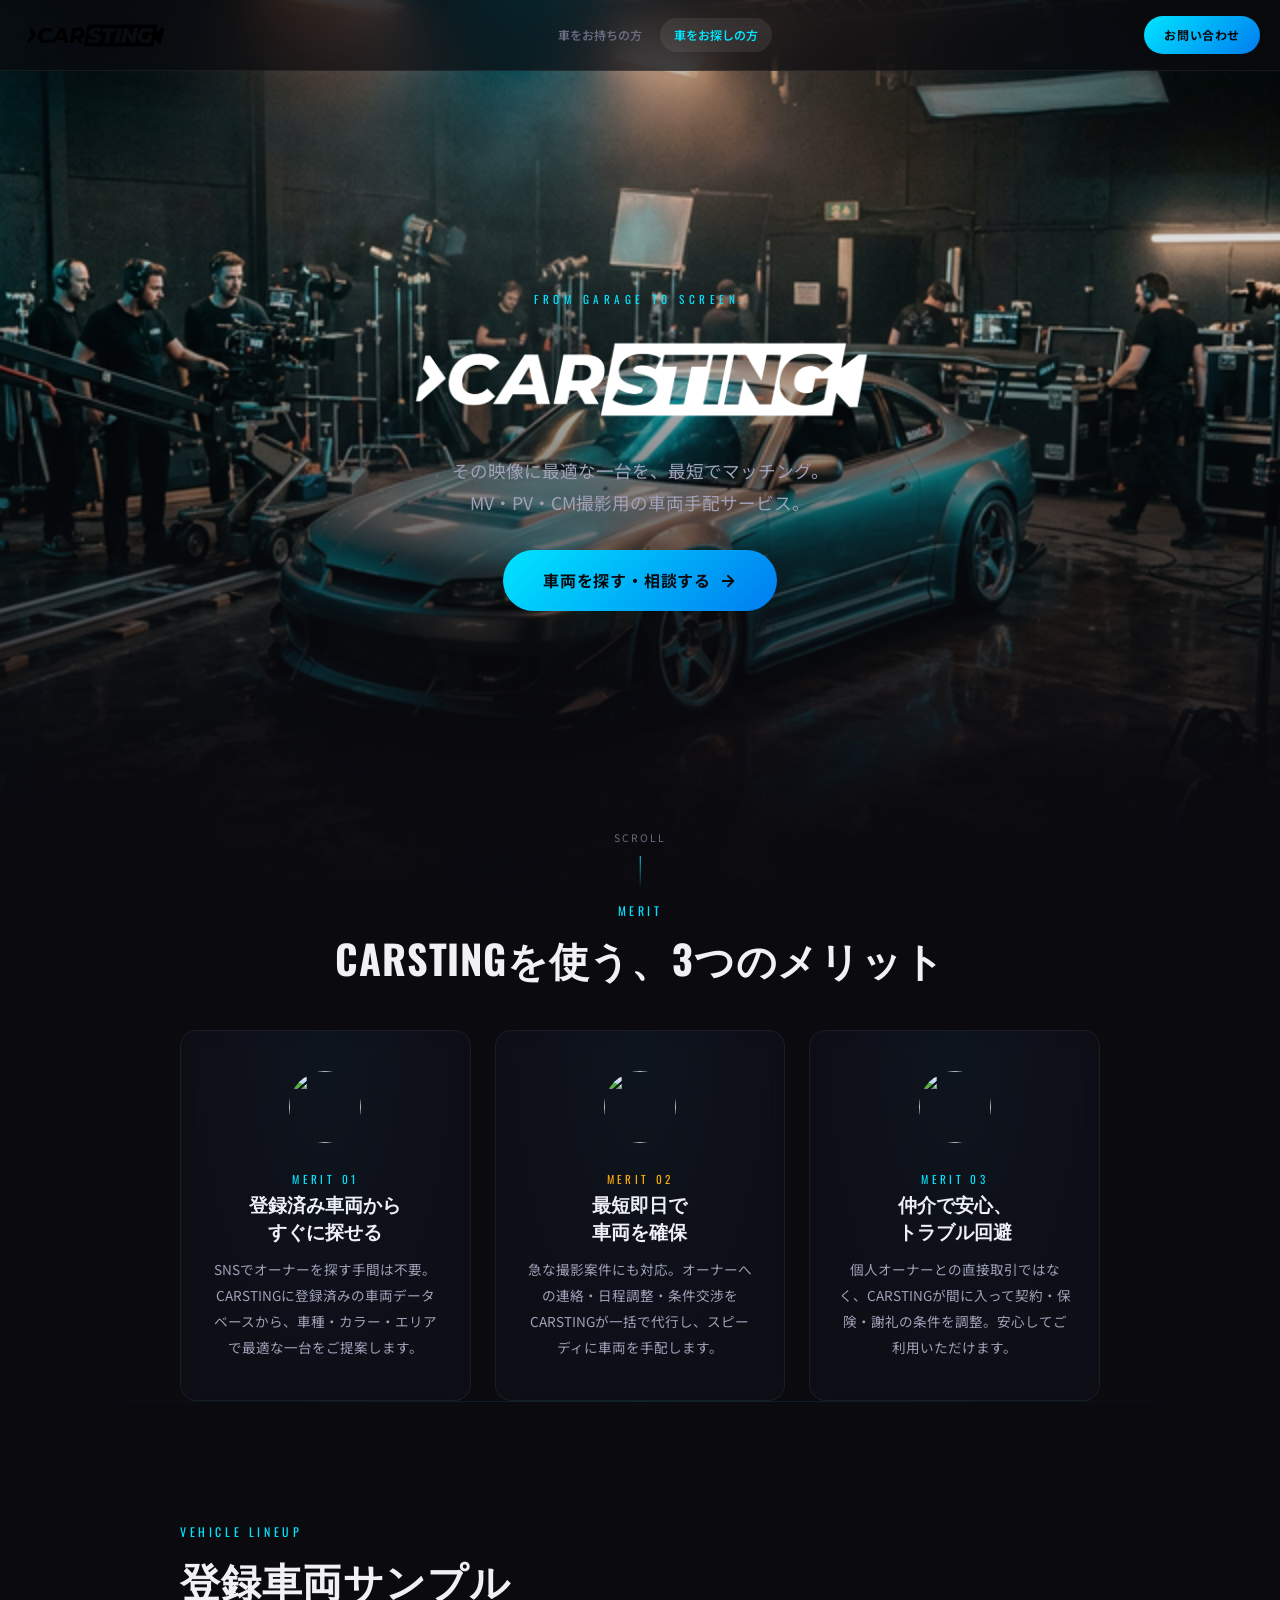
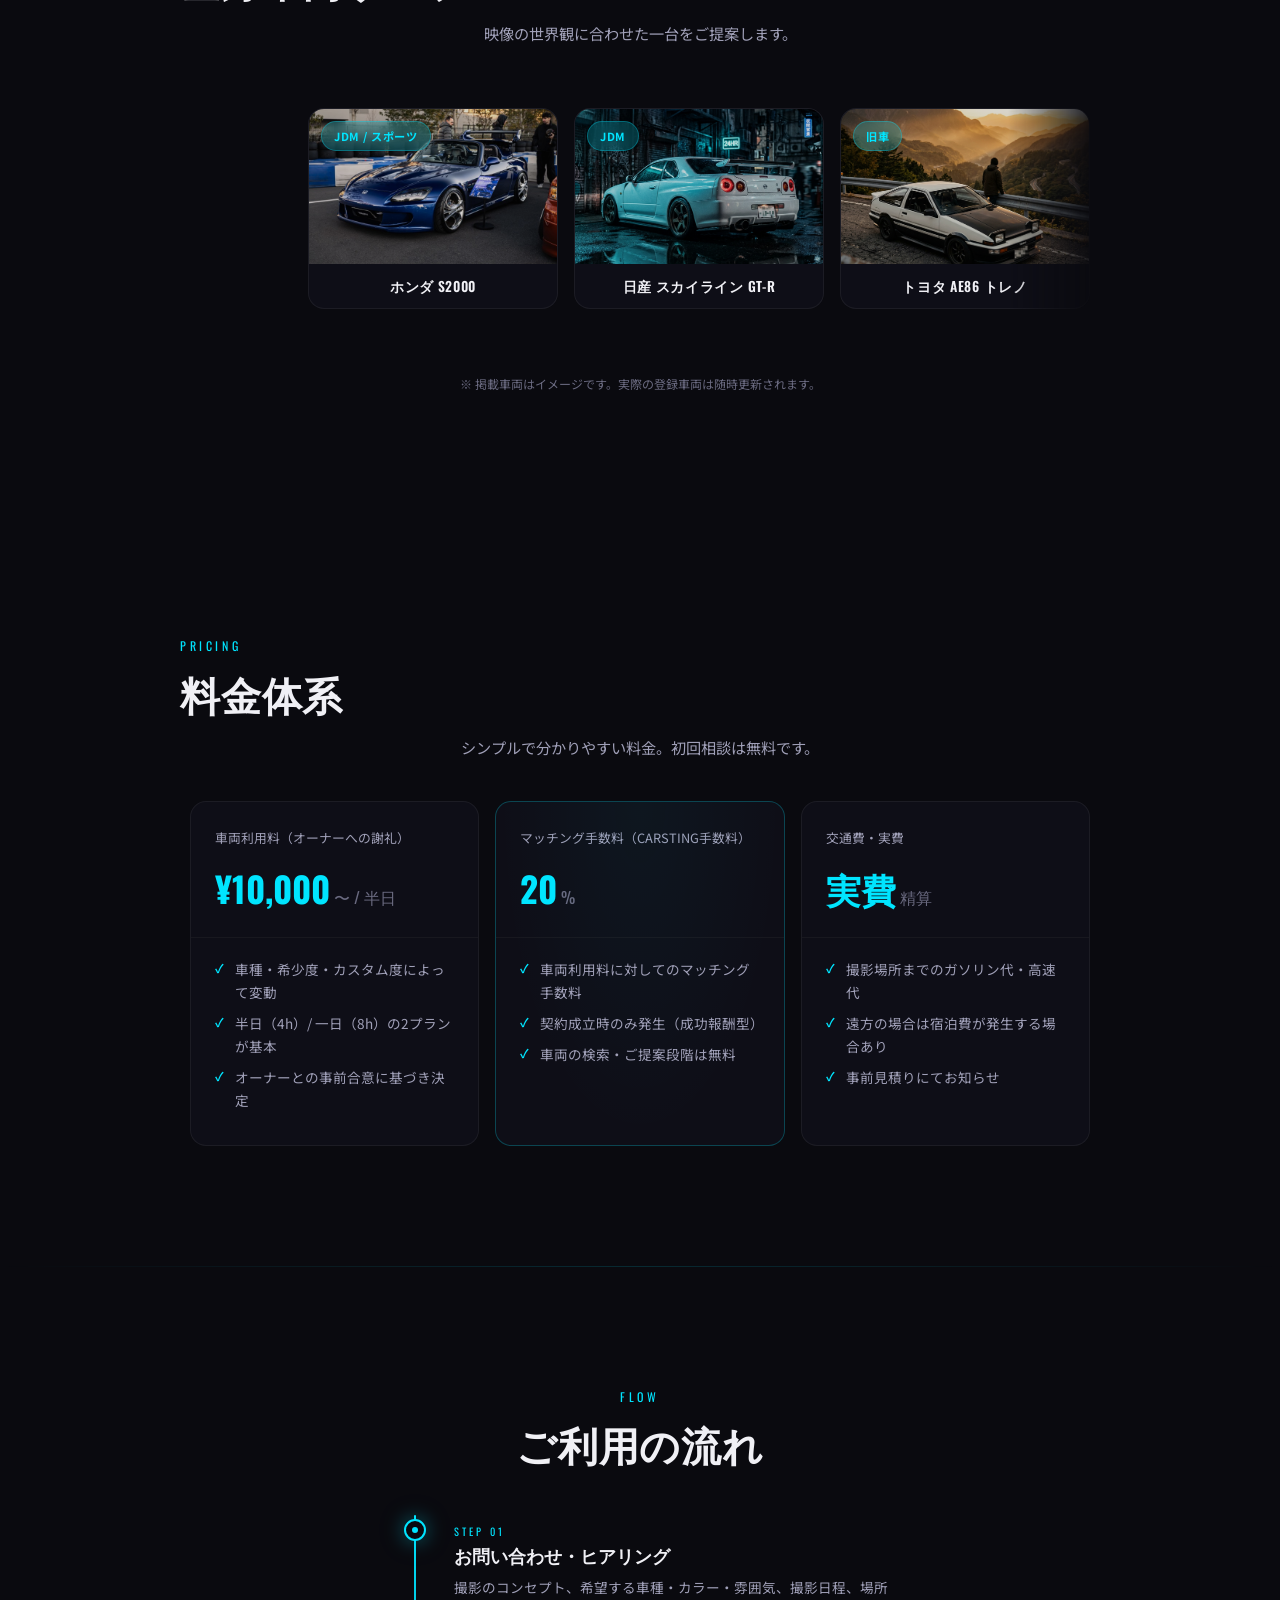
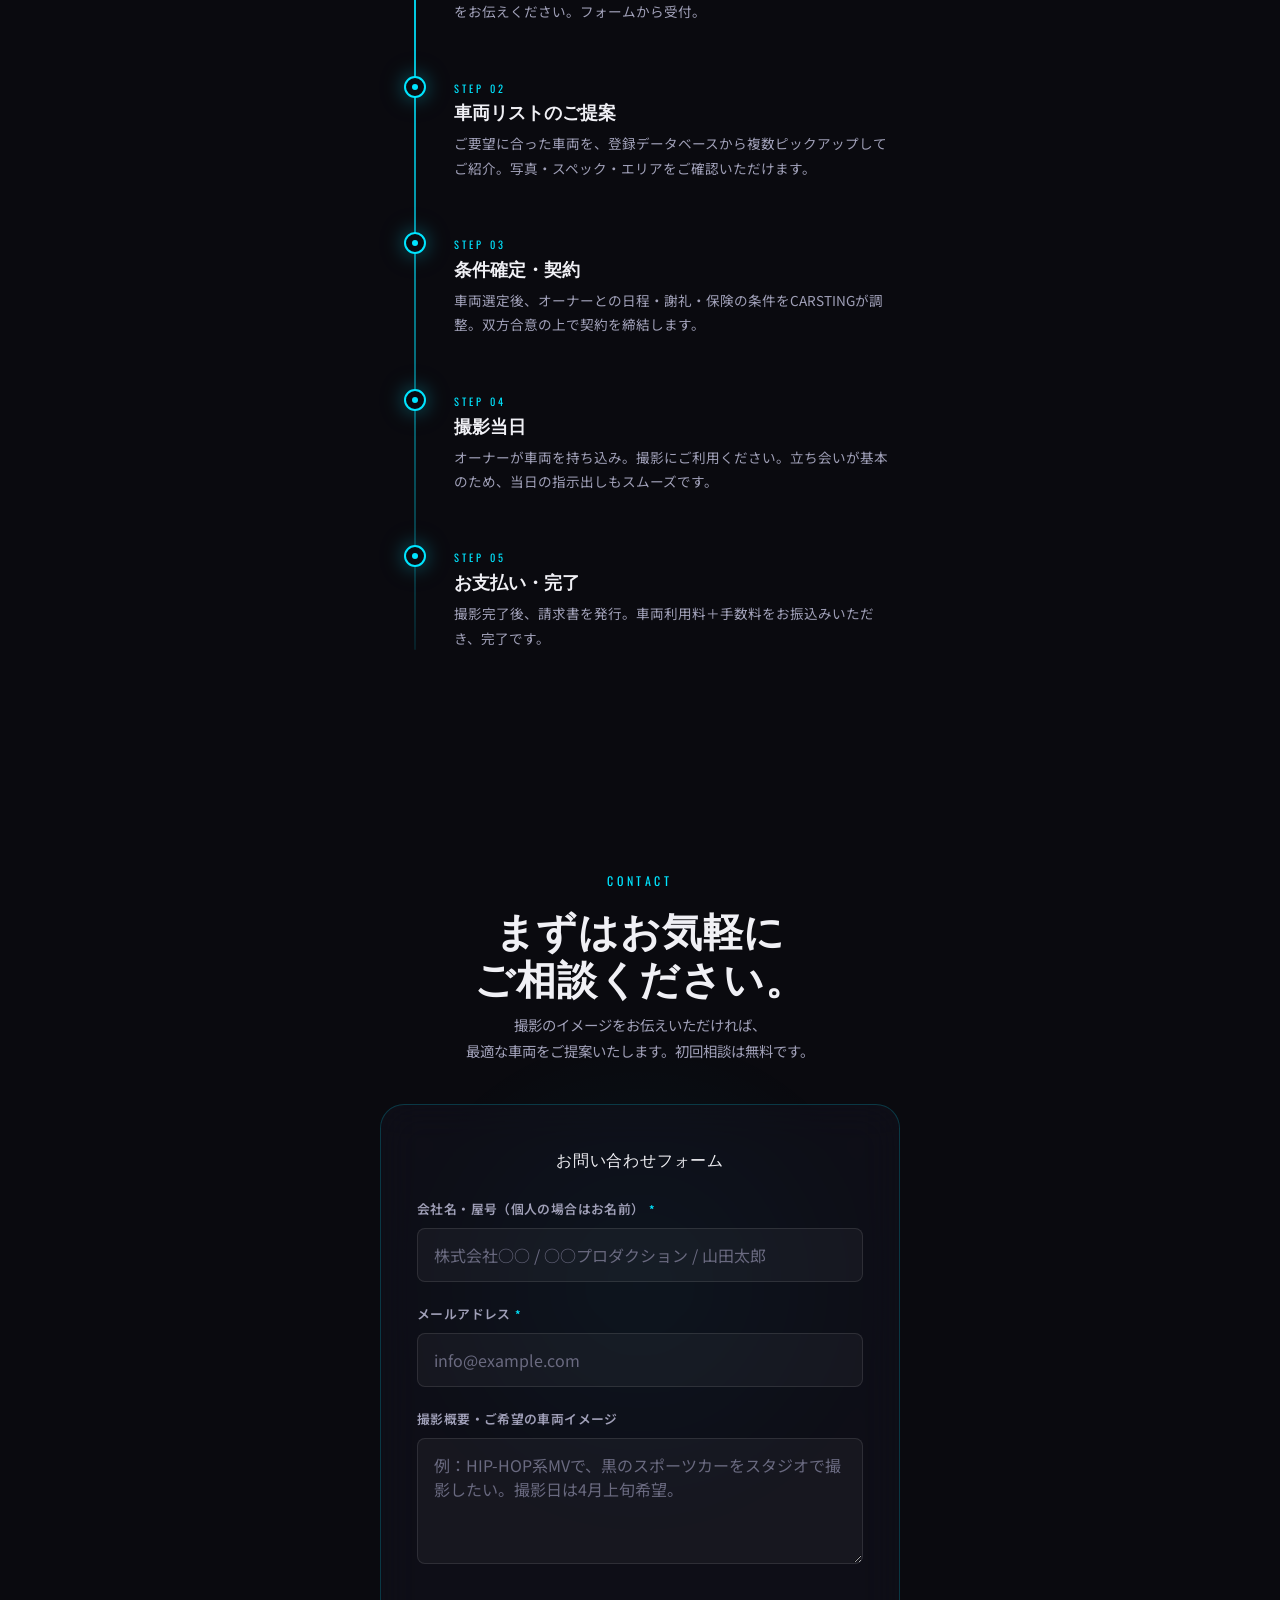
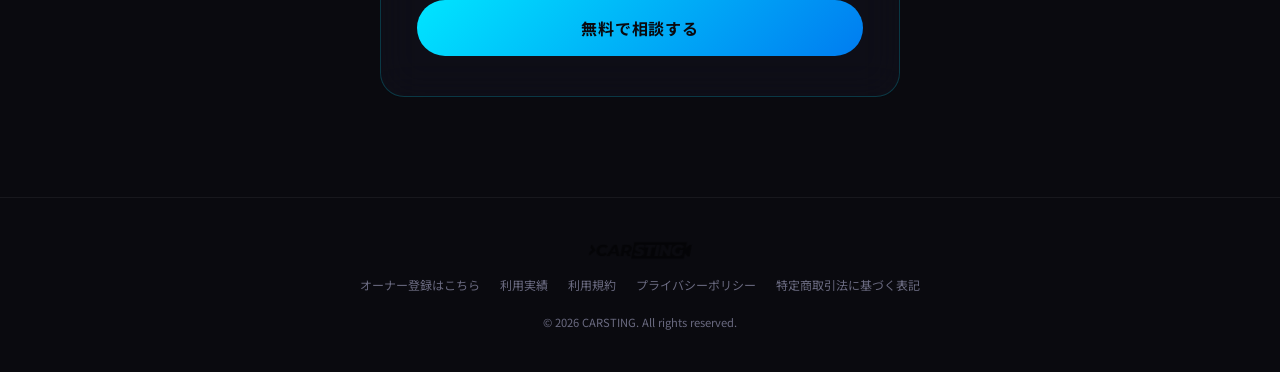
==== commit 4440f3b9: "Fix gallery HTML nesting and add touch/drag scroll support" ====
--- a/btob.html
+++ b/btob.html
@@ -188,9 +188,9 @@
                         <div class="gallery-image">
                             <img src="assets/images/car-sample-1.png" alt="車両サンプル" width="400" height="400">
                             <span class="gallery-badge">JDM</span>
-                            <div class="gallery-info">
-                                <h3>日産 スカイライン GT-R</h3>
-                            </div>
+                        </div>
+                        <div class="gallery-info">
+                            <h3>日産 スカイライン GT-R</h3>
                         </div>
                     </div>
 
@@ -198,9 +198,9 @@
                         <div class="gallery-image">
                             <img src="assets/images/car-sample-2.png" alt="車両サンプル" width="400" height="400">
                             <span class="gallery-badge">旧車</span>
-                            <div class="gallery-info">
-                                <h3>トヨタ AE86 トレノ</h3>
-                            </div>
+                        </div>
+                        <div class="gallery-info">
+                            <h3>トヨタ AE86 トレノ</h3>
                         </div>
                     </div>
 
@@ -228,9 +228,9 @@
                         <div class="gallery-image">
                             <img src="assets/images/car-sample-6.png" alt="車両サンプル" width="400" height="400">
                             <span class="gallery-badge">クラシック</span>
-                            <div class="gallery-info">
-                                <h3>メルセデス・ベンツ W124</h3>
-                            </div>
+                        </div>
+                        <div class="gallery-info">
+                            <h3>メルセデス・ベンツ W124</h3>
                         </div>
                     </div>
 
--- a/btob.css
+++ b/btob.css
@@ -100,7 +100,6 @@
 
 .gallery-wrapper {
     width: 100%;
-    overflow: hidden;
     position: relative;
     padding: 20px 0 40px;
     mask-image: linear-gradient(to right, transparent, black 10%, black 90%, transparent);
@@ -111,7 +110,25 @@
     display: flex;
     gap: 16px;
     width: max-content;
+    padding: 0 10vw;
     animation: scrollGallery 40s linear infinite;
+
+    /* Touch swipe support */
+    overflow-x: auto;
+    scroll-snap-type: x mandatory;
+    scroll-behavior: smooth;
+    -webkit-overflow-scrolling: touch;
+
+    /* Hide scrollbar */
+    scrollbar-width: none;
+    /* Firefox */
+    -ms-overflow-style: none;
+    /* IE/Edge */
+}
+
+.gallery-grid::-webkit-scrollbar {
+    display: none;
+    /* Chrome/Safari */
 }
 
 .gallery-grid:hover {
@@ -126,6 +143,9 @@
     border-radius: var(--radius-md);
     overflow: hidden;
     transition: border-color var(--transition-base), transform var(--transition-fast);
+
+    /* Scroll snap points */
+    scroll-snap-align: center;
 }
 
 .gallery-card:hover {
